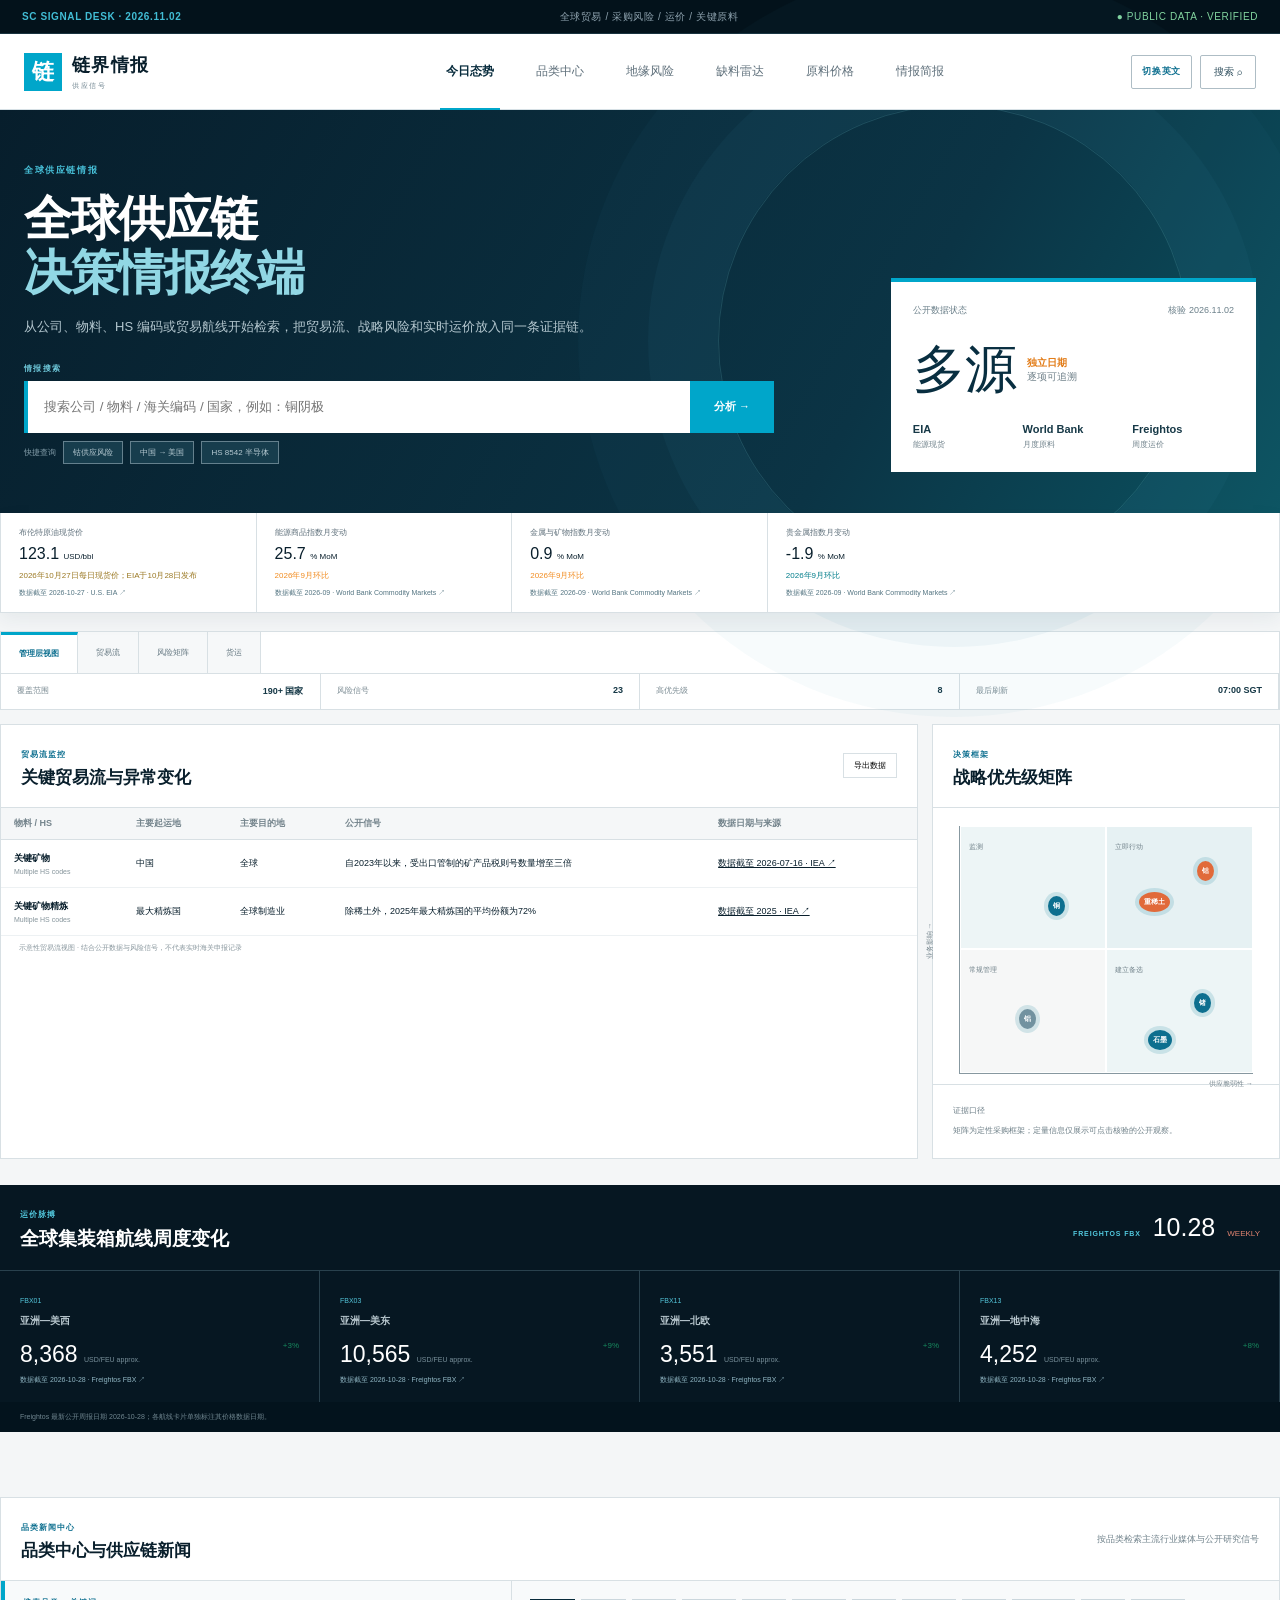
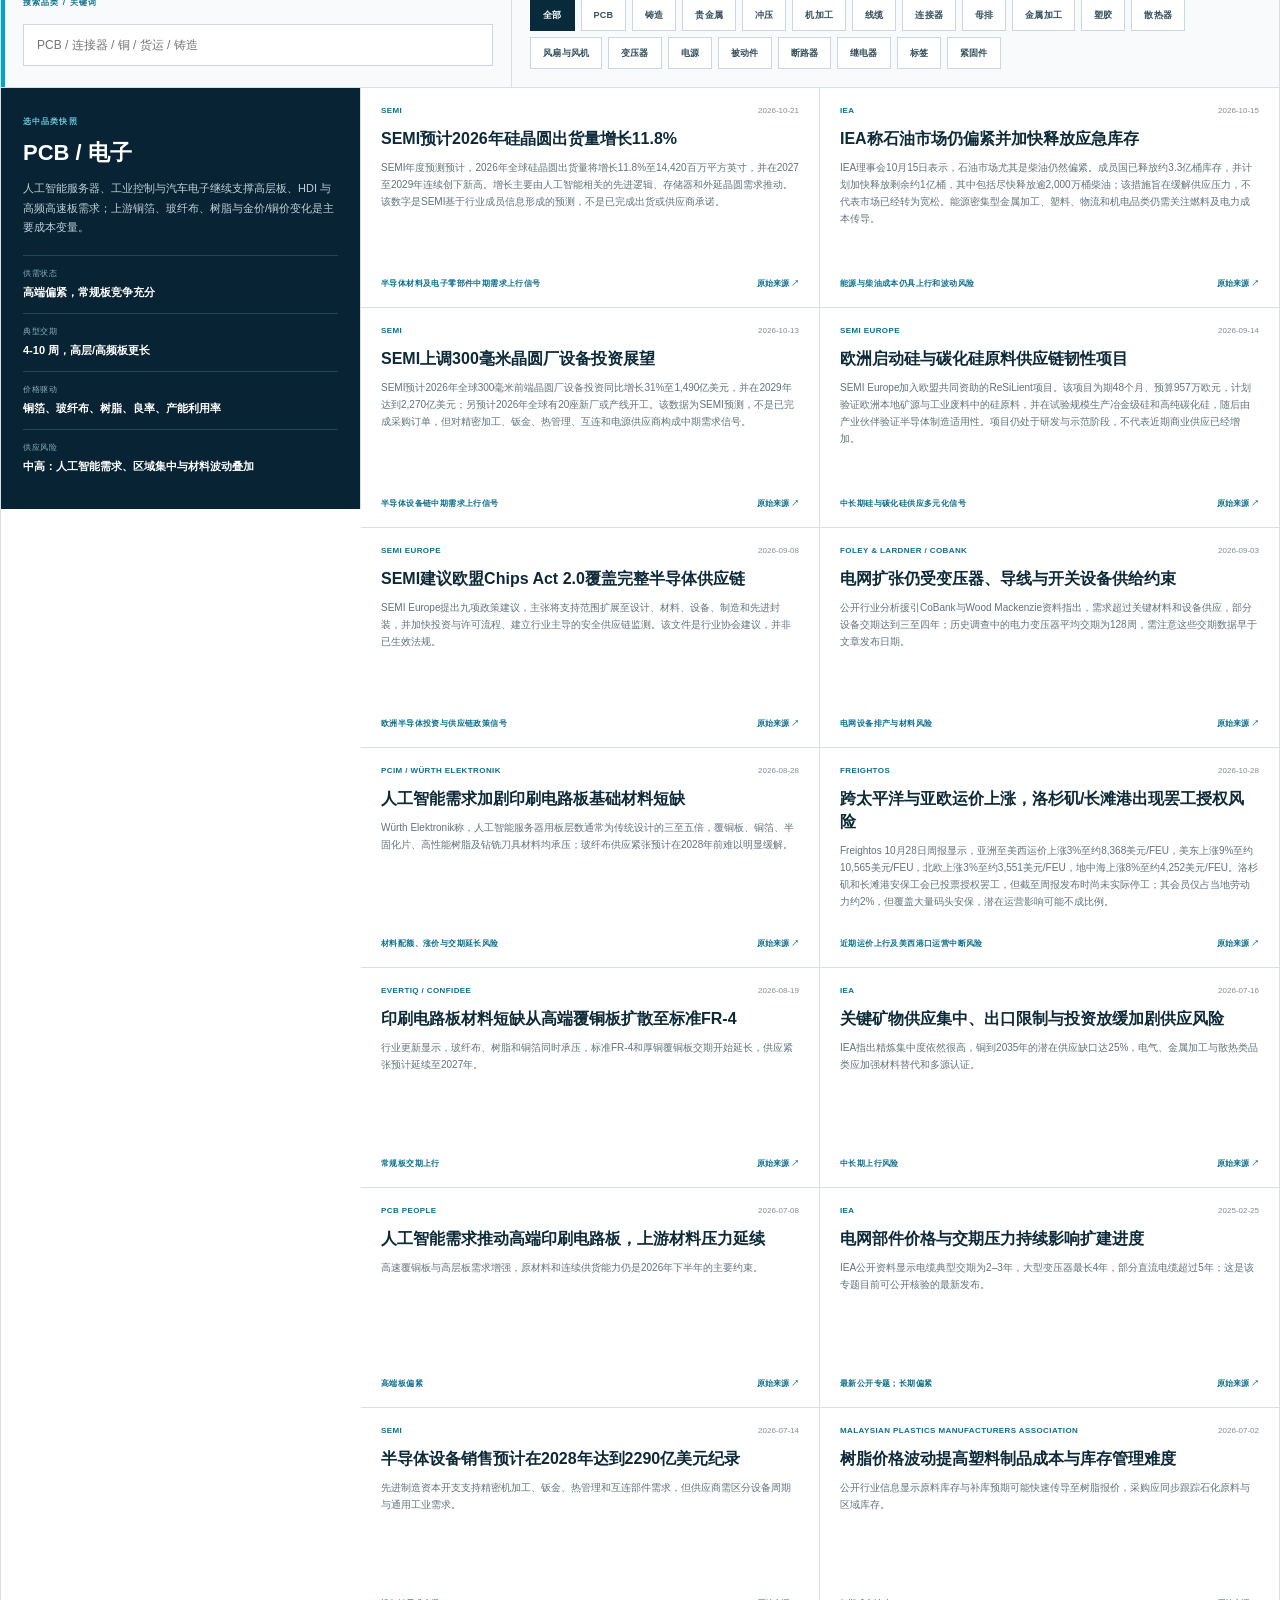
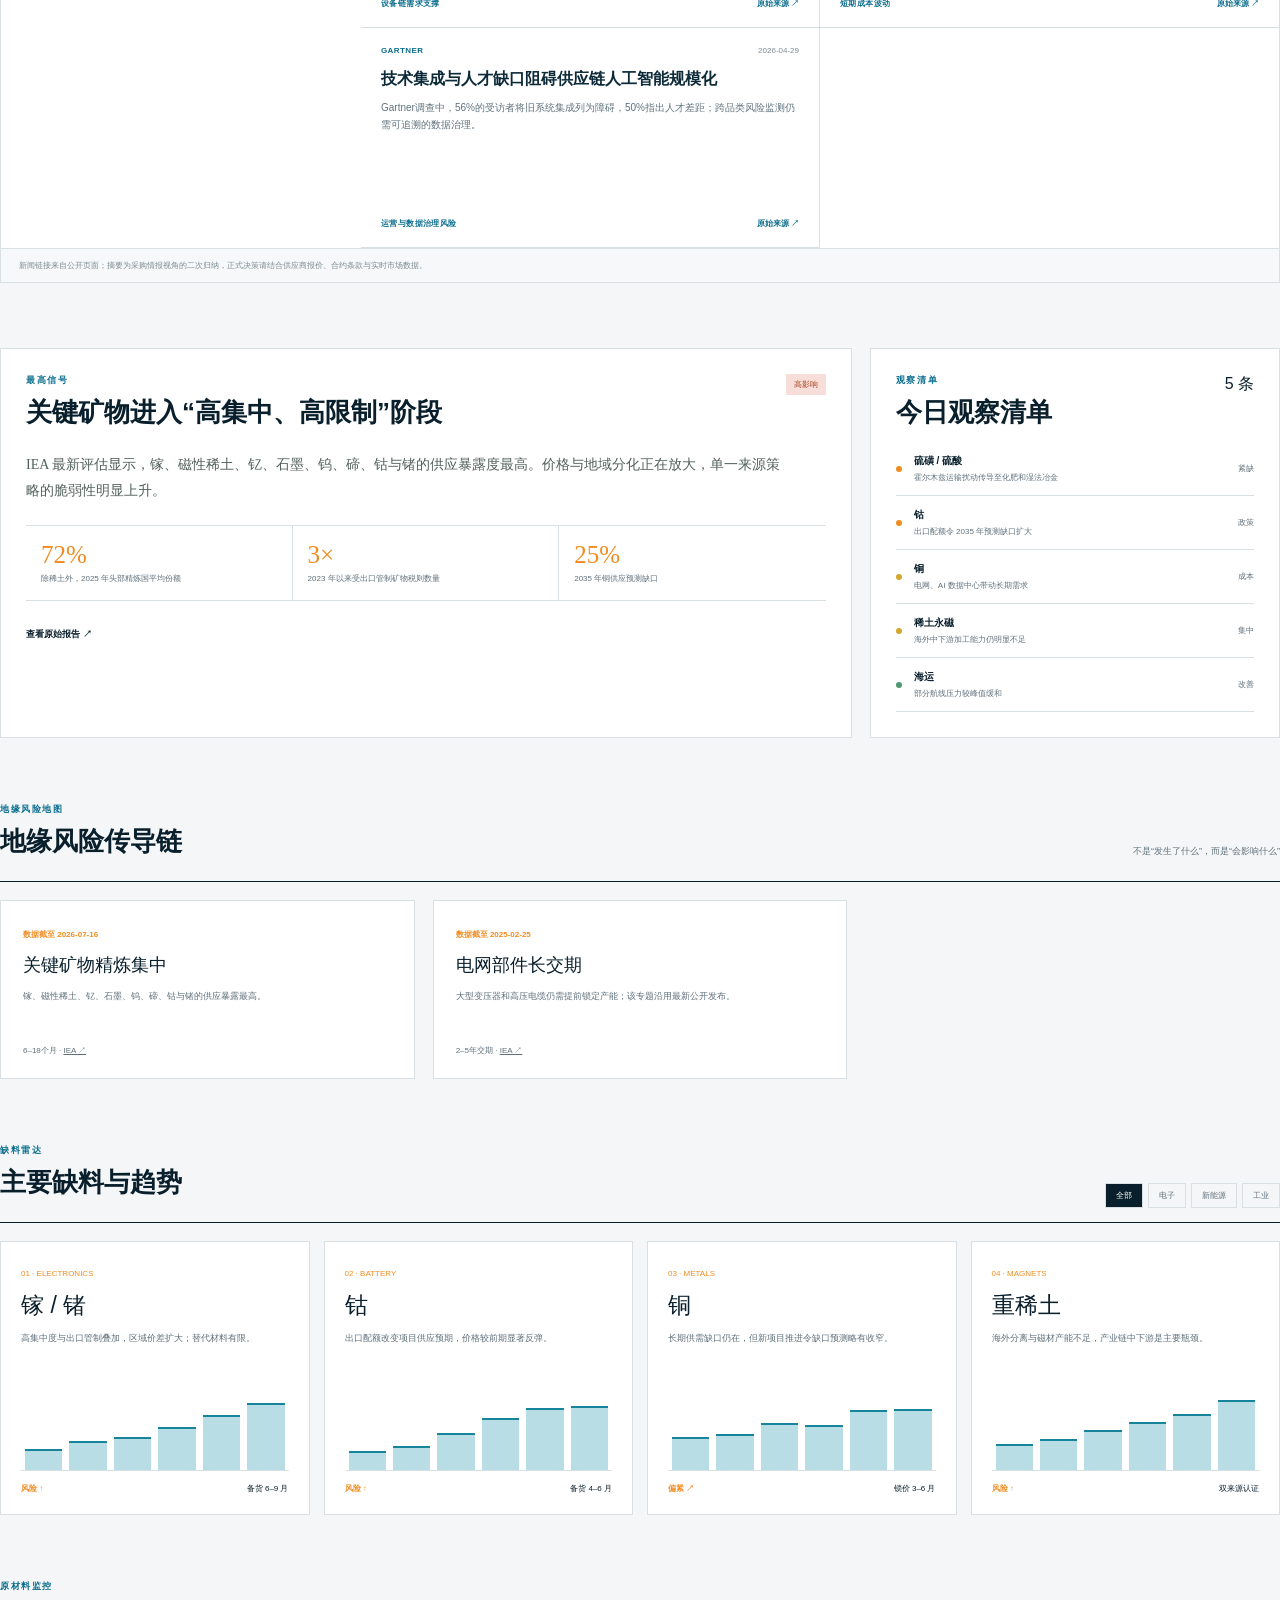
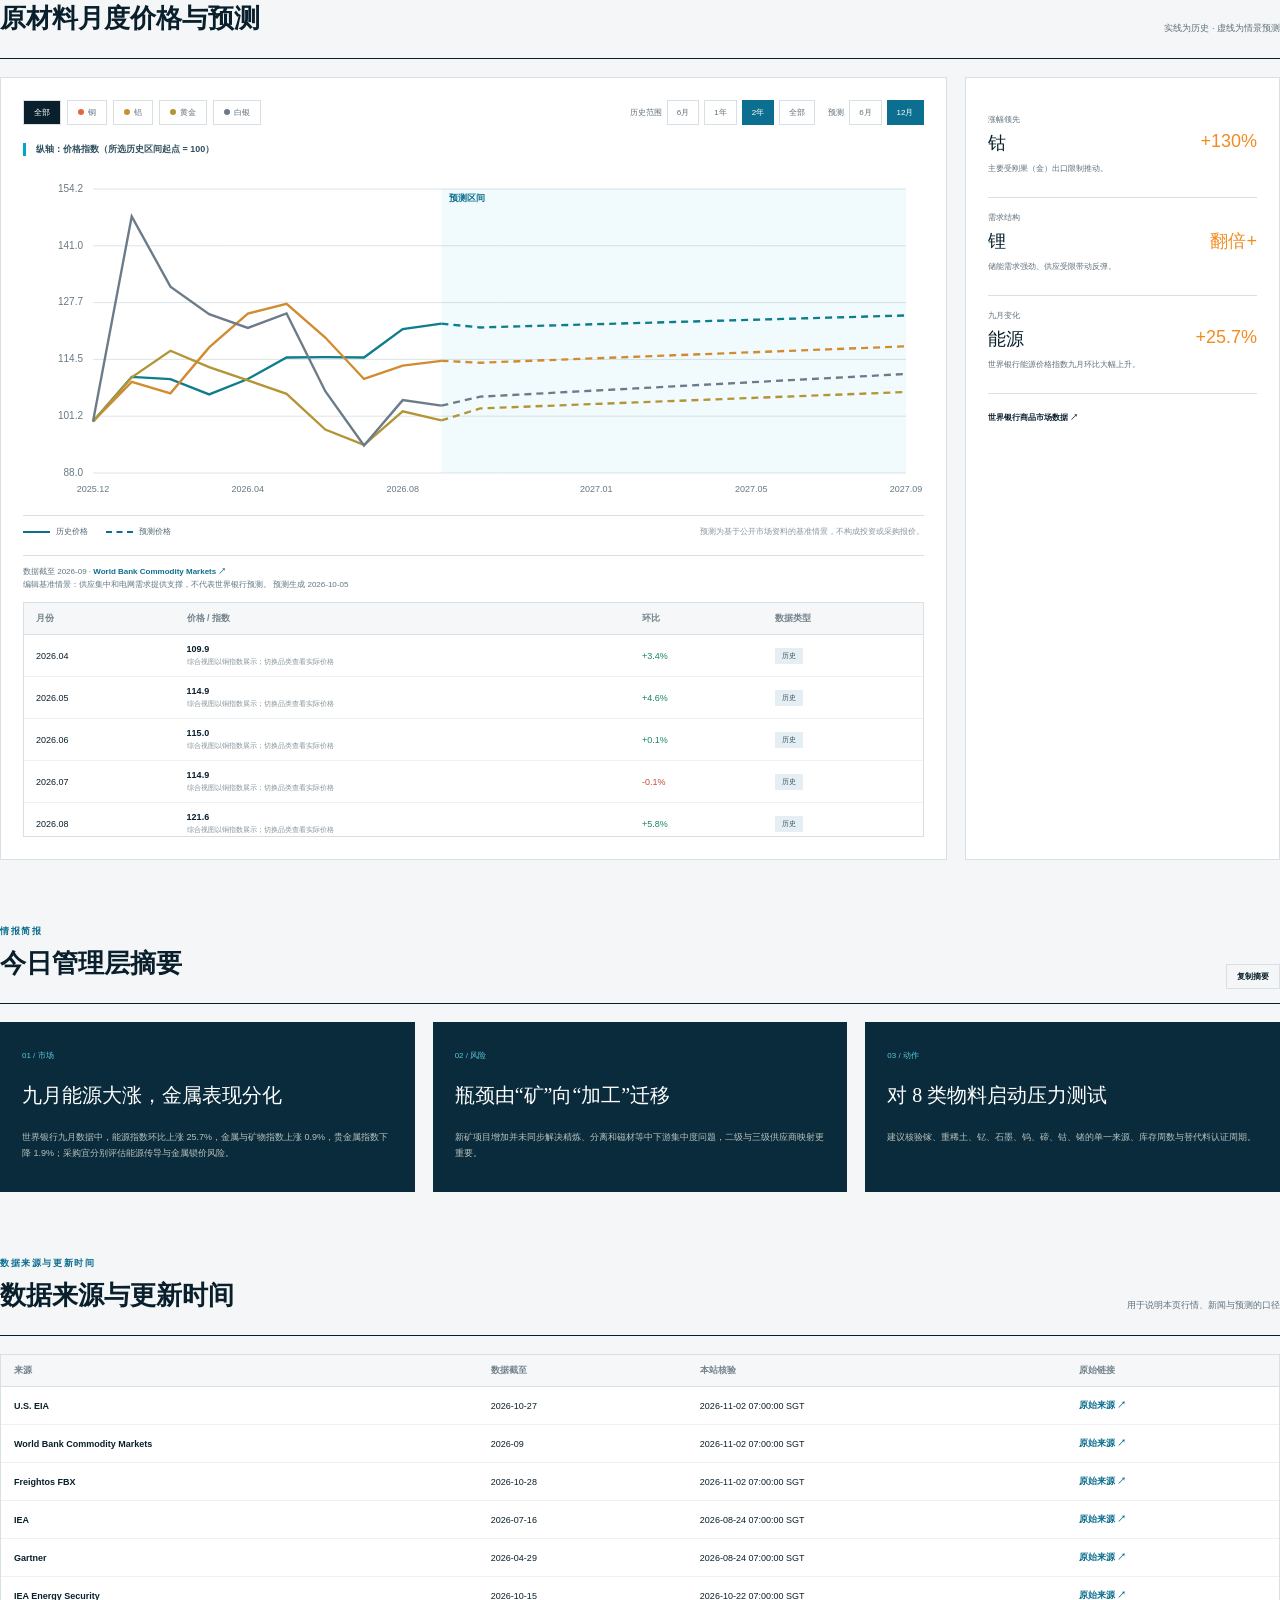
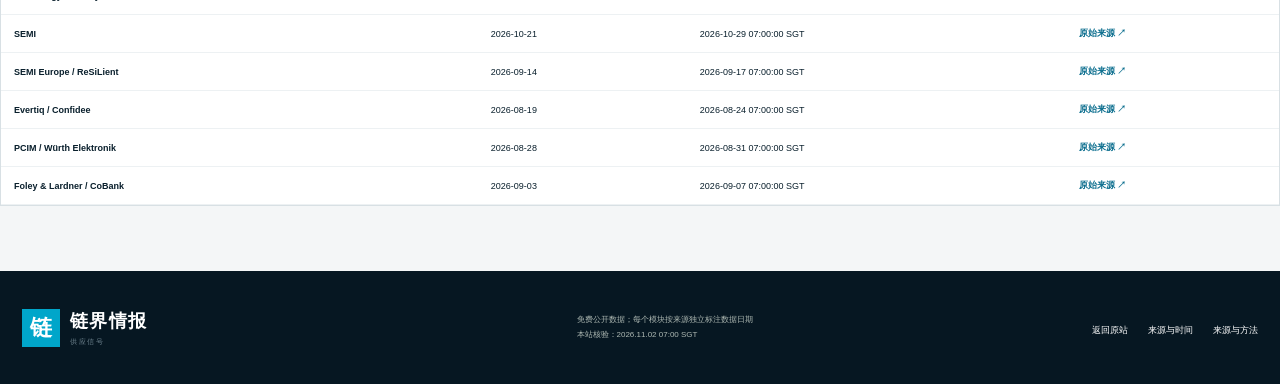
==== supply-chain/index.html @ 919b05fd "Refresh supply chain data for Nov 2" ====
<!doctype html>
<html lang="zh-CN">
<head>
  <meta charset="utf-8">
  <meta name="viewport" content="width=device-width,initial-scale=1">
  <meta name="description" content="供应链市场、地缘政治、缺料风险与原材料价格情报看板">
  <meta property="og:title" content="链界情报｜全球供应链风险雷达">
  <meta property="og:description" content="在断点发生前，看见风险的方向。">
  <meta property="og:image" content="./og-v2.png">
  <meta name="twitter:card" content="summary_large_image">
  <title>链界情报｜全球供应链风险雷达</title>
  <link rel="stylesheet" href="./styles.css?v=20261102-1">
</head>
<body>
  <div class="topline"><span>SC SIGNAL DESK · 2026.11.02</span><p>全球贸易 / 采购风险 / 运价 / 关键原料</p><div class="live">● PUBLIC DATA · VERIFIED</div></div>
  <header>
    <a class="brand" href="#"><span class="brandmark">链</span><span><b>链界情报</b><small>SUPPLY SIGNALS</small></span></a>
    <nav aria-label="主导航">
      <button class="active" data-target="overview">今日态势</button><button data-target="categories">品类中心</button><button data-target="geopolitics">地缘风险</button><button data-target="shortage">缺料雷达</button><button data-target="materials">原料价格</button><button data-target="briefing">情报简报</button>
    </nav>
    <div class="header-actions"><button class="lang-toggle" type="button" data-lang-toggle aria-label="Switch language">EN</button><button class="search-open" aria-label="搜索">搜索 ⌕</button></div>
  </header>

  <main>
    <section class="hero" id="overview">
      <div>
        <p class="eyebrow">GLOBAL SUPPLY CHAIN INTELLIGENCE</p>
        <h1>全球供应链<br><em>决策情报终端</em></h1>
        <p class="lede">从公司、物料、HS 编码或贸易航线开始检索，把贸易流、战略风险和实时运价放入同一条证据链。</p>
        <div class="command-search"><label for="global-search">INTELLIGENCE SEARCH</label><div><input id="global-search" placeholder="搜索公司 / 物料 / HS 编码 / 国家，例如：Copper Cathodes"><button>分析 →</button></div><p><span>快捷查询</span><button>钴供应风险</button><button>中国 → 美国</button><button>HS 8542 半导体</button></p></div>
      </div>
      <div class="pulse-card">
        <div class="pulse-head"><span>公开数据状态</span><time>核验 2026.11.02</time></div>
        <div class="score"><strong>多源</strong><span><b>独立日期</b><br>逐项可追溯</span></div>
        <div class="pulse-factors"><span><b>EIA</b> 能源现货</span><span><b>World Bank</b> 月度原料</span><span><b>Freightos</b> 周度运价</span></div>
      </div>
    </section>

    <section class="ticker" id="marketTicker" aria-label="关键行情"></section>

    <section class="terminal-strip">
      <div class="terminal-tabs"><button class="active">EXECUTIVE VIEW</button><button>TRADE FLOWS</button><button>RISK MATRIX</button><button>FREIGHT</button></div>
      <div class="terminal-meta"><span>覆盖范围 <b>190+ 国家</b></span><span>风险信号 <b>23</b></span><span>高优先级 <b>8</b></span><span>最后刷新 <b>07:00 SGT</b></span></div>
    </section>

    <section class="intel-workbench">
      <article class="trade-panel">
        <div class="panel-heading"><div><span>TRADE FLOW MONITOR</span><h2>关键贸易流与异常变化</h2></div><button>导出数据</button></div>
        <div class="table-wrap"><table>
          <thead><tr><th>物料 / HS</th><th>主要起运地</th><th>主要目的地</th><th colspan="3">公开信号</th><th>数据日期与来源</th></tr></thead>
          <tbody id="tradeSignalRows"></tbody>
        </table></div>
        <p class="data-note">示意性贸易流视图 · 结合公开数据与风险信号，不代表实时海关申报记录</p>
      </article>
      <aside class="decision-panel">
        <div class="panel-heading"><div><span>DECISION FRAMEWORK</span><h2>战略优先级矩阵</h2></div></div>
        <div class="matrix">
          <span class="axis y">业务影响 →</span><span class="axis x">供应脆弱性 →</span>
          <div class="quadrant q1"><small>监测</small><b class="dot d1">铜</b></div>
          <div class="quadrant q2"><small>立即行动</small><b class="dot d2">钴</b><b class="dot d3">重稀土</b></div>
          <div class="quadrant q3"><small>常规管理</small><b class="dot d4">铝</b></div>
          <div class="quadrant q4"><small>建立备选</small><b class="dot d5">锗</b><b class="dot d6">石墨</b></div>
        </div>
        <div class="framework-score"><span>证据口径</span><p>矩阵为定性采购框架；定量信息仅展示可点击核验的公开观察。</p></div>
      </aside>
    </section>

    <section class="freight-deck">
      <div class="panel-heading light"><div><span>FREIGHT RATE PULSE</span><h2>全球集装箱航线周度变化</h2></div><div class="index-big"><span>FREIGHTOS FBX</span><b>10.28</b><em>WEEKLY</em></div></div>
      <div class="route-grid" id="freightLaneGrid"></div>
      <p id="freightNote"></p>
    </section>

    <section class="category-center" id="categories">
      <div class="category-shell">
        <div class="panel-heading category-heading"><div><span>CATEGORY NEWS CENTER</span><h2>品类中心与供应链新闻</h2></div><p>按品类检索主流行业媒体与公开研究信号</p></div>
        <div class="category-tools">
          <div class="category-search"><label for="category-search">搜索品类 / 关键词</label><input id="category-search" placeholder="PCB / connector / copper / freight / casting"></div>
          <div class="category-chips" aria-label="品类筛选">
            <button class="active" data-category-filter="all">全部</button><button data-category-filter="pcb">PCB</button><button data-category-filter="casting">铸造</button><button data-category-filter="precious-metal">贵金属</button><button data-category-filter="stamping">冲压</button><button data-category-filter="machining">机加工</button><button data-category-filter="cable-wire">线缆</button><button data-category-filter="connectors">连接器</button><button data-category-filter="busbar">母排</button><button data-category-filter="metal-fab">金属加工</button><button data-category-filter="plastics">塑胶</button><button data-category-filter="heatsink">散热器</button><button data-category-filter="fans-blowers">风扇与风机</button><button data-category-filter="transformer">变压器</button><button data-category-filter="power-supply">电源</button><button data-category-filter="passive">被动件</button><button data-category-filter="circuit-breaker">断路器</button><button data-category-filter="relay">继电器</button><button data-category-filter="labels">标签</button><button data-category-filter="fasteners">紧固件</button>
          </div>
        </div>
        <div class="category-layout">
          <aside class="category-profile">
            <span>SELECTED SNAPSHOT</span>
            <h3 id="categoryName">PCB / Electronics</h3>
            <p id="categorySummary">AI 服务器、工业控制与汽车电子继续支撑高层板、HDI 与高频高速板需求；上游铜箔、玻纤布、树脂与金价/铜价变化是主要成本变量。</p>
            <dl>
              <div><dt>供需状态</dt><dd id="categoryBalance">高端偏紧，常规板竞争充分</dd></div>
              <div><dt>典型交期</dt><dd id="categoryLeadtime">4-10 周，高层/高频板更长</dd></div>
              <div><dt>价格驱动</dt><dd id="categoryDrivers">铜箔、玻纤布、树脂、良率、产能利用率</dd></div>
              <div><dt>供应风险</dt><dd id="categoryRisk">中高：AI 需求、区域集中与材料波动叠加</dd></div>
            </dl>
          </aside>
          <div class="news-board" id="newsBoard"></div>
        </div>
        <p class="category-note">新闻链接来自公开页面；摘要为采购情报视角的二次归纳，正式决策请结合供应商报价、合约条款与实时市场数据。</p>
      </div>
    </section>

    <section class="grid-main">
      <article class="card lead-story">
        <div class="section-head"><div><p class="eyebrow">TOP SIGNAL</p><h2>关键矿物进入“高集中、高限制”阶段</h2></div><span class="severity high">高影响</span></div>
        <p class="story-copy">IEA 最新评估显示，镓、磁性稀土、钇、石墨、钨、碲、钴与锗的供应暴露度最高。价格与地域分化正在放大，单一来源策略的脆弱性明显上升。</p>
        <div class="story-points"><p><b>72%</b><span>除稀土外，2025 年头部精炼国平均份额</span></p><p><b>3×</b><span>2023 年以来受出口管制矿物税则数量</span></p><p><b>25%</b><span>2035 年铜供应预测缺口</span></p></div>
        <a href="https://www.iea.org/reports/global-critical-minerals-outlook-2026/executive-summary" target="_blank" rel="noreferrer">查看原始报告 ↗</a>
      </article>
      <aside class="card watchlist">
        <div class="section-head"><div><p class="eyebrow">WATCHLIST</p><h2>今日观察清单</h2></div><span>5 条</span></div>
        <ul>
          <li><i class="red"></i><div><b>硫磺 / 硫酸</b><span>霍尔木兹运输扰动传导至化肥和湿法冶金</span></div><em>紧缺</em></li>
          <li><i class="red"></i><div><b>钴</b><span>出口配额令 2035 年预测缺口扩大</span></div><em>政策</em></li>
          <li><i class="amber"></i><div><b>铜</b><span>电网、AI 数据中心带动长期需求</span></div><em>成本</em></li>
          <li><i class="amber"></i><div><b>稀土永磁</b><span>海外中下游加工能力仍明显不足</span></div><em>集中</em></li>
          <li><i class="green"></i><div><b>海运</b><span>部分航线压力较峰值缓和</span></div><em>改善</em></li>
        </ul>
      </aside>
    </section>

    <section class="section" id="geopolitics">
      <div class="section-title"><div><p class="eyebrow">GEOPOLITICAL MAP</p><h2>地缘风险传导链</h2></div><p>不是“发生了什么”，而是“会影响什么”</p></div>
      <div class="risk-lanes" id="riskLaneGrid">
        <article><span class="region">中东 · 能源与航运</span><b>霍尔木兹航线与能源设施扰动</b><p>原油 / 铝 / 硫磺 → 能源与酸成本 → 化肥、铜、锂、镍加工</p><div><i style="width:88%"></i></div><small>冲击强度 88 · 影响周期 1–3 个月</small></article>
        <article><span class="region">非洲 · 关键矿物</span><b>刚果（金）钴出口配额</b><p>钴中间品 → 正极材料 → 动力电池与储能供应</p><div><i style="width:79%"></i></div><small>冲击强度 79 · 影响周期 3–12 个月</small></article>
        <article><span class="region">亚洲 · 精炼与磁材</span><b>战略小金属出口限制扩大</b><p>镓 / 锗 / 稀土 / 石墨 → 半导体、光通信、永磁电机与国防</p><div><i style="width:84%"></i></div><small>冲击强度 84 · 影响周期 6–18 个月</small></article>
      </div>
    </section>

    <section class="section shortage" id="shortage">
      <div class="section-title"><div><p class="eyebrow">SHORTAGE RADAR</p><h2>主要缺料与趋势</h2></div><div class="filters"><button class="active" data-filter="all">全部</button><button data-filter="electronics">电子</button><button data-filter="energy">新能源</button><button data-filter="industrial">工业</button></div></div>
      <div class="shortage-grid" id="shortageGrid">
        <article data-cat="electronics"><span>01 · ELECTRONICS</span><h3>镓 / 锗</h3><p>高集中度与出口管制叠加，区域价差扩大；替代材料有限。</p><div class="trend"><i style="height:28%"></i><i style="height:38%"></i><i style="height:43%"></i><i style="height:56%"></i><i style="height:72%"></i><i style="height:88%"></i></div><footer><b>风险 ↑</b><em>备货 6–9 月</em></footer></article>
        <article data-cat="energy"><span>02 · BATTERY</span><h3>钴</h3><p>出口配额改变项目供应预期，价格较前期显著反弹。</p><div class="trend"><i style="height:25%"></i><i style="height:32%"></i><i style="height:49%"></i><i style="height:68%"></i><i style="height:81%"></i><i style="height:84%"></i></div><footer><b>风险 ↑</b><em>备货 4–6 月</em></footer></article>
        <article data-cat="industrial"><span>03 · METALS</span><h3>铜</h3><p>长期供需缺口仍在，但新项目推进令缺口预测略有收窄。</p><div class="trend"><i style="height:44%"></i><i style="height:48%"></i><i style="height:62%"></i><i style="height:59%"></i><i style="height:78%"></i><i style="height:80%"></i></div><footer><b>偏紧 ↗</b><em>锁价 3–6 月</em></footer></article>
        <article data-cat="electronics energy"><span>04 · MAGNETS</span><h3>重稀土</h3><p>海外分离与磁材产能不足，产业链中下游是主要瓶颈。</p><div class="trend"><i style="height:35%"></i><i style="height:41%"></i><i style="height:52%"></i><i style="height:63%"></i><i style="height:74%"></i><i style="height:91%"></i></div><footer><b>风险 ↑</b><em>双来源认证</em></footer></article>
      </div>
    </section>

    <section class="section" id="materials">
      <div class="section-title"><div><p class="eyebrow">MATERIAL MONITOR</p><h2>原材料月度价格与预测</h2></div><p>实线为历史 · 虚线为情景预测</p></div>
      <div class="material-board">
        <div class="chart-card">
          <div class="chart-toolbar">
            <div class="chart-legend"><button class="active" data-series="all">全部</button><button data-series="copper"><i class="copper"></i>铜</button><button data-series="aluminum"><i class="aluminum"></i>铝</button><button data-series="gold"><i class="gold"></i>黄金</button><button data-series="silver"><i class="silver"></i>白银</button></div>
            <div class="chart-controls"><span>历史范围</span><button data-range="6">6月</button><button data-range="12">1年</button><button class="active" data-range="24">2年</button><button data-range="36">全部</button><span>预测</span><button data-forecast="6">6月</button><button class="active" data-forecast="12">12月</button></div>
          </div>
          <div class="chart-unit" id="chartUnit">价格指数（区间起点 = 100）</div>
          <canvas id="trendChart" width="920" height="350" aria-label="原材料月度价格及未来十二个月预测趋势图"></canvas>
          <div class="forecast-key"><span><i class="history-line"></i>历史价格</span><span><i class="forecast-line"></i>预测价格</span><em>预测为基于公开市场资料的基准情景，不构成投资或采购报价。</em></div>
          <p class="chart-source" id="materialMeta"></p>
          <div class="monthly-table-wrap"><table class="monthly-table"><thead><tr><th>月份</th><th>价格 / 指数</th><th>环比</th><th>数据类型</th></tr></thead><tbody id="monthlyRows"></tbody></table></div>
        </div>
        <div class="material-notes">
          <article><span>涨幅领先</span><b>钴 <em>+130%</em></b><p>主要受刚果（金）出口限制推动。</p></article>
          <article><span>需求结构</span><b>锂 <em>翻倍+</em></b><p>储能需求强劲、供应受限带动反弹。</p></article>
          <article><span>九月变化</span><b>能源 <em>+25.7%</em></b><p>世界银行能源价格指数九月环比大幅上升。</p></article>
          <a href="https://thedocs.worldbank.org/en/doc/74e8be41ceb20fa0da750cda2f6b9e4e-0050012026/related/CMO-Historical-Data-Monthly.xlsx" target="_blank" rel="noreferrer">世界银行商品市场数据 ↗</a>
        </div>
      </div>
    </section>

    <section class="section" id="briefing">
      <div class="section-title"><div><p class="eyebrow">INTELLIGENCE BRIEF</p><h2>今日管理层摘要</h2></div><button class="copy-brief">复制摘要</button></div>
      <div class="brief-grid">
        <article><span>01 / 市场</span><h3>九月能源大涨，金属表现分化</h3><p>世界银行九月数据中，能源指数环比上涨 25.7%，金属与矿物指数上涨 0.9%，贵金属指数下降 1.9%；采购宜分别评估能源传导与金属锁价风险。</p></article>
        <article><span>02 / 风险</span><h3>瓶颈由“矿”向“加工”迁移</h3><p>新矿项目增加并未同步解决精炼、分离和磁材等中下游集中度问题，二级与三级供应商映射更重要。</p></article>
        <article><span>03 / 动作</span><h3>对 8 类物料启动压力测试</h3><p>建议核验镓、重稀土、钇、石墨、钨、碲、钴、锗的单一来源、库存周数与替代料认证周期。</p></article>
      </div>
    </section>

    <section class="source-panel section" id="sources">
      <div class="section-title"><div><p class="eyebrow">SOURCE & TIMESTAMP</p><h2>数据来源与更新时间</h2></div><p>用于说明本页行情、新闻与预测的口径</p></div>
      <div class="table-wrap source-table"><table><thead><tr><th>来源</th><th>数据截至</th><th>本站核验</th><th>原始链接</th></tr></thead><tbody id="sourceRegistry"></tbody></table></div>
    </section>
  </main>

  <footer class="site-footer"><div class="brand"><span class="brandmark">链</span><span><b>链界情报</b><small>SUPPLY SIGNALS</small></span></div><p>免费公开数据；每个模块按来源独立标注数据日期<br>本站核验：2026.11.02 07:00 SGT</p><div><a href="../">返回原站</a><a href="#sources">来源与时间</a><a href="https://www.iea.org/reports/global-critical-minerals-outlook-2026" target="_blank" rel="noreferrer">来源与方法</a></div></footer>
  <div class="toast" role="status">摘要已复制</div>
  <script src="./data.js?v=20261102-1"></script>
  <script src="./app.js?v=20261102-1"></script>
</body>
</html>
---- supply-chain/styles.css ----
:root{--ink:#13251f;--paper:#f3f0e7;--card:#fffdf7;--lime:#bedb52;--orange:#e5653f;--teal:#1b6c5c;--muted:#6c756f;--line:#d8d4c8}*{box-sizing:border-box}html{scroll-behavior:smooth}body{margin:0;background:var(--paper);color:var(--ink);font-family:Arial,"PingFang SC","Microsoft YaHei",sans-serif}button{font:inherit;cursor:pointer}a{color:inherit}.topline{height:34px;padding:0 max(22px,calc((100vw - 1260px)/2));background:var(--ink);color:#cbd3cf;display:flex;align-items:center;font-size:10px;letter-spacing:.06em}.topline>span{color:var(--lime);font-weight:700}.topline p{margin:auto}.live{color:#82c69b}header{height:76px;max-width:1320px;margin:auto;padding:0 30px;display:flex;align-items:center;border-bottom:1px solid var(--line);position:sticky;top:0;background:rgba(243,240,231,.96);backdrop-filter:blur(12px);z-index:20}.brand{display:flex;align-items:center;gap:10px;text-decoration:none;min-width:235px}.brandmark{width:38px;height:38px;border:1px solid var(--ink);display:grid;place-items:center;font:700 22px Georgia,serif}.brand b{font:700 20px Georgia,serif;letter-spacing:.08em}.brand small{display:block;font-size:7px;letter-spacing:.22em;color:var(--muted);margin-top:4px}nav{display:flex;gap:30px;margin:auto}nav button{height:76px;border:0;border-bottom:2px solid transparent;background:none;color:var(--muted);font-size:12px}nav button.active{color:var(--ink);border-color:var(--orange);font-weight:700}.search-open{width:34px;height:34px;border:1px solid var(--line);border-radius:50%;background:transparent;font-size:19px}main{overflow:hidden}.hero{max-width:1260px;margin:60px auto 36px;display:grid;grid-template-columns:1.25fr .75fr;gap:70px;align-items:end}.eyebrow{margin:0;color:var(--orange);font-size:9px;font-weight:800;letter-spacing:.18em}h1{font:52px/1.15 Georgia,"Songti SC",serif;margin:15px 0}h1 em{font-style:normal;color:var(--orange)}.lede{max-width:600px;color:#53615b;font:14px/1.8 Georgia,serif}.pulse-card{background:var(--ink);color:white;padding:24px;box-shadow:7px 7px 0 #d7d0c1}.pulse-head{display:flex;justify-content:space-between;font-size:9px;color:#aeb9b3}.score{display:flex;align-items:center;gap:10px;margin:18px 0 10px}.score strong{font:52px Georgia,serif}.score span{font-size:10px;color:#aeb9b3}.score b{color:var(--lime)}.meter{height:6px;background:#34463e}.meter i{display:block;height:100%;background:linear-gradient(90deg,var(--lime),var(--orange))}.pulse-factors{display:grid;grid-template-columns:repeat(3,1fr);gap:8px;margin-top:18px}.pulse-factors span{font-size:8px;color:#aeb9b3}.pulse-factors b{display:block;color:white;font-size:11px;margin-bottom:4px}.ticker{max-width:1260px;margin:auto;display:grid;grid-template-columns:repeat(5,1fr);border:1px solid var(--line);background:var(--card)}.ticker article{padding:16px 18px;border-right:1px solid var(--line)}.ticker article:last-child{border:0}.ticker span,.ticker b,.ticker i{display:block}.ticker span{font-size:8px;color:var(--muted)}.ticker b{font:18px Georgia,serif;margin:7px 0}.ticker i{font-size:8px;font-style:normal}.up{color:var(--orange)}.down{color:var(--teal)}.warn{color:#9b7924}.grid-main{max-width:1260px;margin:18px auto 58px;display:grid;grid-template-columns:1.35fr .65fr;gap:18px}.card{background:var(--card);border:1px solid var(--line);padding:25px}.section-head,.section-title{display:flex;justify-content:space-between;align-items:flex-start}.section-head h2,.section-title h2{font:26px Georgia,serif;margin:8px 0}.severity{font-size:8px;padding:5px 8px;background:#f4ddd5;color:#a94428}.story-copy{font:14px/1.8 Georgia,serif;color:#53615b;max-width:760px}.story-points{display:grid;grid-template-columns:repeat(3,1fr);border-top:1px solid var(--line);border-bottom:1px solid var(--line);margin:22px 0}.story-points p{padding:15px;border-right:1px solid var(--line);margin:0}.story-points p:last-child{border:0}.story-points b,.story-points span{display:block}.story-points b{font:25px Georgia,serif;color:var(--orange)}.story-points span{font-size:8px;color:var(--muted);line-height:1.5;margin-top:4px}.lead-story>a{font-size:9px;font-weight:700;text-decoration:none}.watchlist ul{list-style:none;padding:0;margin:4px 0 0}.watchlist li{display:grid;grid-template-columns:8px 1fr auto;gap:10px;align-items:center;border-bottom:1px solid var(--line);padding:12px 0}.watchlist li>i{width:6px;height:6px;border-radius:50%}.red{background:var(--orange)}.amber{background:#d1a730}.green{background:#4e9875}.watchlist li b,.watchlist li span{display:block;font-size:10px}.watchlist li span{color:var(--muted);font-size:8px;margin-top:4px}.watchlist em{font-size:8px;font-style:normal;color:var(--muted)}.section{max-width:1260px;margin:65px auto}.section-title{border-bottom:1px solid var(--ink);padding-bottom:14px;align-items:end}.section-title>p{font-size:9px;color:var(--muted)}.risk-lanes{display:grid;grid-template-columns:repeat(3,1fr);gap:18px;margin-top:18px}.risk-lanes article{background:var(--card);border:1px solid var(--line);padding:22px}.region{font-size:8px;color:var(--orange);font-weight:700}.risk-lanes b{display:block;font:18px Georgia,serif;margin:12px 0}.risk-lanes p{min-height:47px;font-size:9px;color:var(--muted);line-height:1.7}.risk-lanes article>div{height:5px;background:#e4e0d6}.risk-lanes i{display:block;height:100%;background:var(--orange)}.risk-lanes small{display:block;font-size:8px;color:var(--muted);margin-top:9px}.filters{display:flex;gap:5px}.filters button,.chart-legend button,.copy-brief{border:1px solid var(--line);background:transparent;padding:6px 10px;font-size:8px;color:var(--muted)}.filters button.active,.chart-legend button.active{background:var(--ink);color:white}.shortage-grid{display:grid;grid-template-columns:repeat(4,1fr);gap:14px;margin-top:18px}.shortage-grid article{background:var(--card);border:1px solid var(--line);padding:20px;transition:.2s}.shortage-grid article.hidden{display:none}.shortage-grid span{font-size:8px;color:var(--orange)}.shortage-grid h3{font:23px Georgia,serif;margin:10px 0}.shortage-grid p{height:53px;font-size:9px;line-height:1.65;color:var(--muted)}.trend{height:78px;display:flex;align-items:end;gap:7px;border-bottom:1px solid var(--line);padding:0 4px}.trend i{flex:1;background:#d7e5a6;border-top:2px solid #718c21}.shortage-grid footer{display:flex;justify-content:space-between;margin-top:12px}.shortage-grid footer b,.shortage-grid footer em{font-size:8px;font-style:normal}.shortage-grid footer b{color:var(--orange)}.material-board{display:grid;grid-template-columns:1.5fr .5fr;gap:18px;margin-top:18px}.chart-card,.material-notes{background:var(--card);border:1px solid var(--line);padding:22px}.chart-legend{display:flex;gap:6px}.chart-legend i{display:inline-block;width:6px;height:6px;border-radius:50%;margin-right:4px}.chart-legend .copper{background:#e5653f}.chart-legend .lithium{background:#7da241}.chart-legend .cobalt{background:#596f9d}.chart-legend .energy{background:#b19443}canvas{width:100%;height:310px;margin-top:14px}.axis-labels{display:flex;justify-content:space-between;font-size:8px;color:var(--muted)}.material-notes article{padding:14px 0;border-bottom:1px solid var(--line)}.material-notes span,.material-notes b{display:block}.material-notes span{font-size:8px;color:var(--muted)}.material-notes b{font:18px Georgia,serif;margin:6px 0}.material-notes em{font-style:normal;color:var(--orange);float:right}.material-notes p{font-size:8px;color:var(--muted);line-height:1.5}.material-notes a{display:block;font-size:8px;font-weight:700;margin-top:18px;text-decoration:none}.copy-brief{color:var(--ink);font-weight:700}.brief-grid{display:grid;grid-template-columns:repeat(3,1fr);gap:18px;margin-top:18px}.brief-grid article{padding:22px;background:var(--ink);color:white}.brief-grid span{font-size:8px;color:var(--lime)}.brief-grid h3{font:20px Georgia,serif}.brief-grid p{font-size:9px;line-height:1.8;color:#b8c2bd}.site-footer{background:var(--ink);color:white;padding:34px max(22px,calc((100vw - 1260px)/2));display:flex;align-items:center;justify-content:space-between}.site-footer .brandmark{border-color:white}.site-footer p{font-size:8px;color:#aeb9b3;line-height:1.8}.site-footer a{font-size:9px;text-decoration:none;margin-left:20px}.toast{position:fixed;bottom:25px;left:50%;transform:translate(-50%,20px);background:var(--ink);color:white;padding:10px 18px;font-size:10px;opacity:0;pointer-events:none;transition:.25s}.toast.show{opacity:1;transform:translate(-50%,0)}
@media(max-width:900px){.topline p{display:none}header{height:auto;min-height:72px;padding:10px 18px;flex-wrap:wrap}.brand{min-width:auto}nav{order:3;width:100%;overflow:auto;justify-content:flex-start;gap:20px}nav button{height:42px;white-space:nowrap}.search-open{margin-left:auto}.hero,.grid-main,.section{margin-left:18px;margin-right:18px}.hero,.grid-main,.material-board{grid-template-columns:1fr}.hero{gap:24px;margin-top:38px}h1{font-size:40px}.ticker{margin:0 18px;grid-template-columns:1fr 1fr}.ticker article:nth-child(2n){border-right:0}.risk-lanes,.brief-grid{grid-template-columns:1fr}.shortage-grid{grid-template-columns:1fr 1fr}.material-notes{display:grid;grid-template-columns:repeat(3,1fr);gap:15px}.site-footer{padding:30px 18px}.pulse-factors{grid-template-columns:1fr 1fr 1fr}}
@media(max-width:560px){.topline{justify-content:space-between}.hero{margin-top:28px}h1{font-size:35px}.ticker,.shortage-grid{grid-template-columns:1fr}.ticker article{border-right:0;border-bottom:1px solid var(--line)}.story-points{grid-template-columns:1fr}.story-points p{border-right:0;border-bottom:1px solid var(--line)}.section-title{align-items:flex-start;gap:12px;flex-direction:column}.material-notes{grid-template-columns:1fr}.chart-legend{overflow:auto}.site-footer{display:block}.site-footer p{margin:22px 0}.site-footer a{margin:0 16px 0 0}}
.datum-source{display:block;margin-top:7px;font-size:7px;color:#537481;text-decoration:none;line-height:1.4}.datum-source.dark{color:#91b7c4}.ticker small{font-size:8px;font-weight:400}.source-table{margin-top:18px;background:#fff;border:1px solid var(--line)}.source-table a{color:var(--blue2);font-weight:700;text-decoration:none}
.chart-legend .aluminum{background:#d18b31}.chart-legend .gold{background:#b39536}.chart-legend .silver{background:#6b7b89}.news-impact{font-size:8px;color:var(--blue2);font-weight:700}
.chart-source{font-size:8px;line-height:1.6;color:#607680;border-top:1px solid var(--line);padding-top:10px}.chart-source a{color:var(--blue2);font-weight:700;text-decoration:none}

/* Supply Signals Intelligence System */
:root{--ink:#091f2c;--navy:#061722;--blue:#00a6ca;--blue2:#0d6f8f;--paper:#f4f6f7;--card:#fff;--lime:#91c83e;--orange:#f18c21;--teal:#007d8a;--muted:#5f707b;--line:#d8e0e4}
body{background:var(--paper);font-family:Inter,Arial,"PingFang SC","Microsoft YaHei",sans-serif}.topline{background:#03121b;color:#8fa3af;border-bottom:1px solid #19333f}.topline>span{color:#42bdd5}.topline .live{color:#82d49f}header{max-width:none;padding:0 max(24px,calc((100% - 1380px)/2));background:rgba(255,255,255,.98);border-color:#d6e0e5}.brandmark{background:var(--blue);border:0;color:#fff}.brand b{font-family:Arial,"PingFang SC",sans-serif;font-size:18px}.brand small{color:#708590}.search-open{width:auto;border-radius:2px;padding:0 13px;font-size:10px;border-color:#aebdc5;color:#31505f}nav button.active{border-color:var(--blue);color:#072b3c}.hero{max-width:none;margin:0;padding:54px max(24px,calc((100% - 1380px)/2)) 42px;background:linear-gradient(120deg,#071e2c 0%,#0b3445 68%,#0b5260 100%);color:white;grid-template-columns:1.2fr .55fr}.hero:after{content:"";position:absolute;width:470px;height:470px;border:1px solid #5aa2af40;border-radius:50%;right:7%;top:105px;box-shadow:0 0 0 70px #4595a710,0 0 0 140px #4595a70a;pointer-events:none}.hero>div{position:relative;z-index:1}.hero .eyebrow{color:#47bfd7}.hero h1{font:600 48px/1.12 Arial,"PingFang SC",sans-serif;letter-spacing:-.03em}.hero h1 em{color:#91d7e4}.hero .lede{color:#b4c7cf;font-family:Arial,"PingFang SC",sans-serif;font-size:13px;max-width:680px}.pulse-card{background:#fff;color:var(--ink);box-shadow:none;border-top:4px solid var(--blue);padding:22px}.pulse-head{color:#6a7f89}.score strong{font-family:Arial,sans-serif;font-weight:300;color:#082e40}.score span{color:#70818a}.score b{color:#e27b16}.meter{background:#dfe7ea}.meter i{background:linear-gradient(90deg,#58b8c9,#f18c21)}.pulse-factors span{color:#71838c}.pulse-factors b{color:#173947}.command-search{margin-top:25px;max-width:750px}.command-search label{display:block;color:#6fc9db;font-size:8px;letter-spacing:.16em;font-weight:700;margin-bottom:7px}.command-search>div{display:flex;height:52px;background:#fff;border-left:4px solid var(--blue)}.command-search input{flex:1;min-width:0;border:0;outline:0;padding:0 16px;color:#1c3b48}.command-search>div button{border:0;background:var(--blue);color:white;padding:0 24px;font-size:11px;font-weight:700}.command-search p{display:flex;align-items:center;gap:7px;font-size:8px;color:#87a1ad}.command-search p button{border:1px solid #64808d;background:#173d4d;color:#b8cbd3;padding:5px 9px}.ticker{max-width:1380px;margin-top:-1px;border-top:0;position:relative;z-index:2;box-shadow:0 7px 18px #0b2b3a10}.ticker article{padding:14px 18px}.ticker b{font-family:Arial,sans-serif;font-size:16px}.terminal-strip{max-width:1380px;margin:18px auto 0;background:white;border:1px solid var(--line)}.terminal-tabs{height:42px;display:flex;border-bottom:1px solid var(--line)}.terminal-tabs button{border:0;border-right:1px solid var(--line);background:#f6f8f9;padding:0 18px;font-size:8px;color:#647781}.terminal-tabs button.active{background:white;color:var(--blue2);font-weight:700;border-top:3px solid var(--blue)}.terminal-meta{display:grid;grid-template-columns:repeat(4,1fr)}.terminal-meta span{padding:11px 16px;border-right:1px solid var(--line);font-size:8px;color:#7b8b93}.terminal-meta b{float:right;color:#173947;font-size:9px}.intel-workbench{max-width:1380px;margin:14px auto 26px;display:grid;grid-template-columns:1.45fr .55fr;gap:14px}.trade-panel,.decision-panel{background:white;border:1px solid var(--line)}.panel-heading{display:flex;justify-content:space-between;align-items:center;padding:18px 20px;border-bottom:1px solid var(--line)}.panel-heading span{font-size:8px;color:var(--blue2);letter-spacing:.12em;font-weight:700}.panel-heading h2{font-size:17px;margin:5px 0 0}.panel-heading button{border:1px solid var(--line);background:white;padding:6px 10px;font-size:8px}.table-wrap{overflow:auto}table{width:100%;border-collapse:collapse;font-size:9px}th{text-align:left;color:#74848c;background:#f5f7f8;font-weight:600;padding:9px 13px;border-bottom:1px solid var(--line)}td{padding:12px 13px;border-bottom:1px solid #edf1f3;white-space:nowrap}td b,td small{display:block}td small{font-size:7px;color:#84939a;margin-top:3px}.pos{color:#17885e}.neg{color:#bf4e38}.bar{display:inline-block;width:50px;height:4px;background:#e5eaed;margin-right:5px;vertical-align:middle}.bar em{display:block;height:100%;background:var(--blue)}.tag{padding:3px 6px;font-size:7px}.tag.danger{background:#f8dfdb;color:#9b3728}.tag.alert{background:#fff0d8;color:#9c6319}.tag.stable{background:#dcefe7;color:#247151}.data-note{font-size:7px;color:#87959c;padding:0 18px}.matrix{height:248px;margin:18px 26px 10px;display:grid;grid-template-columns:1fr 1fr;position:relative;border-left:1px solid #8798a0;border-bottom:1px solid #8798a0}.quadrant{position:relative;padding:8px;border:1px solid white}.q1,.q4{background:#edf5f6}.q2{background:#e6f1f3}.q3{background:#f6f7f7}.quadrant small{font-size:7px;color:#72838b}.axis{position:absolute;font-size:7px;color:#75858d}.axis.y{transform:rotate(-90deg);left:-48px;top:110px}.axis.x{bottom:-16px;right:0}.dot{position:absolute;font-size:7px;color:white;background:var(--blue2);padding:5px;border-radius:50%;box-shadow:0 0 0 4px #0c789128}.d1{left:60%;top:57%}.d2{left:62%;top:28%;background:#e16a3a}.d3{left:22%;top:54%;background:#e16a3a}.d4{left:40%;top:48%;background:#7292a0}.d5{left:60%;top:35%}.d6{left:28%;top:66%}.framework-score{border-top:1px solid var(--line);padding:14px 20px}.framework-score span{font-size:8px;color:#6d7e87}.framework-score strong{float:right;font-size:25px;font-weight:300;color:var(--blue2)}.framework-score strong small{font-size:8px}.framework-score p{font-size:8px;color:#6b7d85}.freight-deck{max-width:1380px;margin:0 auto 65px;background:var(--navy);color:white}.panel-heading.light{border-color:#29414d}.panel-heading.light span{color:#52c8de}.panel-heading.light h2{font-size:19px}.index-big{text-align:right}.index-big span,.index-big b,.index-big em{display:inline-block;margin-left:12px}.index-big span{font-size:7px;color:#8ca0a9}.index-big b{font-size:25px;font-weight:300}.index-big em{font-size:8px;color:#e08370;font-style:normal}.route-grid{display:grid;grid-template-columns:repeat(4,1fr)}.route-grid article{padding:18px 20px;border-right:1px solid #29414d}.route-grid article>span{font-size:7px;color:#53c4d9}.route-grid h3{font-size:10px;color:#b7c6cd;margin:7px 0 13px}.route-grid b{font-size:23px;font-weight:300}.route-grid b small{font-size:7px;color:#79909b}.route-grid em{float:right;font-size:8px;font-style:normal}.mini-line{height:34px;margin-top:13px;background:linear-gradient(165deg,transparent 0 12%,#1d6e83 13% 15%,transparent 16% 28%,#1d6e83 29% 31%,transparent 32% 45%,#1d6e83 46% 48%,transparent 49%)}.l2{transform:scaleY(.7)}.l3{transform:scaleY(.85)}.l4{transform:scaleY(.55)}.freight-deck>p{margin:0;padding:10px 20px;background:#03131d;color:#718791;font-size:7px}.grid-main,.section{max-width:1380px}.grid-main{margin-top:0}.card,.risk-lanes article,.shortage-grid article,.chart-card,.material-notes{box-shadow:none}.section-head h2,.section-title h2{font-family:Arial,"PingFang SC",sans-serif;font-weight:600}.eyebrow{color:var(--blue2)}.severity{background:#f7ded8}.risk-lanes i{background:var(--blue)}.shortage-grid h3,.material-notes b{font-family:Arial,"PingFang SC",sans-serif}.trend i{background:#b9dde4;border-top-color:#16849a}.brief-grid article{background:#0a2b3b}.brief-grid span{color:#56c7db}.site-footer{background:#061722}
@media(max-width:1100px){.terminal-strip,.intel-workbench,.freight-deck{margin-left:18px;margin-right:18px}.intel-workbench{grid-template-columns:1fr}.route-grid{grid-template-columns:1fr 1fr}.hero{grid-template-columns:1fr;gap:28px}.hero:after{display:none}.pulse-card{max-width:620px}.terminal-meta{grid-template-columns:1fr 1fr}}
@media(max-width:650px){.hero{padding-left:18px;padding-right:18px}.hero h1{font-size:36px}.command-search>div{height:auto;flex-wrap:wrap}.command-search input{height:52px}.command-search>div button{width:100%;height:42px}.command-search p{flex-wrap:wrap}.terminal-meta,.route-grid{grid-template-columns:1fr}.terminal-meta span{border-bottom:1px solid var(--line)}.terminal-tabs{overflow:auto}.terminal-tabs button{white-space:nowrap}.index-big{display:none}.route-grid article{border-bottom:1px solid #29414d}.trade-panel{overflow:hidden}}
nav .nav-link{height:76px;display:grid;place-items:center;color:var(--muted);text-decoration:none;font-size:12px;white-space:nowrap}.header-actions{display:flex;align-items:center;gap:8px}.lang-toggle{height:34px;border:1px solid #aebdc5;background:#fff;color:#0d6f8f;border-radius:2px;padding:0 10px;font-size:9px;font-weight:800;letter-spacing:.08em}

/* Monthly material price monitor */
.chart-toolbar{display:flex;justify-content:space-between;align-items:flex-start;gap:16px;flex-wrap:wrap}.chart-controls{display:flex;align-items:center;gap:5px;flex-wrap:wrap}.chart-controls span{font-size:8px;color:var(--muted);margin-left:8px}.chart-controls button{border:1px solid var(--line);background:white;padding:6px 9px;font-size:8px;color:var(--muted)}.chart-controls button.active{background:var(--blue2);border-color:var(--blue2);color:white}.chart-unit{margin-top:18px;padding-left:10px;border-left:3px solid var(--blue);font-size:9px;font-weight:700;color:#31505f}#trendChart{height:350px;margin-top:5px}.forecast-key{display:flex;align-items:center;gap:18px;border-top:1px solid var(--line);padding:10px 0;font-size:8px;color:#536873}.forecast-key span{display:flex;align-items:center;gap:6px}.forecast-key i{display:block;width:27px;border-top:2px solid var(--blue2)}.forecast-key .forecast-line{border-top-style:dashed}.forecast-key em{margin-left:auto;font-style:normal;color:#87959c}.monthly-table-wrap{margin-top:10px;max-height:235px;overflow:auto;border:1px solid var(--line)}.monthly-table thead{position:sticky;top:0;z-index:1}.monthly-table th,.monthly-table td{padding:9px 12px}.data-kind{display:inline-block;background:#e5eef2;color:#31505f;padding:3px 7px;font-size:7px}.data-kind.forecast{background:#dff2f6;color:#08728b;border:1px dashed #43aabd}
@media(max-width:650px){.chart-controls span{width:100%;margin:5px 0 0}.forecast-key{align-items:flex-start;flex-wrap:wrap}.forecast-key em{width:100%;margin:0}.chart-card{padding:14px}#trendChart{height:310px}}

/* Category news center */
.category-center{margin-top:58px}.category-tools{display:grid;grid-template-columns:.82fr 1.18fr;gap:14px;margin-top:18px}.category-search,.category-profile,.news-board article{background:#fff;border:1px solid var(--line)}.category-search{padding:14px 16px;border-left:4px solid var(--blue)}.category-search label{display:block;font-size:8px;font-weight:700;letter-spacing:.12em;color:var(--blue2);margin-bottom:8px}.category-search input{width:100%;height:38px;border:1px solid var(--line);padding:0 12px;outline:0;color:#163746}.category-chips{display:flex;align-items:stretch;gap:6px;flex-wrap:wrap;background:#fff;border:1px solid var(--line);padding:10px}.category-chips button{border:1px solid var(--line);background:#f6f8f9;padding:8px 10px;font-size:8px;color:#526977}.category-chips button.active{background:var(--blue2);border-color:var(--blue2);color:#fff}.category-layout{display:grid;grid-template-columns:.42fr .58fr;gap:14px;margin-top:14px}.category-profile{padding:22px;position:sticky;top:92px;align-self:start}.category-profile>span{font-size:8px;color:var(--blue2);letter-spacing:.14em;font-weight:700}.category-profile h3{font-size:24px;margin:10px 0 8px}.category-profile p{font-size:10px;line-height:1.8;color:#5e717b}.category-profile dl{margin:18px 0 0}.category-profile div{padding:12px 0;border-top:1px solid var(--line)}.category-profile dt{font-size:8px;color:#7a8b93;margin-bottom:5px}.category-profile dd{margin:0;font-size:10px;font-weight:700;color:#153644;line-height:1.6}.news-board{display:grid;grid-template-columns:1fr 1fr;gap:14px}.news-board article{padding:18px;min-height:218px;display:flex;flex-direction:column}.news-board article.hidden{display:none}.news-board article>div{display:flex;justify-content:space-between;gap:10px;font-size:8px;color:#71838c}.news-board article span{color:var(--blue2);font-weight:700}.news-board h3{font-size:17px;line-height:1.35;margin:13px 0 8px}.news-board p{font-size:9px;color:#61737c;line-height:1.7;margin:0}.news-board footer{display:flex;align-items:center;justify-content:space-between;gap:10px;margin-top:auto;padding-top:16px}.news-board footer button{border:1px solid var(--line);background:#f7f9fa;padding:7px 9px;font-size:8px;color:#31505f}.news-board footer a{font-size:8px;font-weight:700;text-decoration:none;color:#0d6f8f}.category-note{font-size:8px;color:#7b8b93;margin-top:12px}
@media(max-width:900px){.category-tools,.category-layout,.news-board{grid-template-columns:1fr}.category-profile{position:static}}
@media(max-width:650px){.category-chips{overflow:auto;flex-wrap:nowrap}.news-board footer{align-items:flex-start;flex-direction:column}}

/* Category center polish */
.category-center{max-width:1380px;margin:0 auto 65px;background:#fff;border:1px solid var(--line)}.category-shell{display:block}.category-heading{background:#fff}.category-heading p{margin:0;color:#71838c;font-size:9px}.category-tools{display:grid;grid-template-columns:minmax(300px,.8fr) 1.2fr;gap:0;margin:0;border-bottom:1px solid var(--line)}.category-search{border:0;border-left:4px solid var(--blue);border-right:1px solid var(--line);padding:16px 18px;background:#f8fafb}.category-search label{font-size:8px;letter-spacing:.14em;color:var(--blue2);font-weight:700}.category-search input{margin-top:8px;width:100%;height:42px;border:1px solid #cbd7dd;background:#fff;padding:0 13px;font-size:12px;color:#12313f}.category-search input:focus{border-color:var(--blue);box-shadow:0 0 0 3px rgba(0,166,202,.12)}.category-chips{border:0;background:#f8fafb;padding:18px;align-content:center}.category-chips button{height:32px;border:1px solid #cbd7dd;background:#fff;color:#36515e;font-size:9px;font-weight:700;letter-spacing:.02em;padding:0 12px}.category-chips button.active{background:#082b3b;border-color:#082b3b;color:#fff}.category-layout{display:grid;grid-template-columns:360px 1fr;gap:0;margin:0}.category-profile{position:sticky;top:92px;border:0;border-right:1px solid var(--line);background:#082334;color:#fff;padding:22px}.category-profile>span{color:#65cde0}.category-profile h3{font-size:22px;color:#fff}.category-profile p{font-size:11px;color:#bed1d8;line-height:1.75}.category-profile div{border-top:1px solid #254654}.category-profile dt{color:#8ab1bd;font-size:8px;letter-spacing:.08em}.category-profile dd{color:#fff;font-size:11px;line-height:1.55}.news-board{grid-template-columns:repeat(2,minmax(0,1fr));gap:0;background:#fff}.news-board article{border:0;border-right:1px solid var(--line);border-bottom:1px solid var(--line);min-height:220px;padding:18px 20px;background:#fff}.news-board article:nth-child(2n){border-right:0}.news-board article>div{align-items:center}.news-board article span{font-size:8px;letter-spacing:.05em;text-transform:uppercase}.news-board article time{font-size:8px;color:#7e8e96}.news-board h3{font-size:16px;line-height:1.42;color:#0d2a39}.news-board p{font-size:10px;color:#60737d}.news-board footer button{height:30px;border:1px solid #cbd7dd;background:#f6f8f9;color:#244554;font-size:8px;font-weight:700}.news-board footer a{font-size:8px;color:var(--blue2)}.category-note{margin:0;padding:11px 18px;background:#f6f8f9;border-top:1px solid var(--line)}
@media(max-width:1100px){.category-center{margin-left:18px;margin-right:18px}.category-layout{grid-template-columns:1fr}.category-profile{position:static;border-right:0}.news-board{grid-template-columns:1fr 1fr}}
@media(max-width:760px){.category-tools,.news-board{grid-template-columns:1fr}.category-search{border-right:0;border-bottom:1px solid var(--line)}.news-board article{border-right:0}.category-chips{overflow:auto;flex-wrap:nowrap}.category-chips button{white-space:nowrap}}

/* Source and timestamp panel */
.source-panel{margin-top:35px}.source-grid{display:grid;grid-template-columns:repeat(3,1fr);gap:14px;margin-top:18px}.source-grid article{background:#fff;border:1px solid var(--line);padding:18px 20px}.source-grid span{display:block;font-size:8px;color:var(--blue2);font-weight:800;letter-spacing:.12em}.source-grid p{font-size:10px;line-height:1.7;color:#526874;min-height:52px}.source-grid time{display:block;padding-top:11px;border-top:1px solid var(--line);font-size:8px;color:#7b8b93}
@media(max-width:900px){.source-grid{grid-template-columns:1fr}.header-actions{margin-left:auto}}
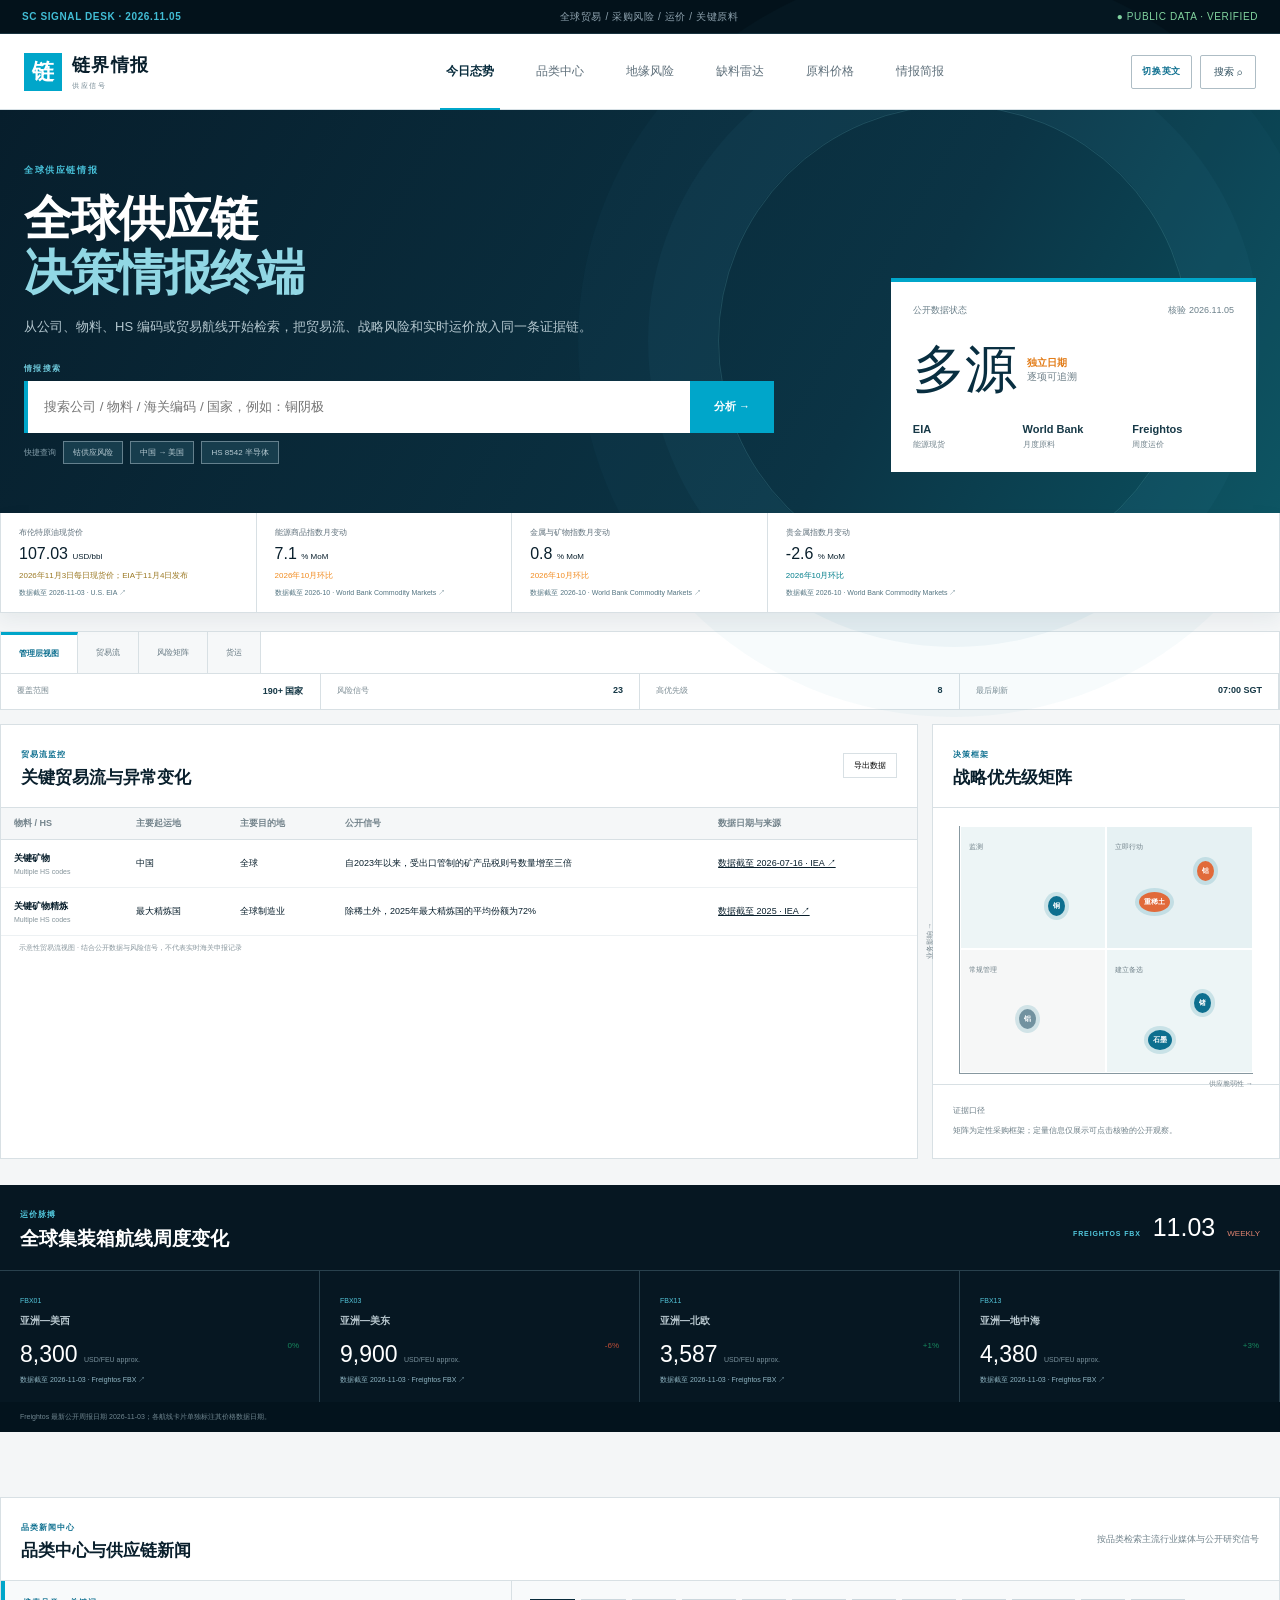
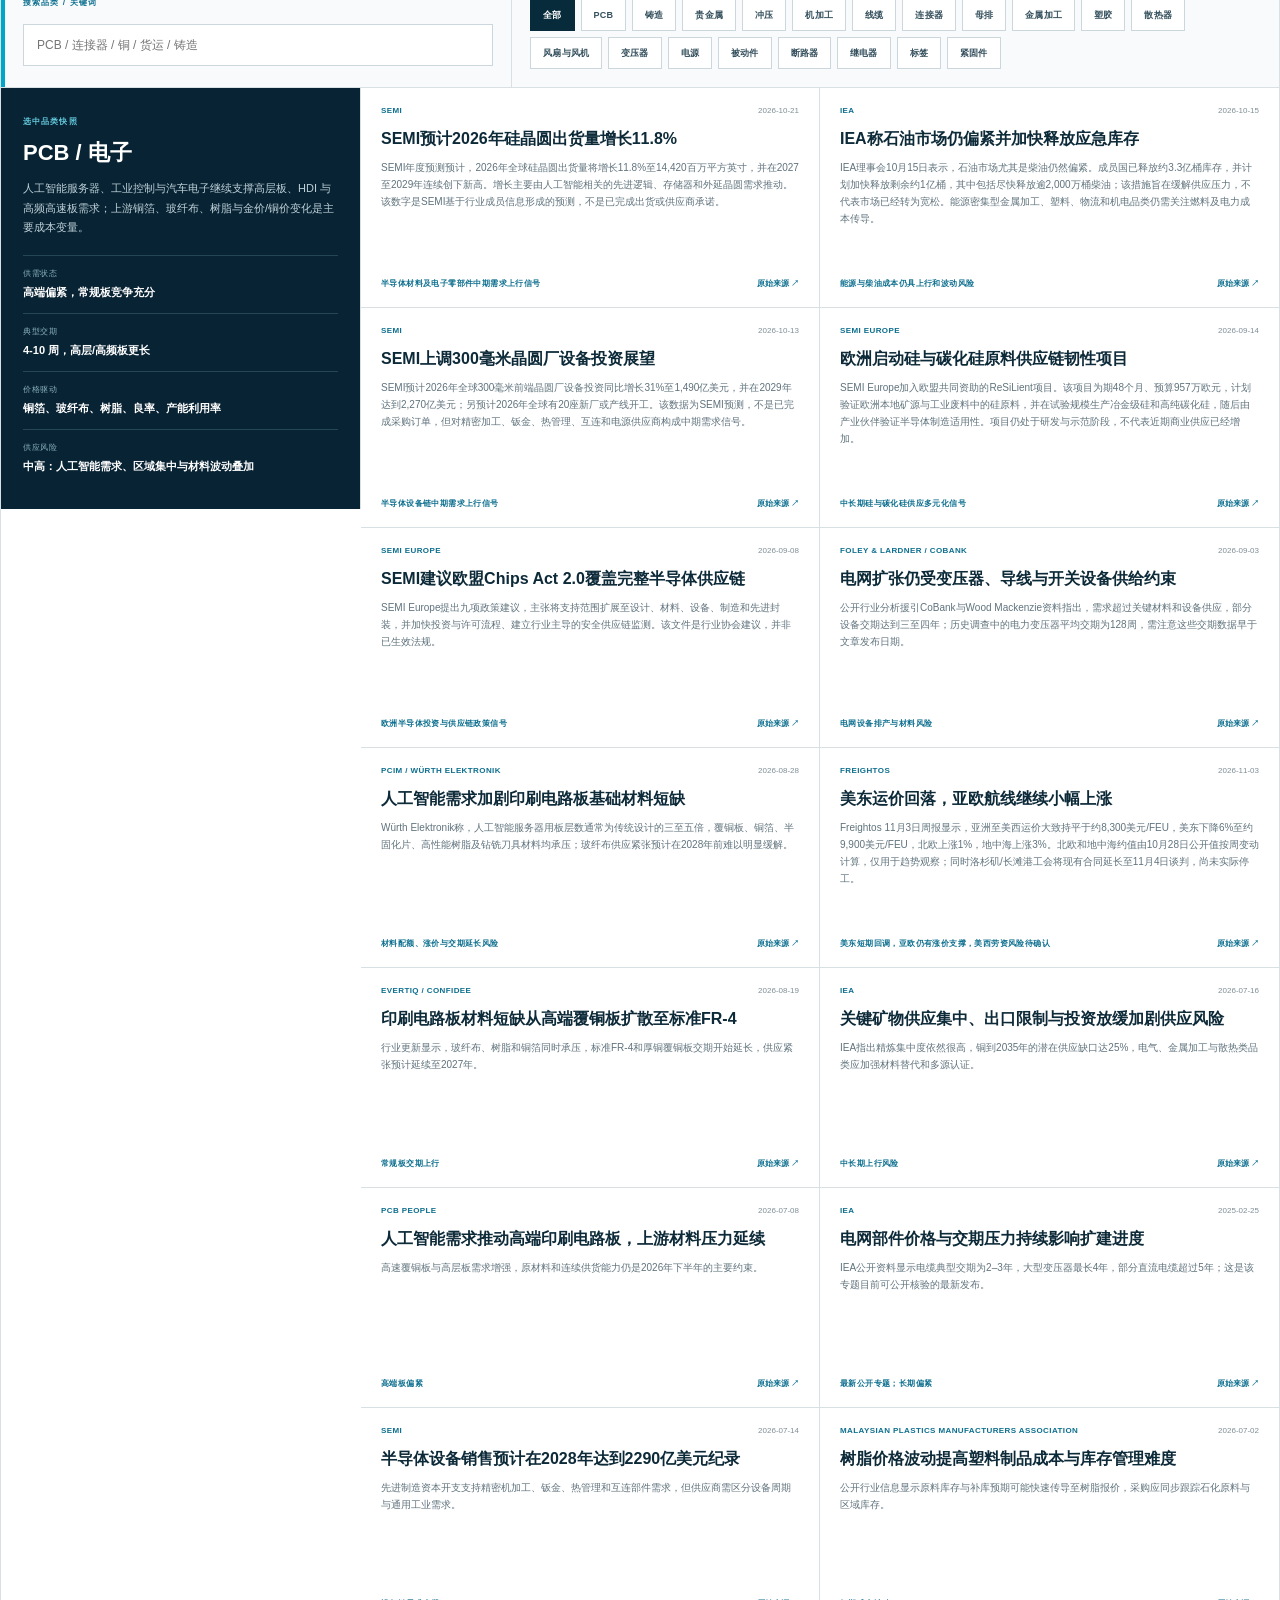
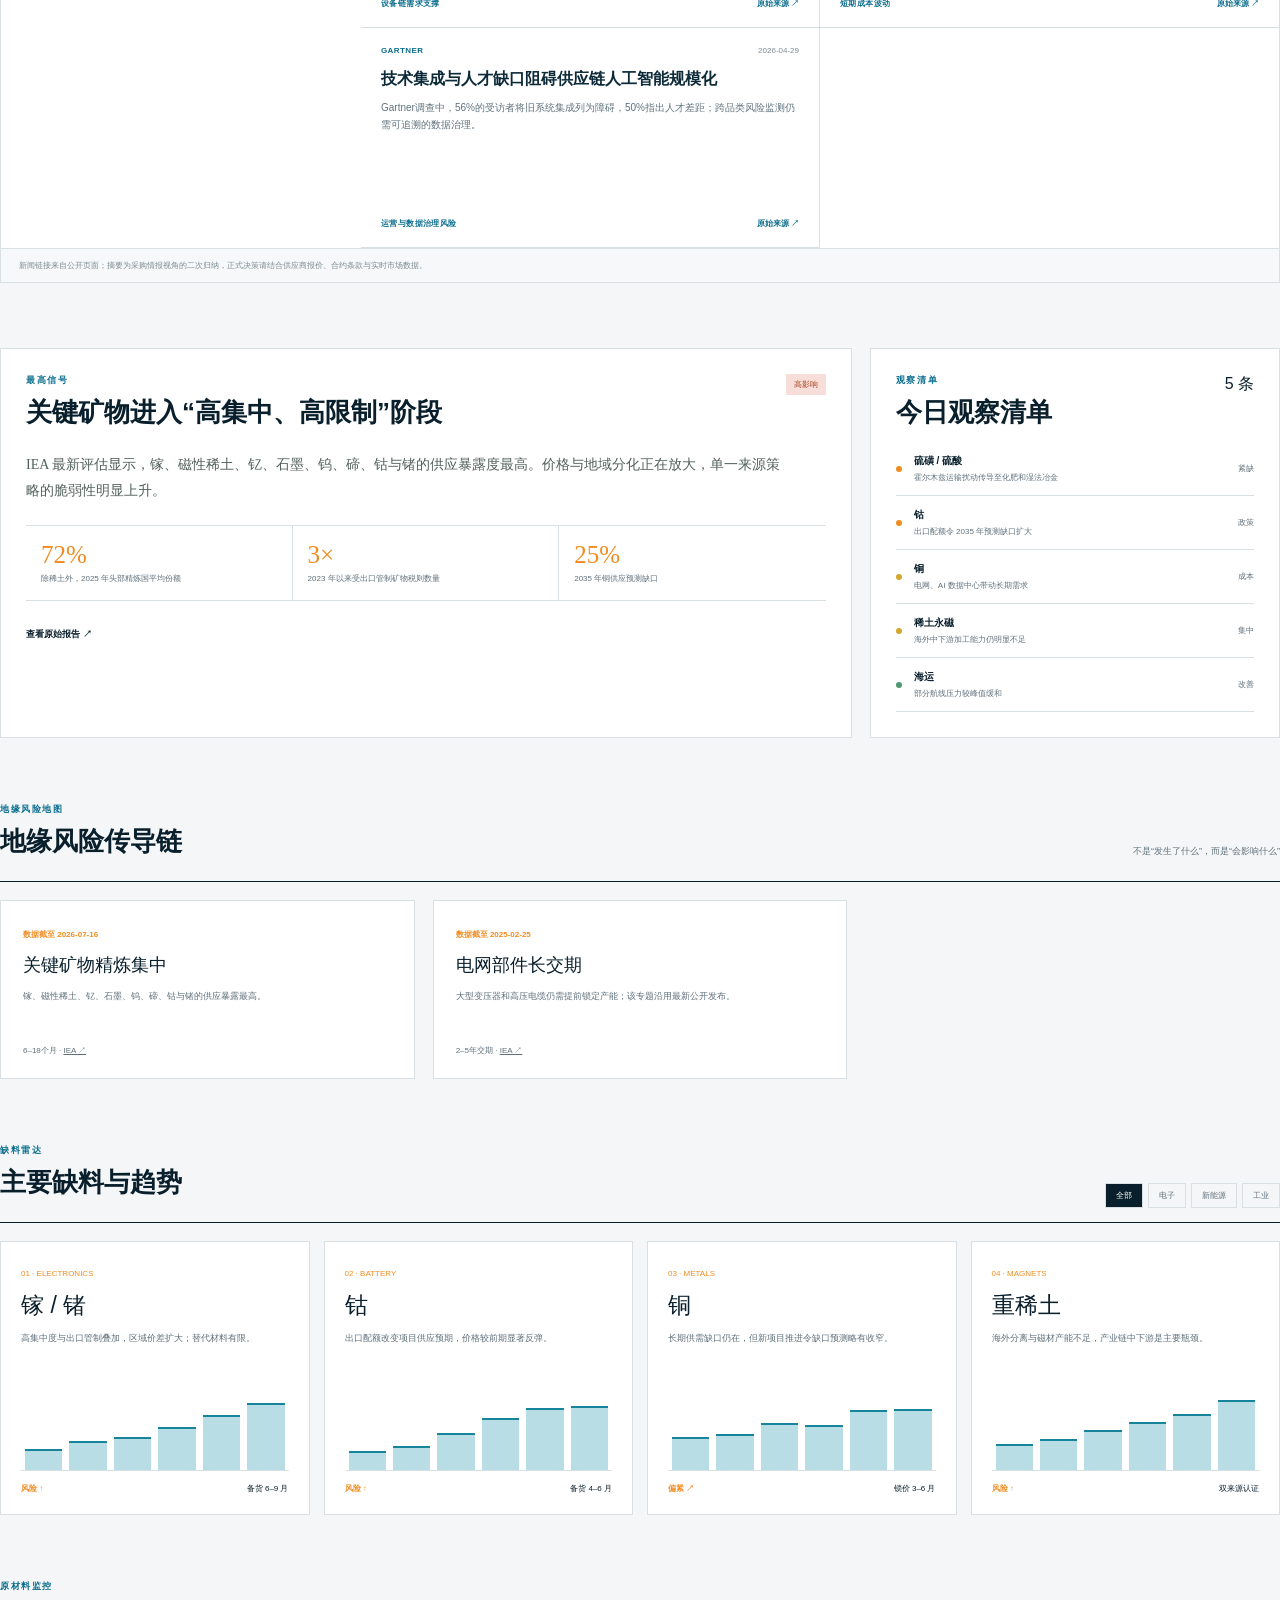
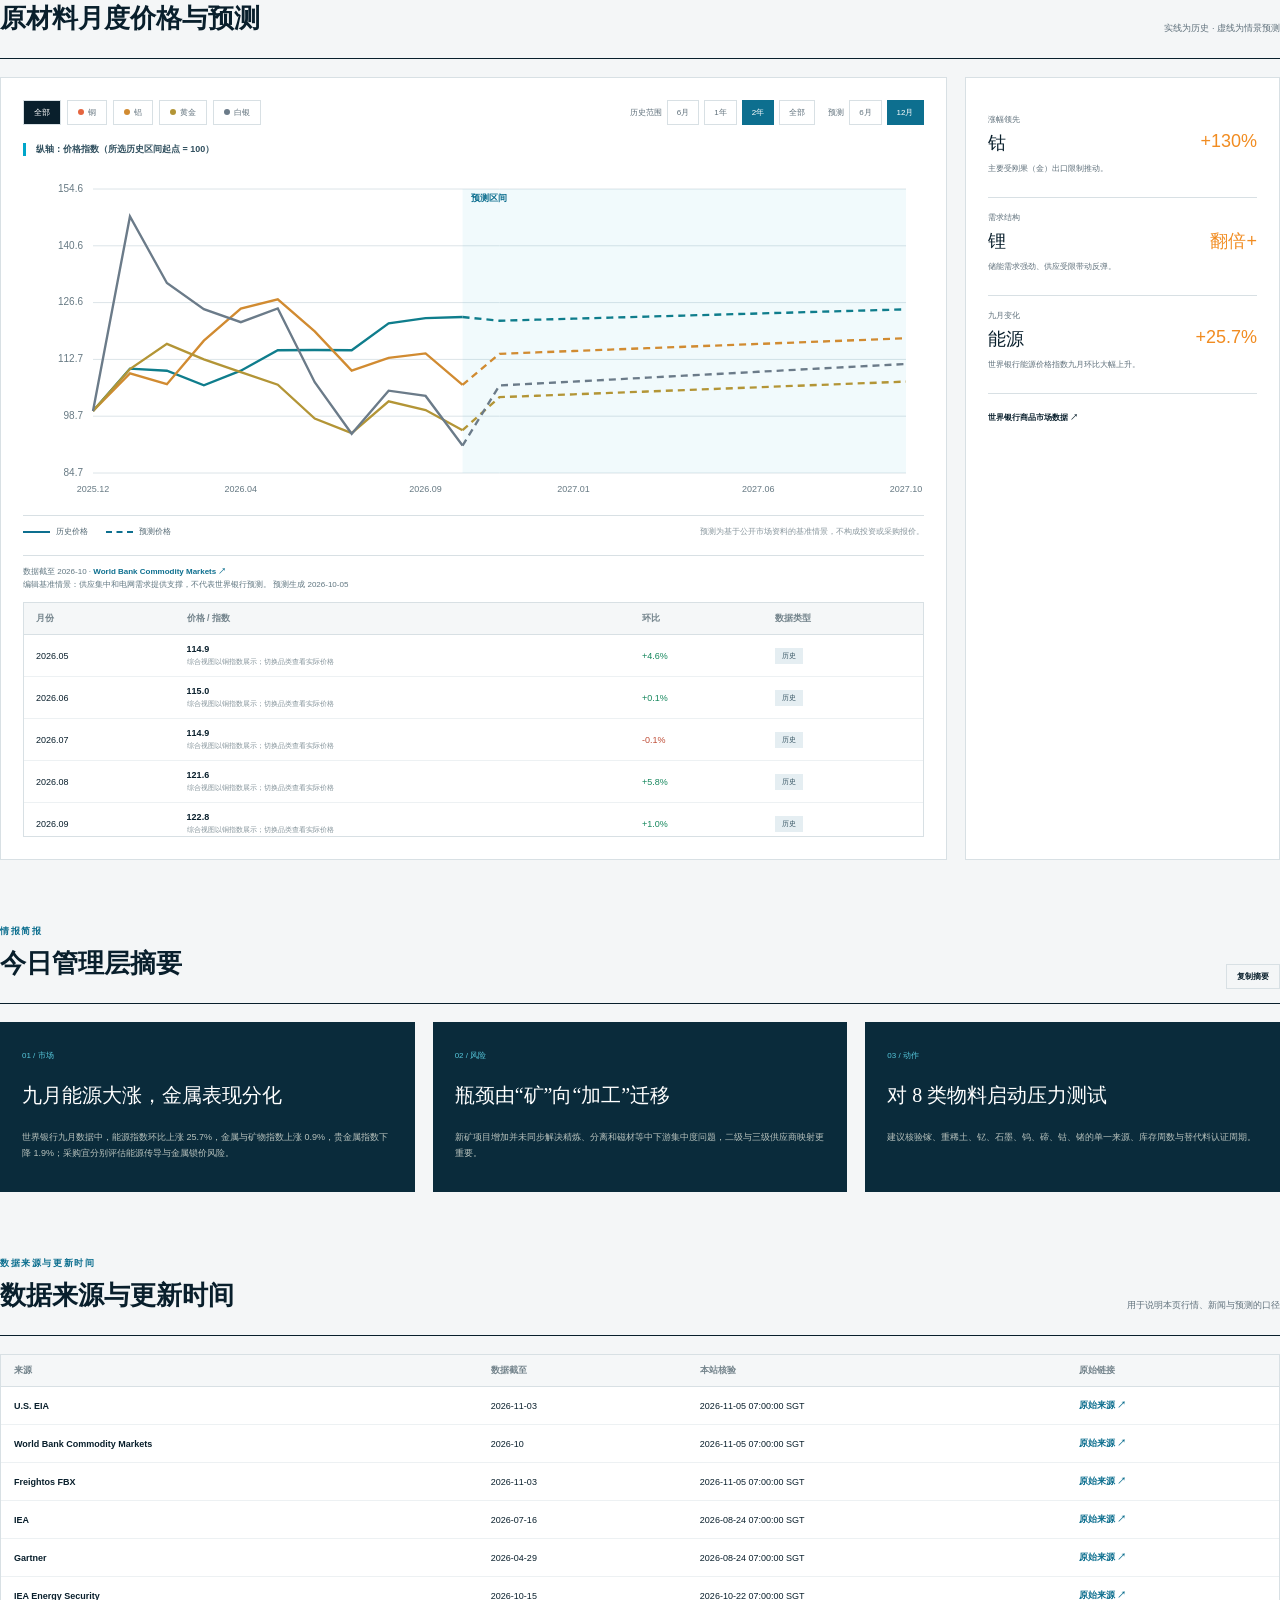
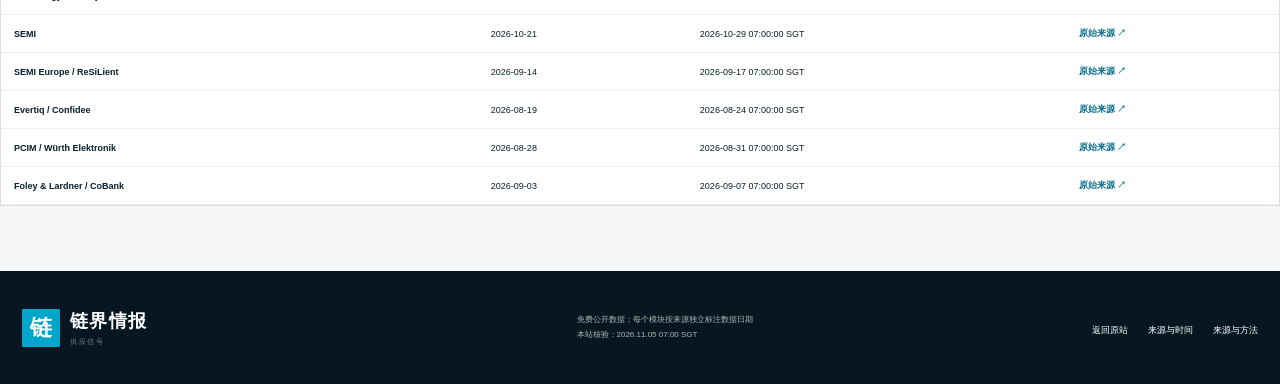
==== commit 80a45ebf: "Refresh supply chain data for Nov 5" ====
--- a/supply-chain/index.html
+++ b/supply-chain/index.html
@@ -9,10 +9,10 @@
   <meta property="og:image" content="./og-v2.png">
   <meta name="twitter:card" content="summary_large_image">
   <title>链界情报｜全球供应链风险雷达</title>
-  <link rel="stylesheet" href="./styles.css?v=20261102-1">
+  <link rel="stylesheet" href="./styles.css?v=20261105-1">
 </head>
 <body>
-  <div class="topline"><span>SC SIGNAL DESK · 2026.11.02</span><p>全球贸易 / 采购风险 / 运价 / 关键原料</p><div class="live">● PUBLIC DATA · VERIFIED</div></div>
+  <div class="topline"><span>SC SIGNAL DESK · 2026.11.05</span><p>全球贸易 / 采购风险 / 运价 / 关键原料</p><div class="live">● PUBLIC DATA · VERIFIED</div></div>
   <header>
     <a class="brand" href="#"><span class="brandmark">链</span><span><b>链界情报</b><small>SUPPLY SIGNALS</small></span></a>
     <nav aria-label="主导航">
@@ -30,7 +30,7 @@
         <div class="command-search"><label for="global-search">INTELLIGENCE SEARCH</label><div><input id="global-search" placeholder="搜索公司 / 物料 / HS 编码 / 国家，例如：Copper Cathodes"><button>分析 →</button></div><p><span>快捷查询</span><button>钴供应风险</button><button>中国 → 美国</button><button>HS 8542 半导体</button></p></div>
       </div>
       <div class="pulse-card">
-        <div class="pulse-head"><span>公开数据状态</span><time>核验 2026.11.02</time></div>
+        <div class="pulse-head"><span>公开数据状态</span><time>核验 2026.11.05</time></div>
         <div class="score"><strong>多源</strong><span><b>独立日期</b><br>逐项可追溯</span></div>
         <div class="pulse-factors"><span><b>EIA</b> 能源现货</span><span><b>World Bank</b> 月度原料</span><span><b>Freightos</b> 周度运价</span></div>
       </div>
@@ -66,7 +66,7 @@
     </section>
 
     <section class="freight-deck">
-      <div class="panel-heading light"><div><span>FREIGHT RATE PULSE</span><h2>全球集装箱航线周度变化</h2></div><div class="index-big"><span>FREIGHTOS FBX</span><b>10.28</b><em>WEEKLY</em></div></div>
+      <div class="panel-heading light"><div><span>FREIGHT RATE PULSE</span><h2>全球集装箱航线周度变化</h2></div><div class="index-big"><span>FREIGHTOS FBX</span><b>11.03</b><em>WEEKLY</em></div></div>
       <div class="route-grid" id="freightLaneGrid"></div>
       <p id="freightNote"></p>
     </section>
@@ -174,9 +174,9 @@
     </section>
   </main>
 
-  <footer class="site-footer"><div class="brand"><span class="brandmark">链</span><span><b>链界情报</b><small>SUPPLY SIGNALS</small></span></div><p>免费公开数据；每个模块按来源独立标注数据日期<br>本站核验：2026.11.02 07:00 SGT</p><div><a href="../">返回原站</a><a href="#sources">来源与时间</a><a href="https://www.iea.org/reports/global-critical-minerals-outlook-2026" target="_blank" rel="noreferrer">来源与方法</a></div></footer>
+  <footer class="site-footer"><div class="brand"><span class="brandmark">链</span><span><b>链界情报</b><small>SUPPLY SIGNALS</small></span></div><p>免费公开数据；每个模块按来源独立标注数据日期<br>本站核验：2026.11.05 07:00 SGT</p><div><a href="../">返回原站</a><a href="#sources">来源与时间</a><a href="https://www.iea.org/reports/global-critical-minerals-outlook-2026" target="_blank" rel="noreferrer">来源与方法</a></div></footer>
   <div class="toast" role="status">摘要已复制</div>
-  <script src="./data.js?v=20261102-1"></script>
-  <script src="./app.js?v=20261102-1"></script>
+  <script src="./data.js?v=20261105-1"></script>
+  <script src="./app.js?v=20261105-1"></script>
 </body>
 </html>
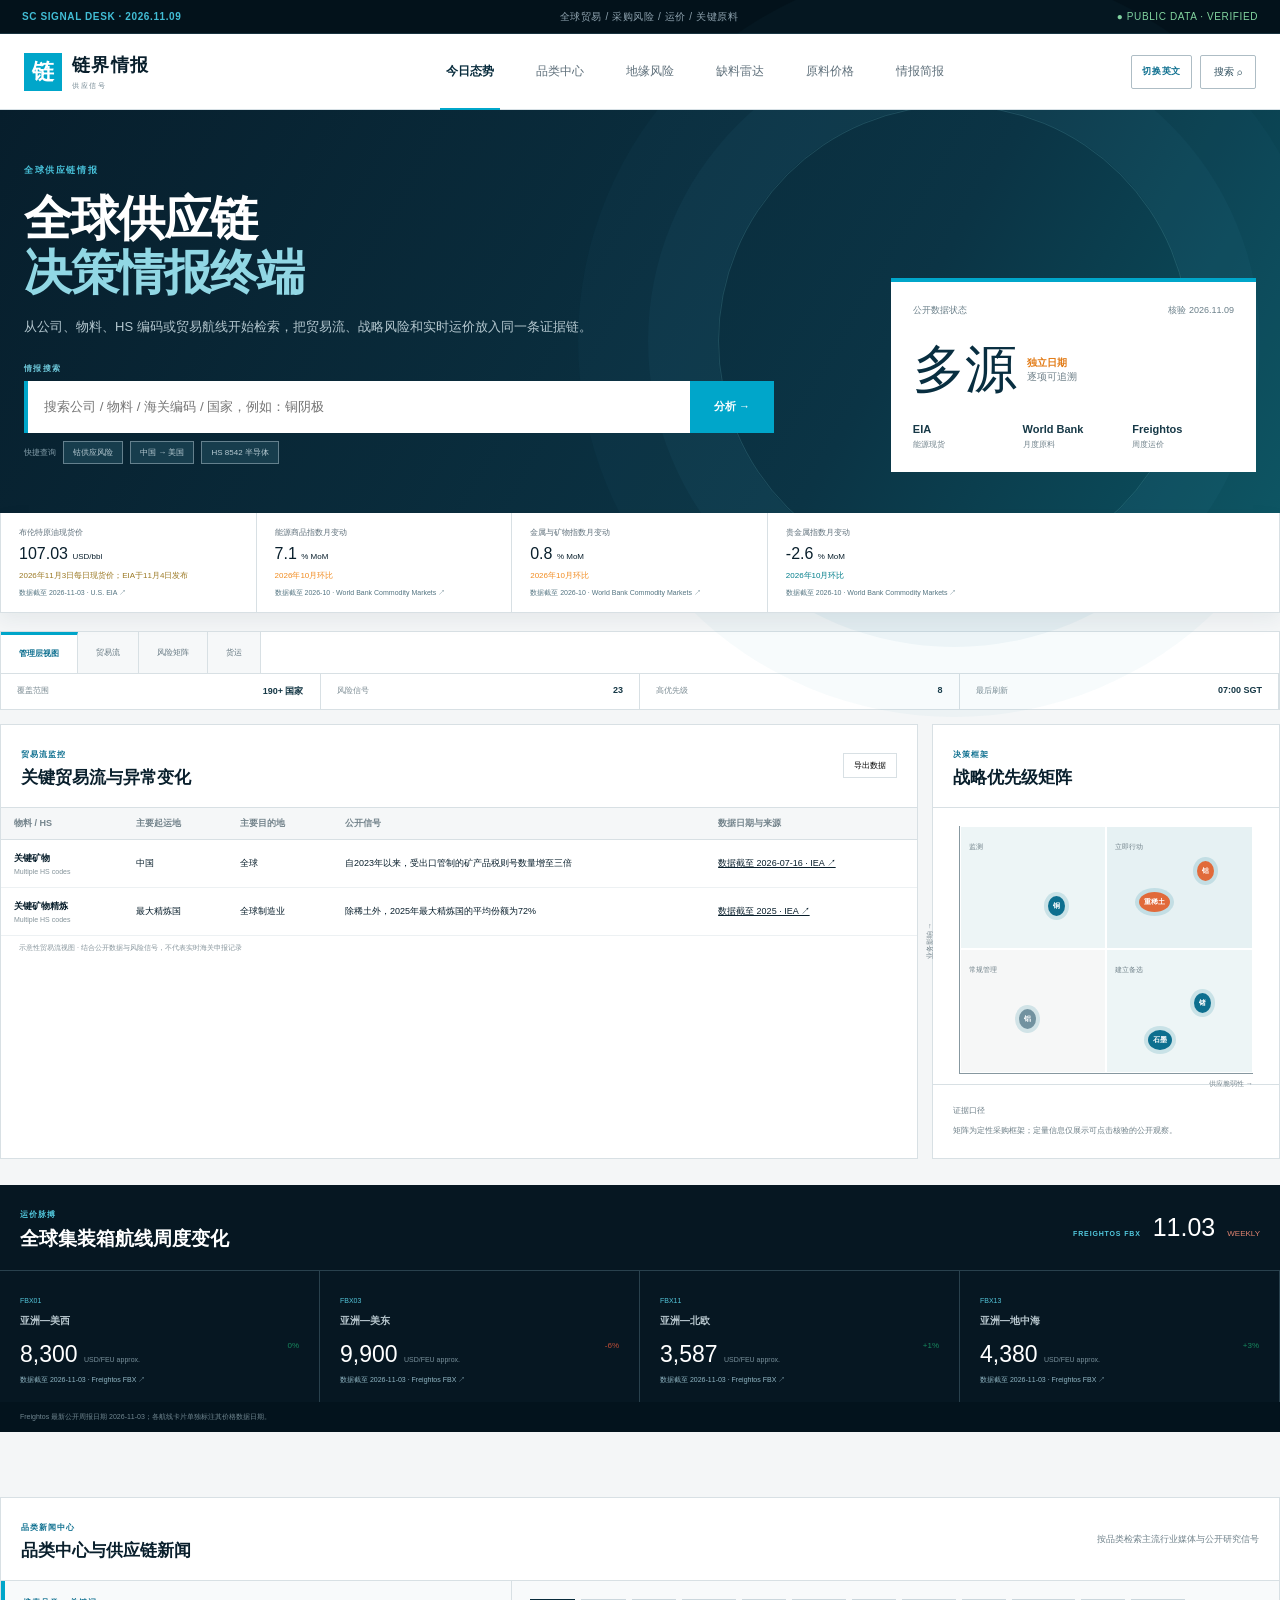
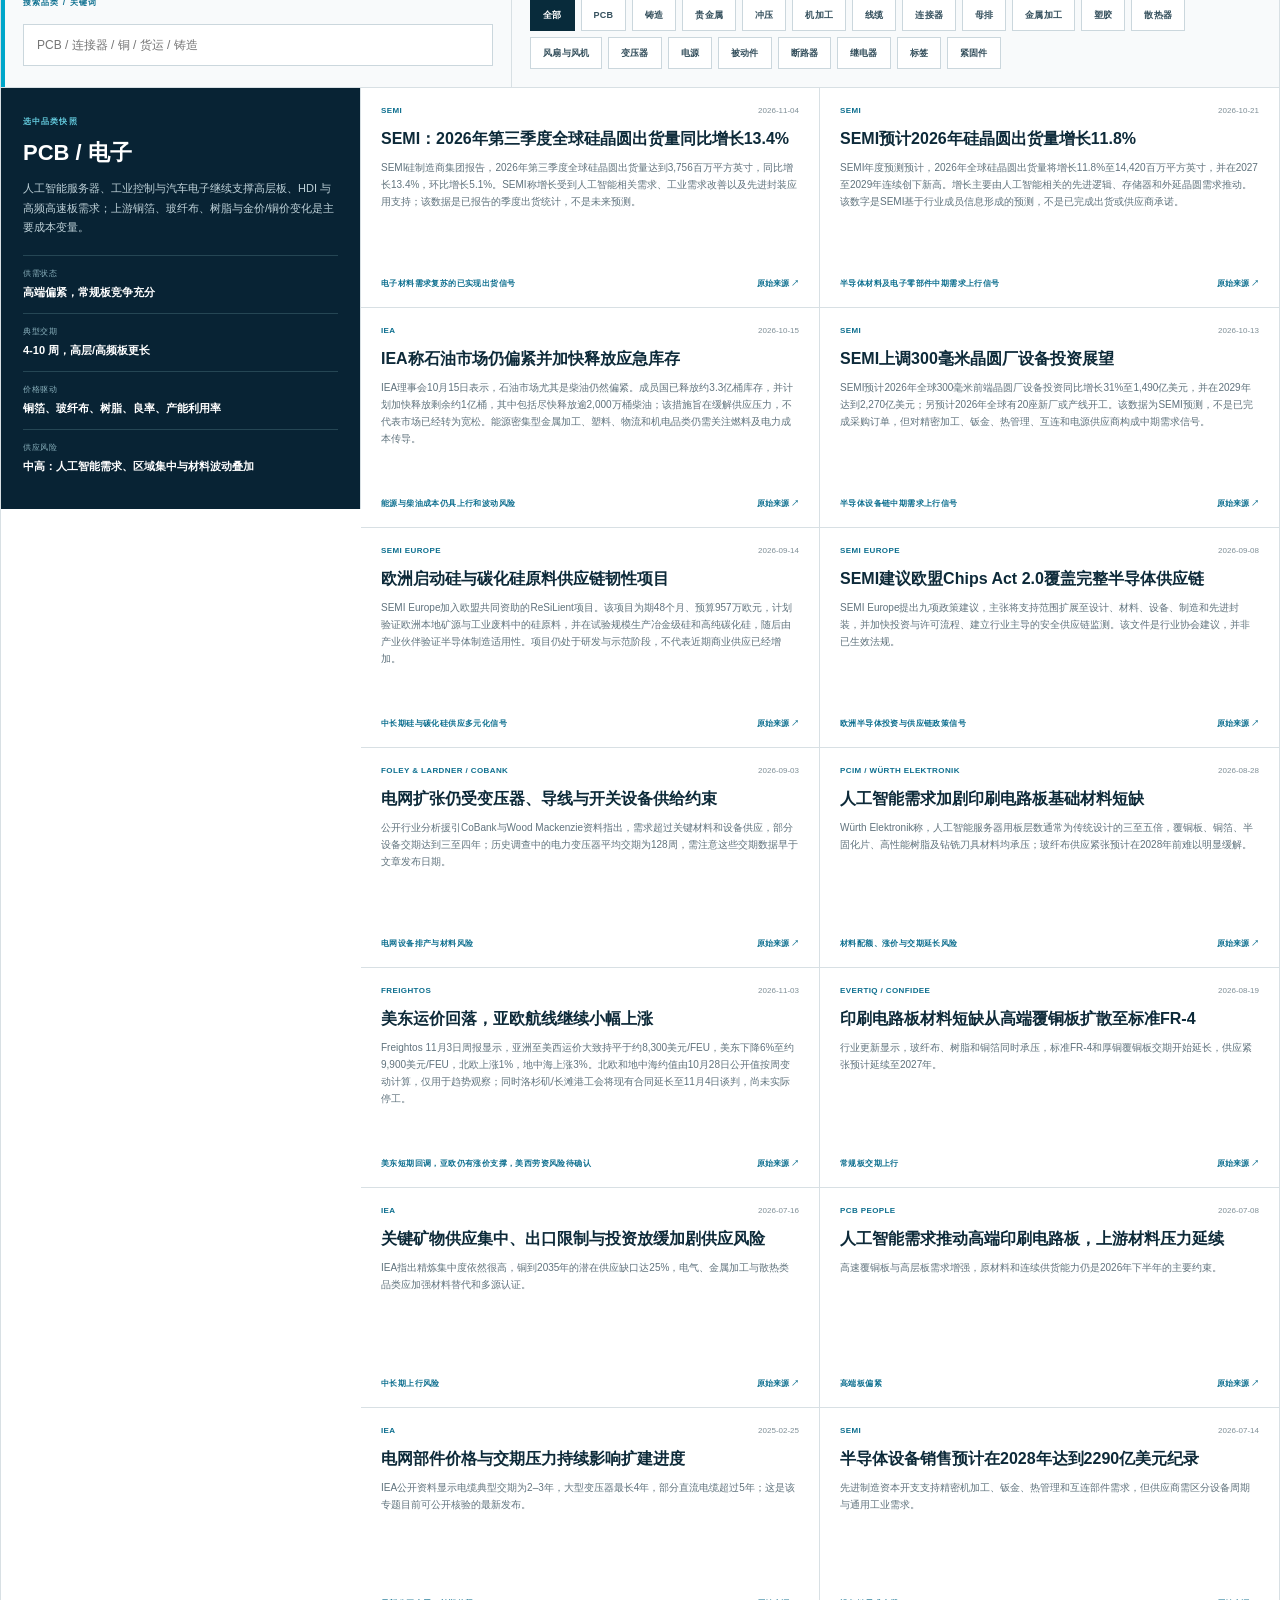
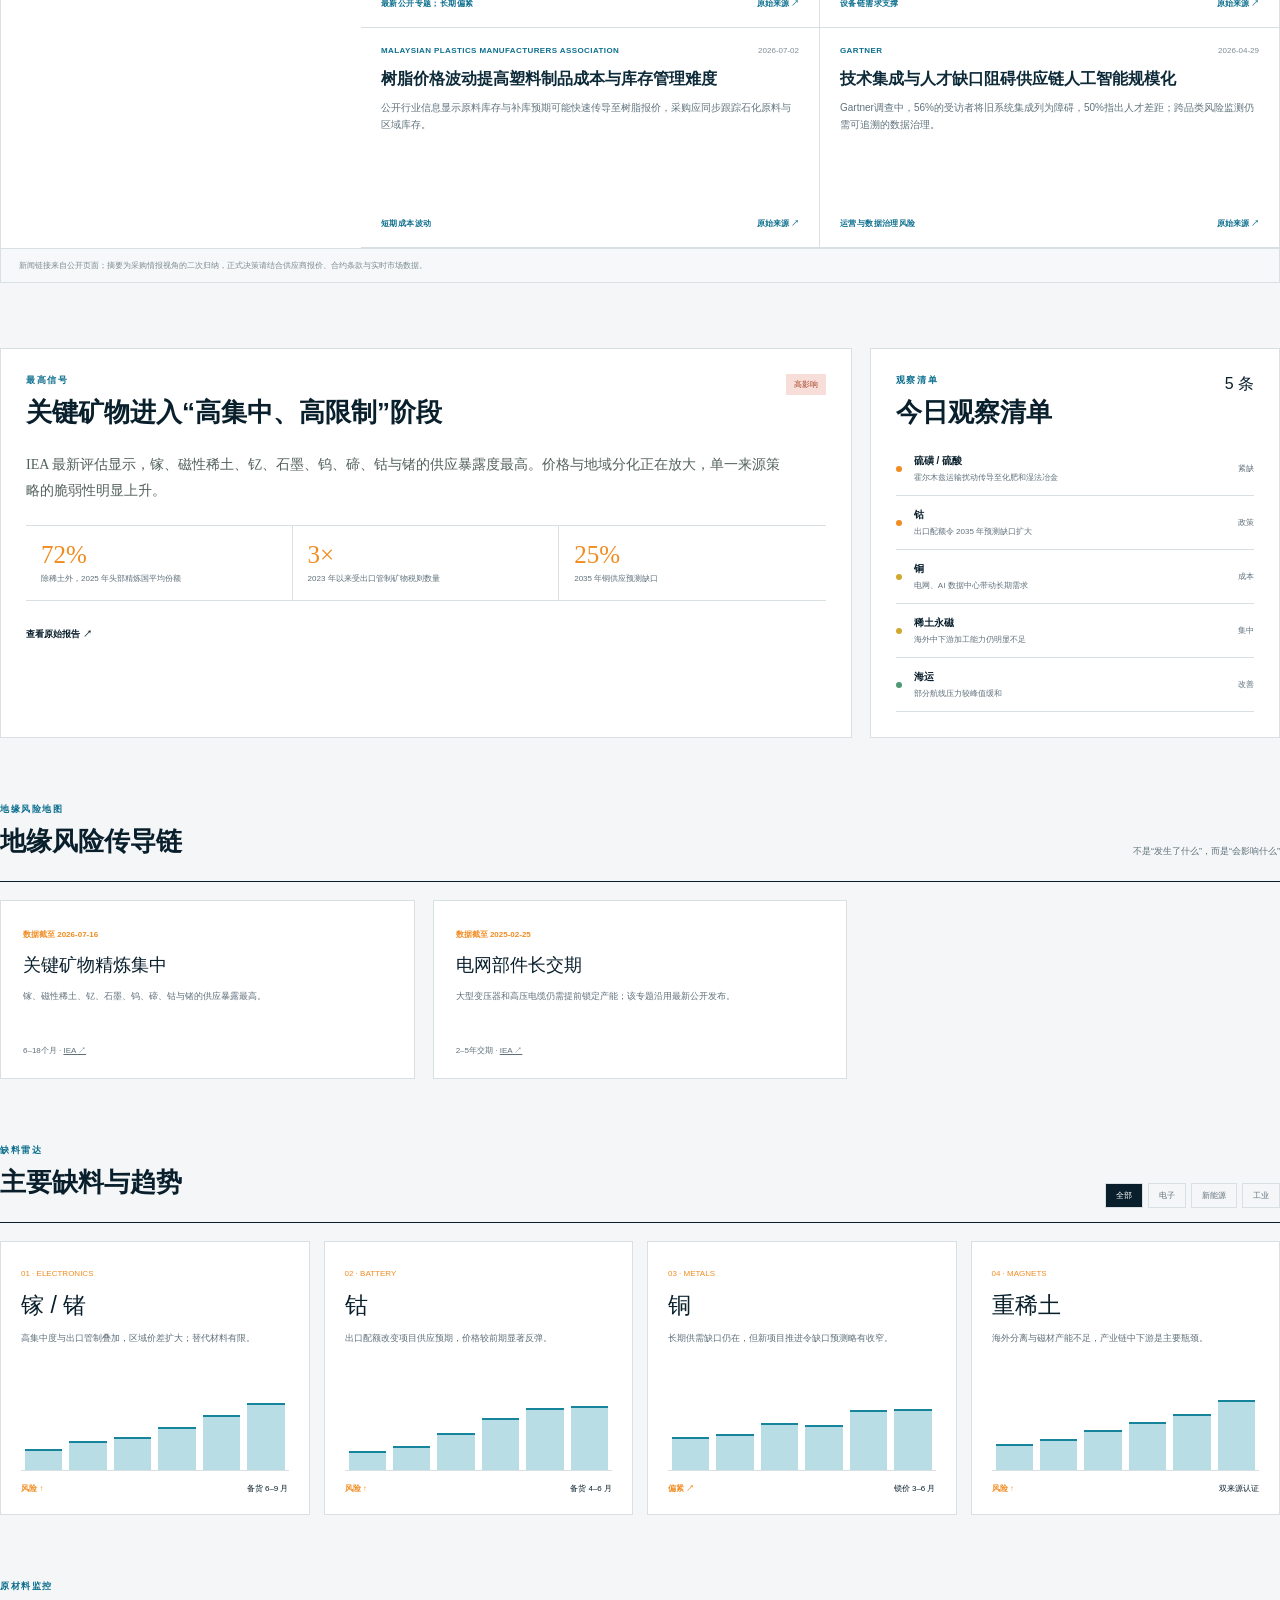
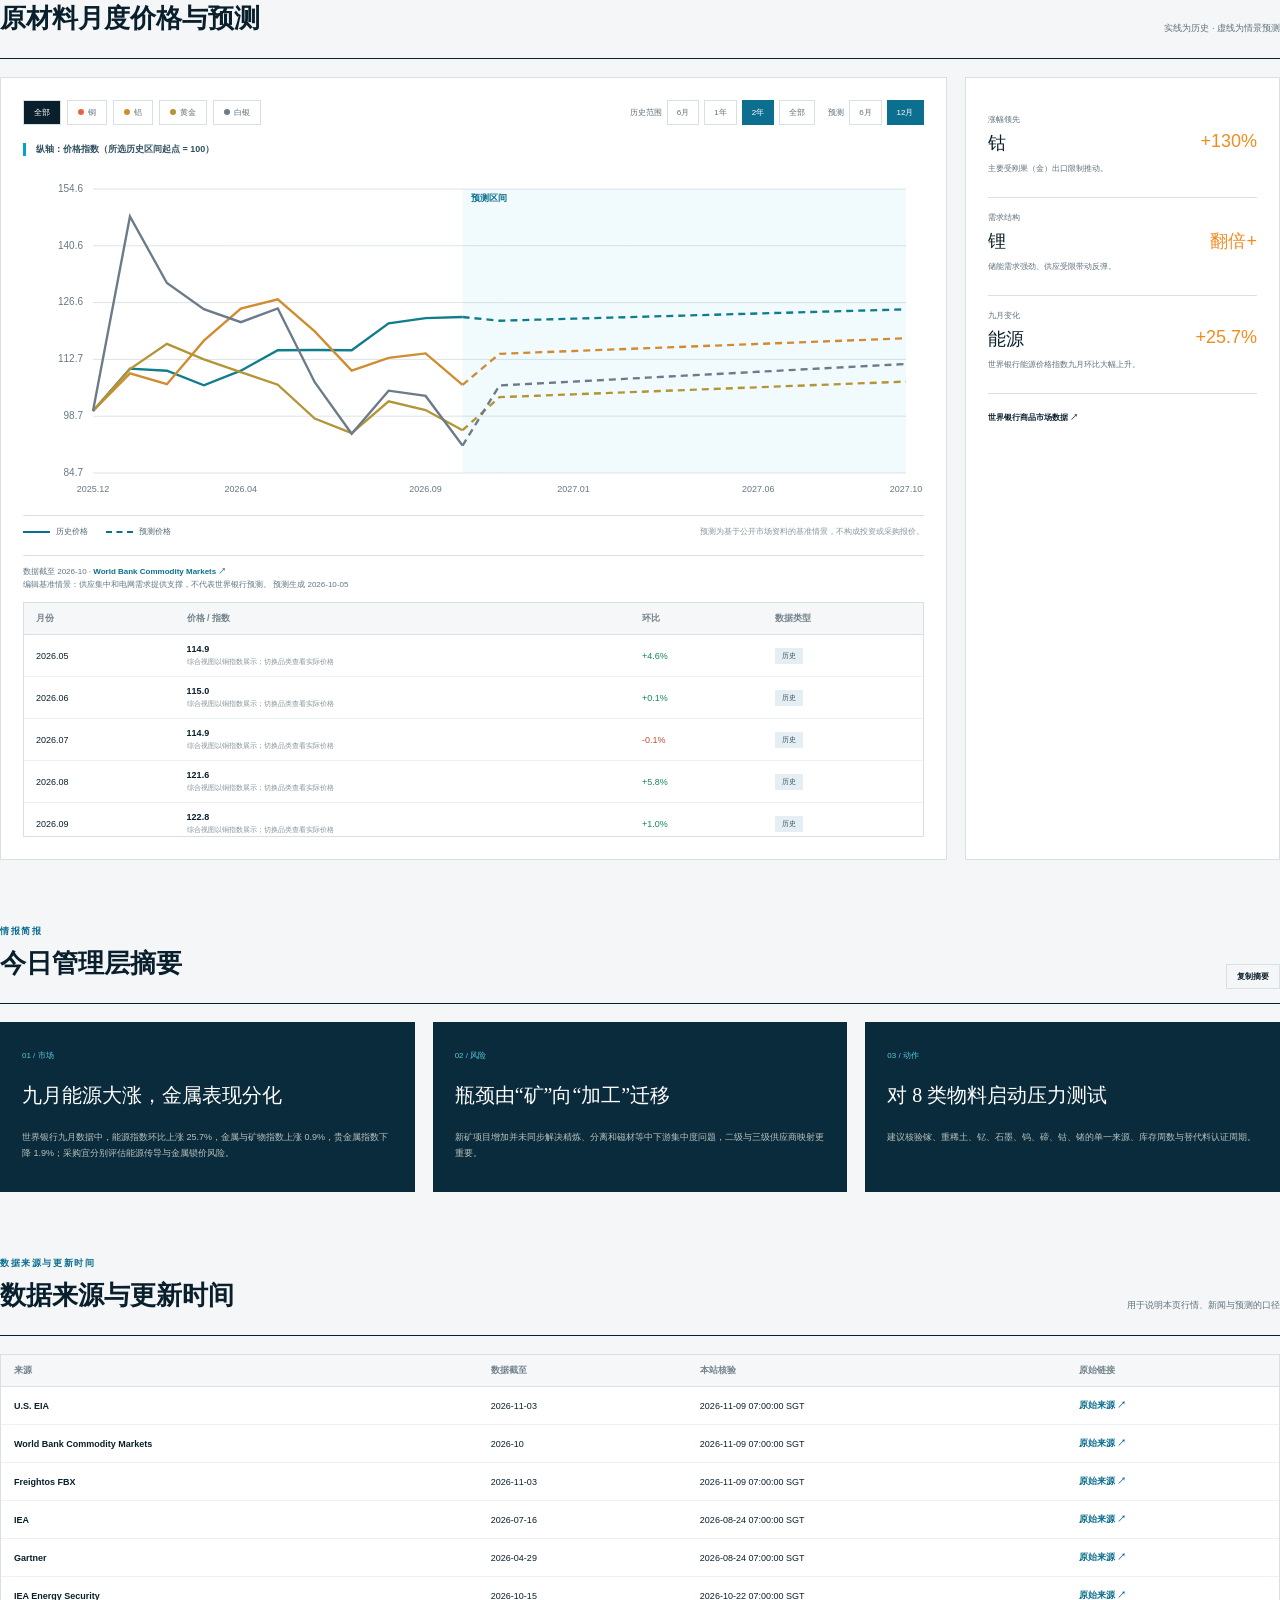
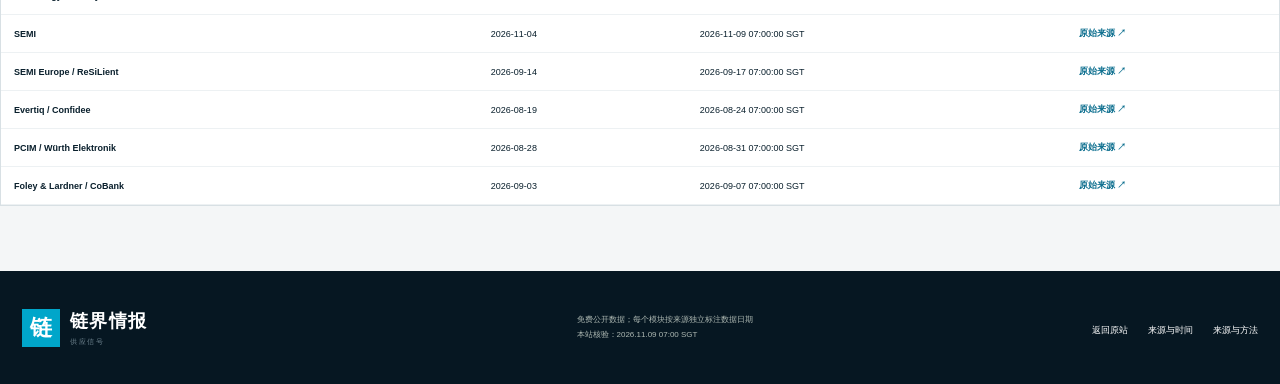
==== commit 6af21107: "Refresh supply chain data for Nov 9" ====
--- a/supply-chain/index.html
+++ b/supply-chain/index.html
@@ -9,10 +9,10 @@
   <meta property="og:image" content="./og-v2.png">
   <meta name="twitter:card" content="summary_large_image">
   <title>链界情报｜全球供应链风险雷达</title>
-  <link rel="stylesheet" href="./styles.css?v=20261105-1">
+  <link rel="stylesheet" href="./styles.css?v=20261109-1">
 </head>
 <body>
-  <div class="topline"><span>SC SIGNAL DESK · 2026.11.05</span><p>全球贸易 / 采购风险 / 运价 / 关键原料</p><div class="live">● PUBLIC DATA · VERIFIED</div></div>
+  <div class="topline"><span>SC SIGNAL DESK · 2026.11.09</span><p>全球贸易 / 采购风险 / 运价 / 关键原料</p><div class="live">● PUBLIC DATA · VERIFIED</div></div>
   <header>
     <a class="brand" href="#"><span class="brandmark">链</span><span><b>链界情报</b><small>SUPPLY SIGNALS</small></span></a>
     <nav aria-label="主导航">
@@ -30,7 +30,7 @@
         <div class="command-search"><label for="global-search">INTELLIGENCE SEARCH</label><div><input id="global-search" placeholder="搜索公司 / 物料 / HS 编码 / 国家，例如：Copper Cathodes"><button>分析 →</button></div><p><span>快捷查询</span><button>钴供应风险</button><button>中国 → 美国</button><button>HS 8542 半导体</button></p></div>
       </div>
       <div class="pulse-card">
-        <div class="pulse-head"><span>公开数据状态</span><time>核验 2026.11.05</time></div>
+        <div class="pulse-head"><span>公开数据状态</span><time>核验 2026.11.09</time></div>
         <div class="score"><strong>多源</strong><span><b>独立日期</b><br>逐项可追溯</span></div>
         <div class="pulse-factors"><span><b>EIA</b> 能源现货</span><span><b>World Bank</b> 月度原料</span><span><b>Freightos</b> 周度运价</span></div>
       </div>
@@ -174,9 +174,9 @@
     </section>
   </main>
 
-  <footer class="site-footer"><div class="brand"><span class="brandmark">链</span><span><b>链界情报</b><small>SUPPLY SIGNALS</small></span></div><p>免费公开数据；每个模块按来源独立标注数据日期<br>本站核验：2026.11.05 07:00 SGT</p><div><a href="../">返回原站</a><a href="#sources">来源与时间</a><a href="https://www.iea.org/reports/global-critical-minerals-outlook-2026" target="_blank" rel="noreferrer">来源与方法</a></div></footer>
+  <footer class="site-footer"><div class="brand"><span class="brandmark">链</span><span><b>链界情报</b><small>SUPPLY SIGNALS</small></span></div><p>免费公开数据；每个模块按来源独立标注数据日期<br>本站核验：2026.11.09 07:00 SGT</p><div><a href="../">返回原站</a><a href="#sources">来源与时间</a><a href="https://www.iea.org/reports/global-critical-minerals-outlook-2026" target="_blank" rel="noreferrer">来源与方法</a></div></footer>
   <div class="toast" role="status">摘要已复制</div>
-  <script src="./data.js?v=20261105-1"></script>
-  <script src="./app.js?v=20261105-1"></script>
+  <script src="./data.js?v=20261109-1"></script>
+  <script src="./app.js?v=20261109-1"></script>
 </body>
 </html>
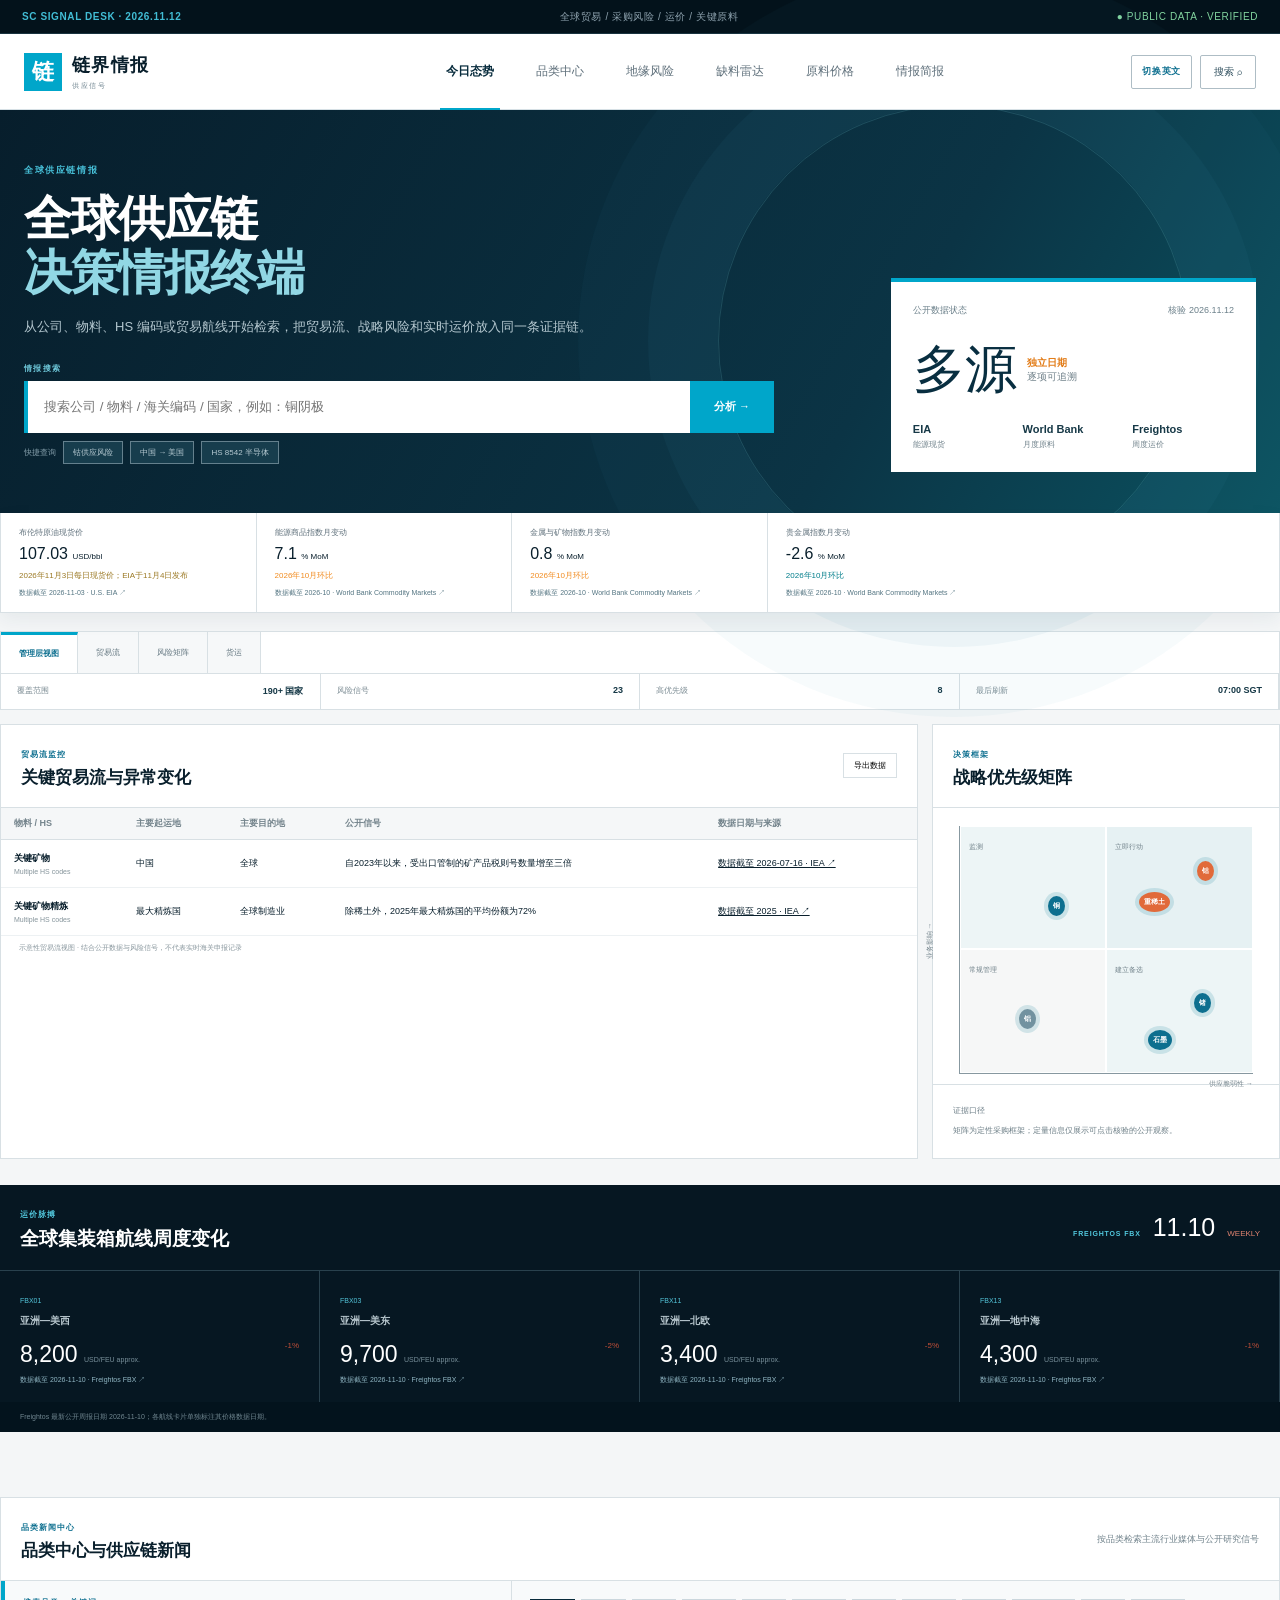
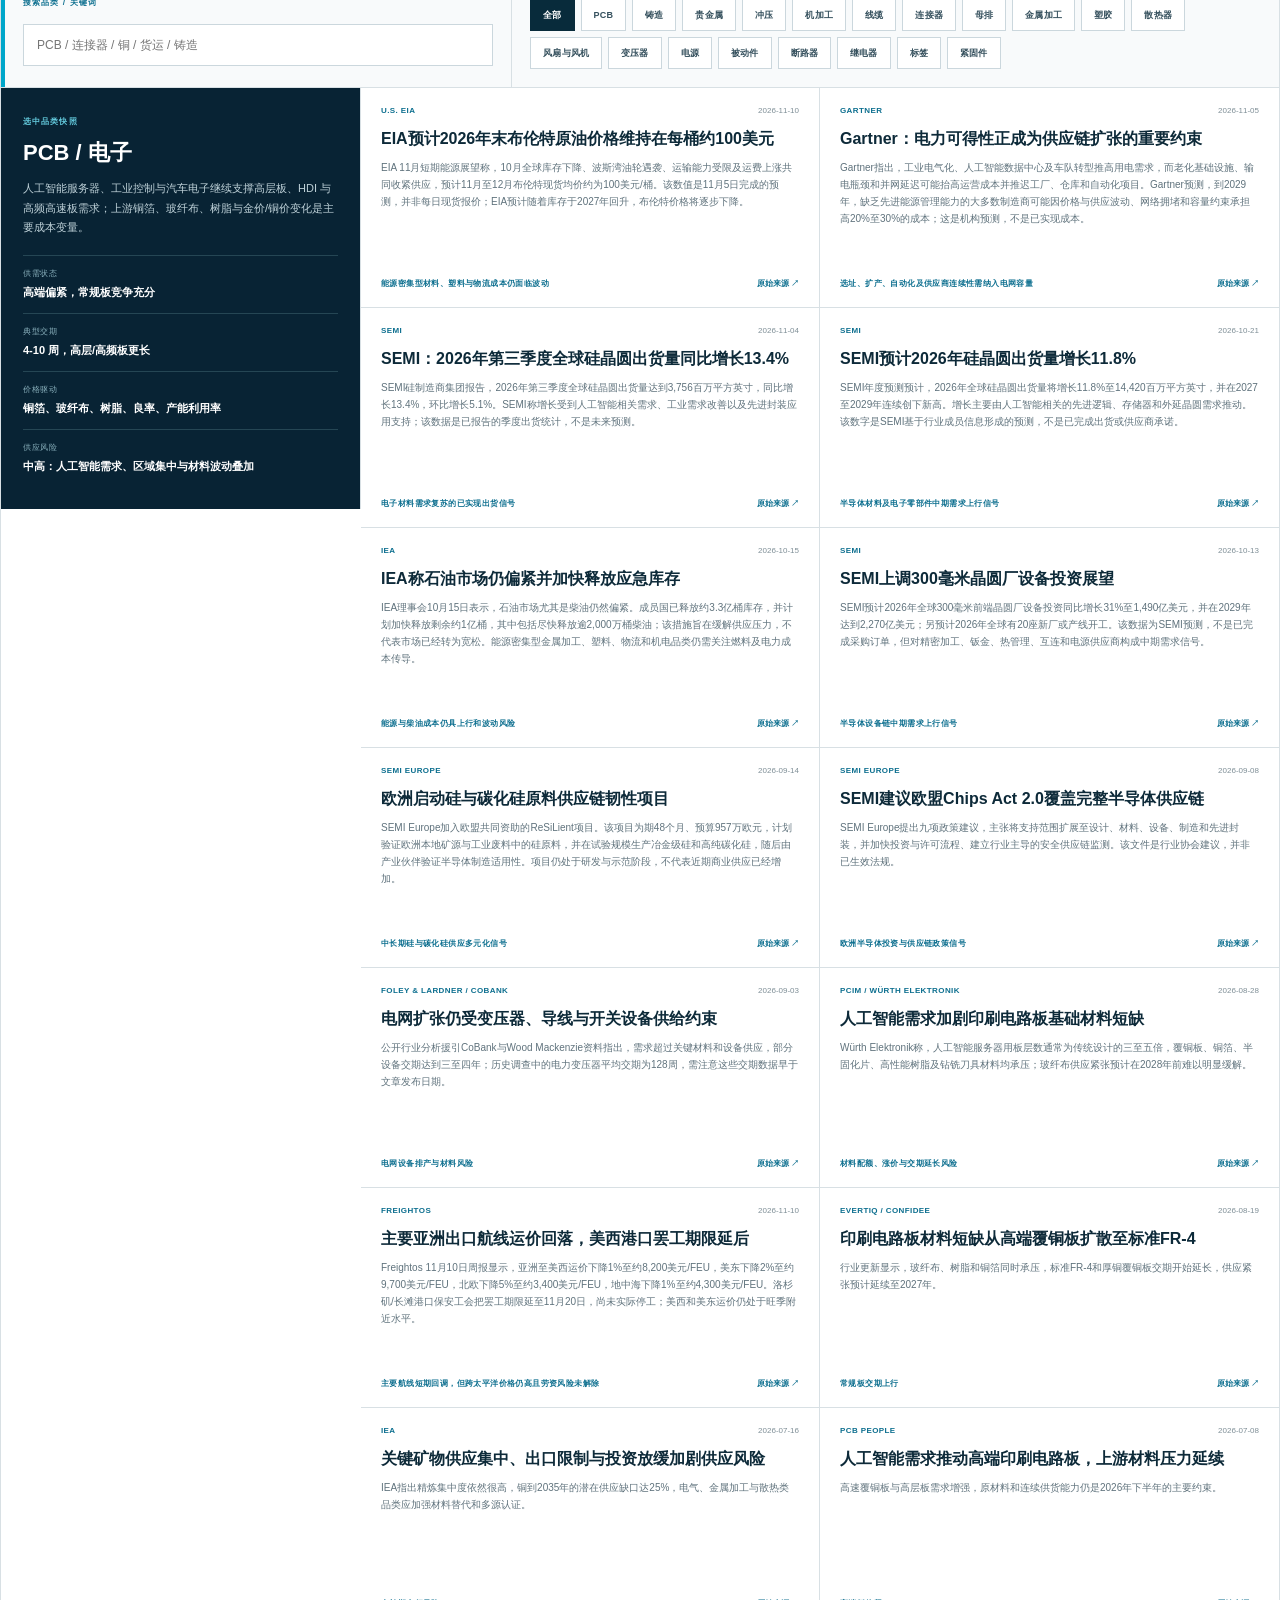
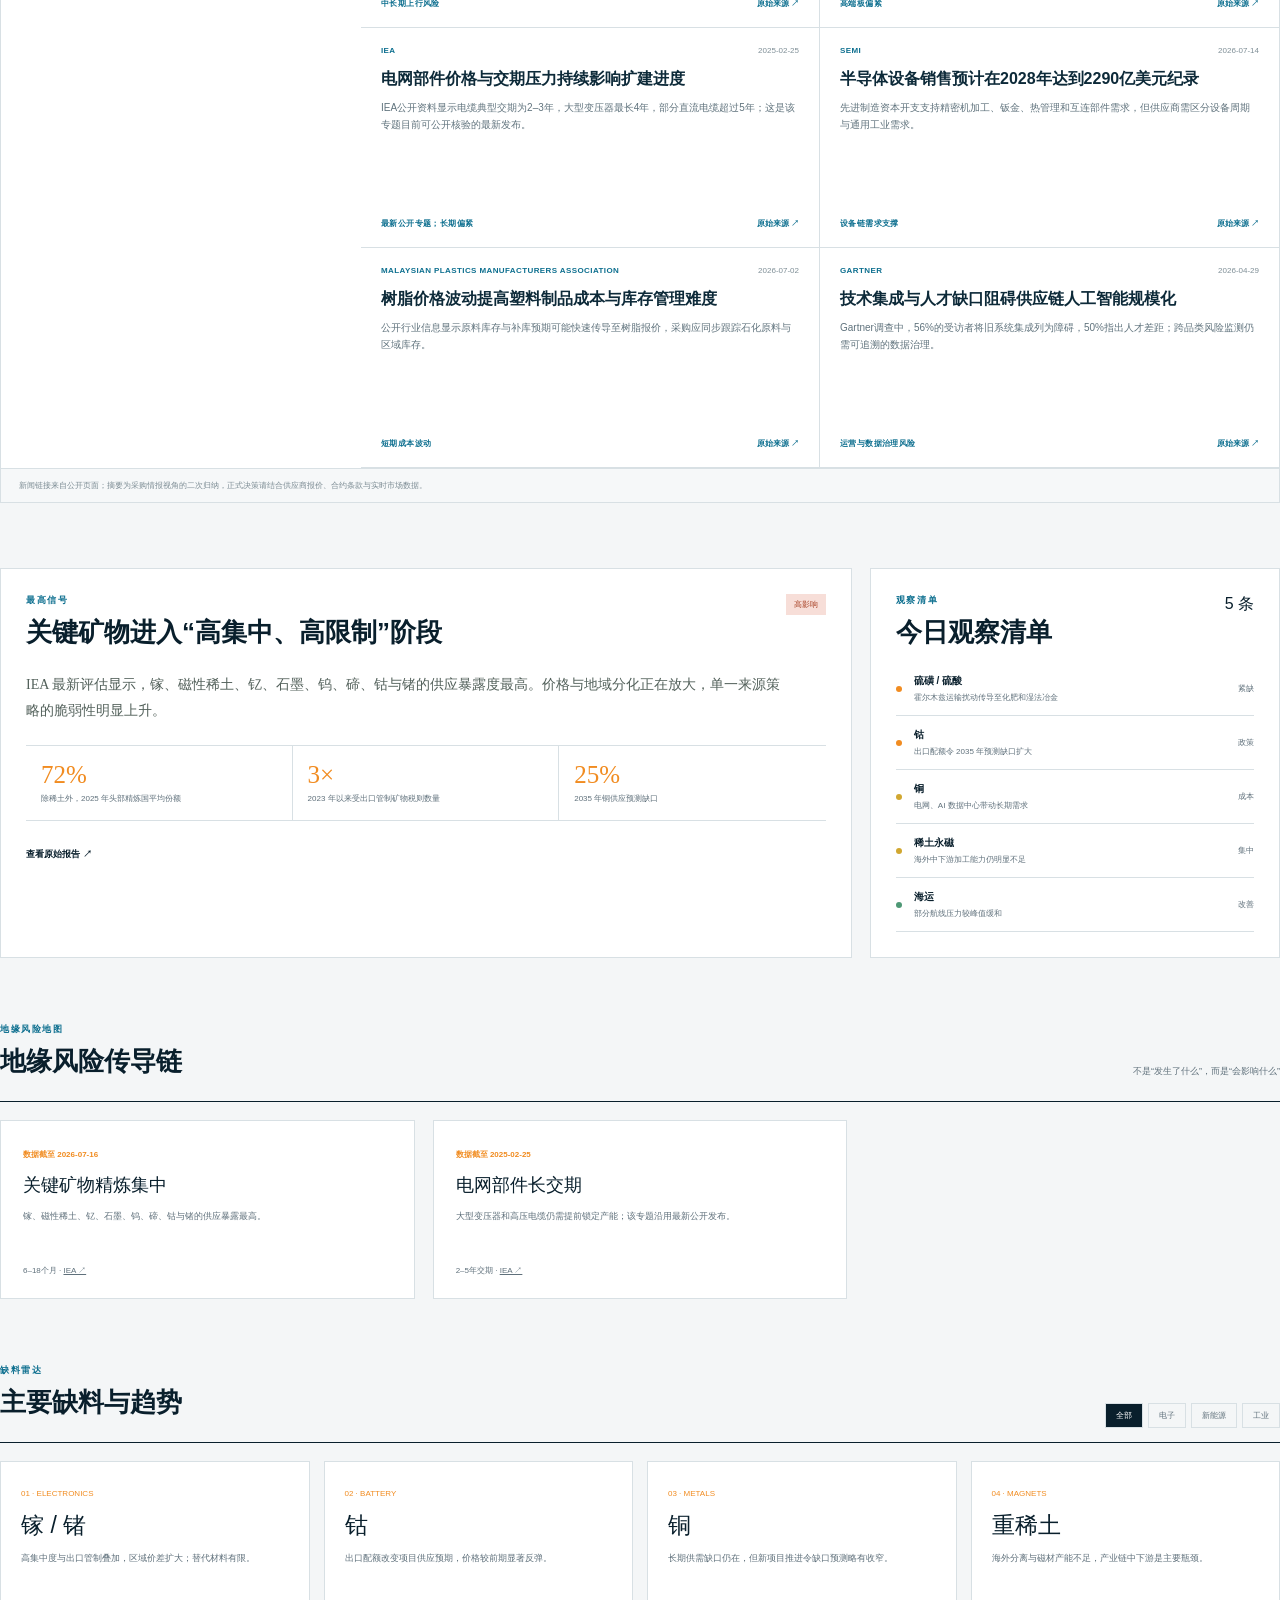
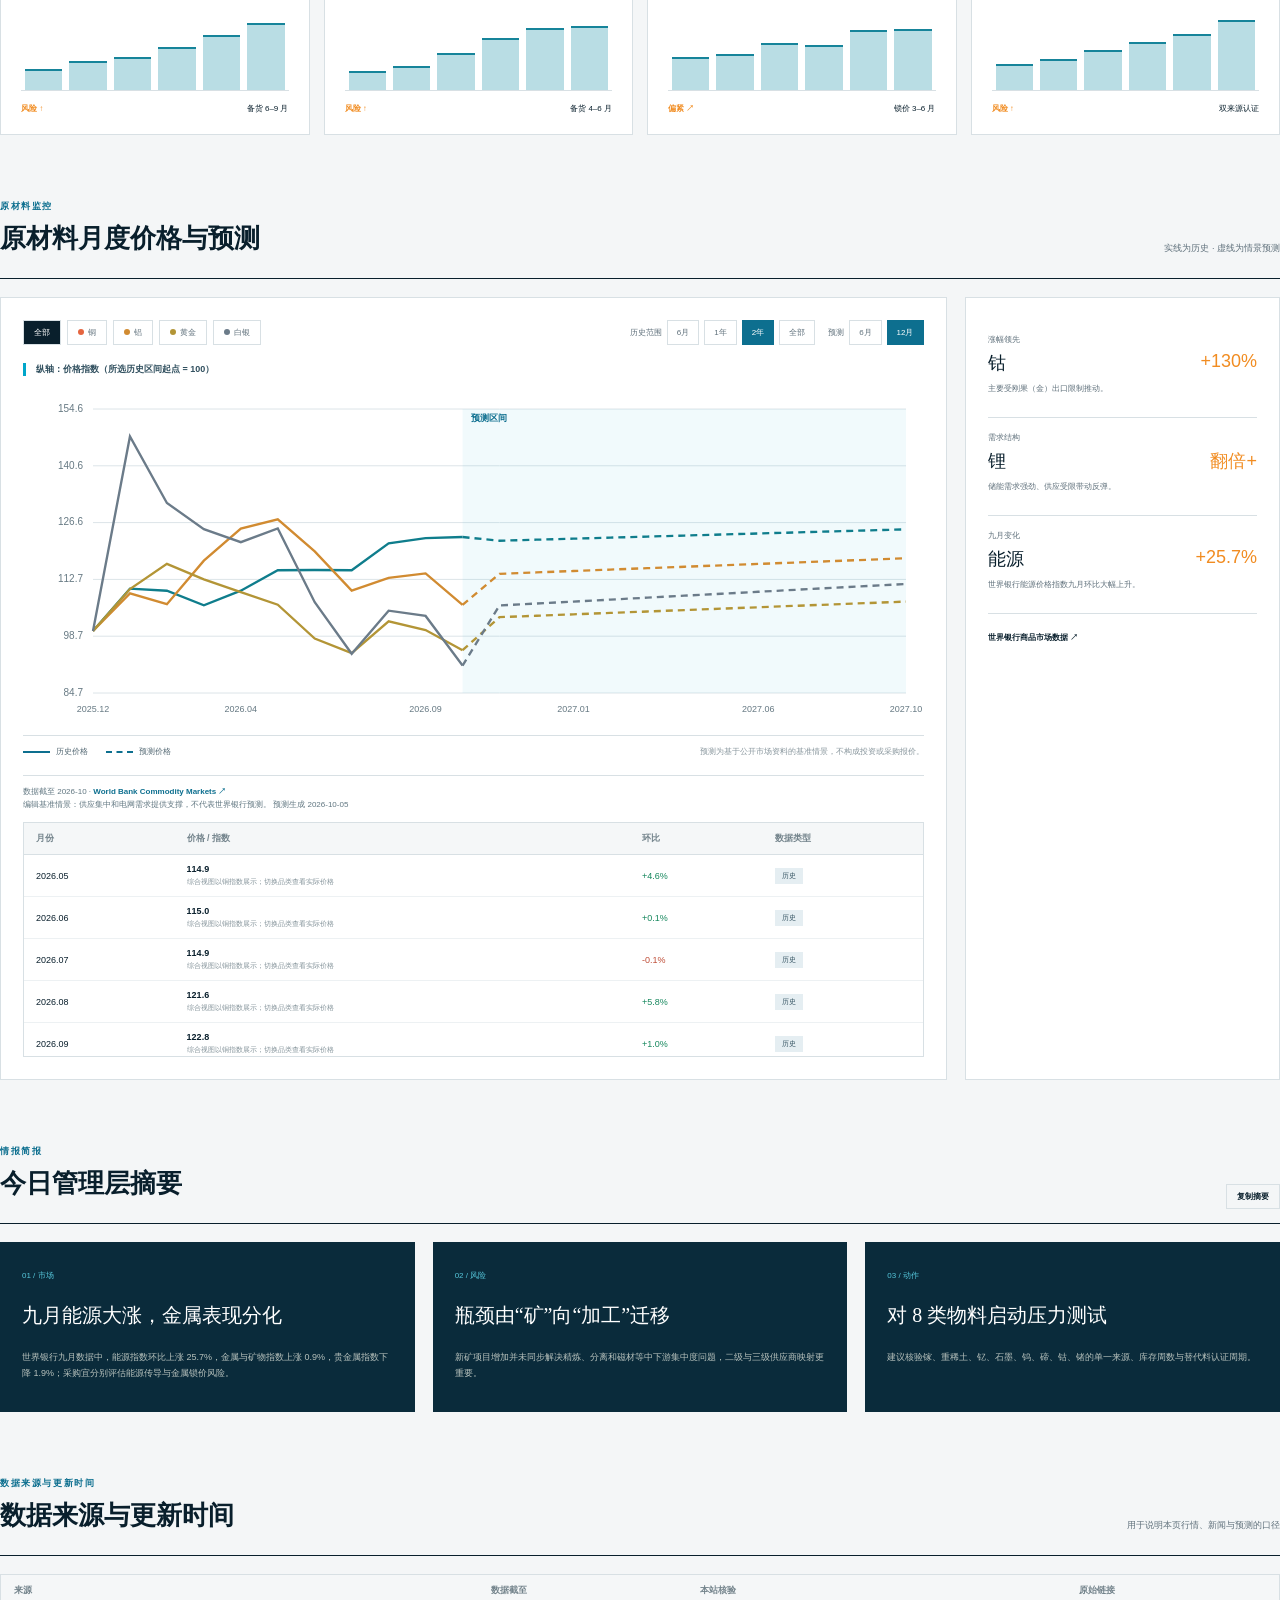
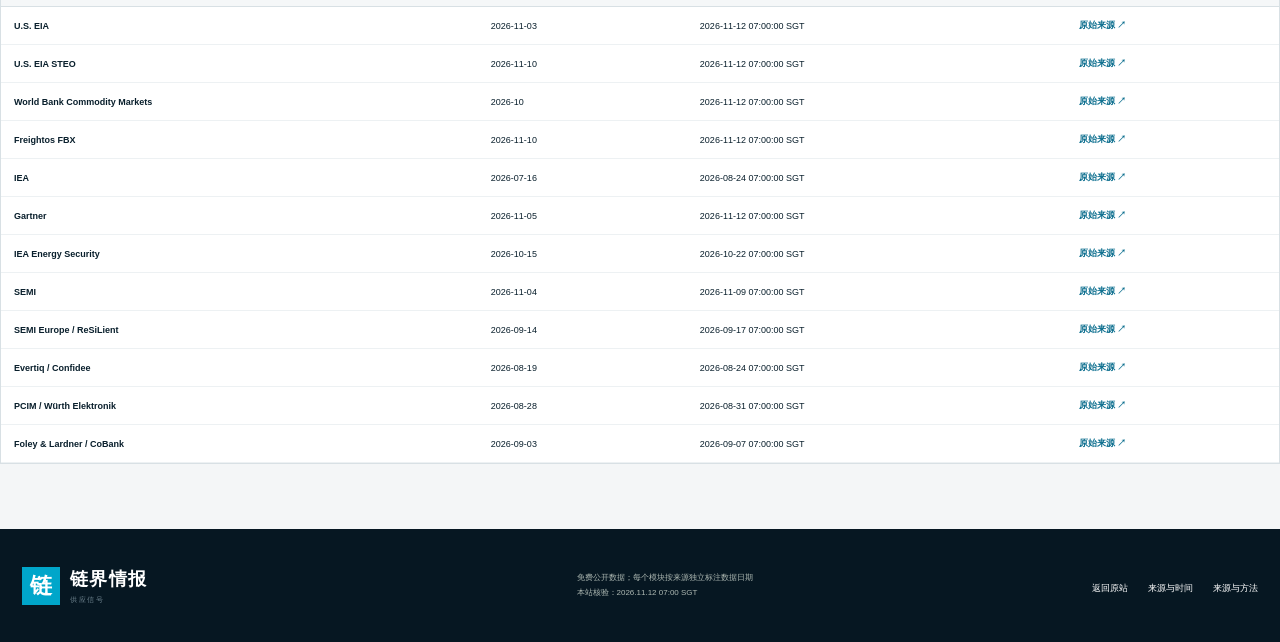
==== commit 99138d23: "Refresh supply chain data for Nov 12" ====
--- a/supply-chain/index.html
+++ b/supply-chain/index.html
@@ -9,10 +9,10 @@
   <meta property="og:image" content="./og-v2.png">
   <meta name="twitter:card" content="summary_large_image">
   <title>链界情报｜全球供应链风险雷达</title>
-  <link rel="stylesheet" href="./styles.css?v=20261109-1">
+  <link rel="stylesheet" href="./styles.css?v=20261112-1">
 </head>
 <body>
-  <div class="topline"><span>SC SIGNAL DESK · 2026.11.09</span><p>全球贸易 / 采购风险 / 运价 / 关键原料</p><div class="live">● PUBLIC DATA · VERIFIED</div></div>
+  <div class="topline"><span>SC SIGNAL DESK · 2026.11.12</span><p>全球贸易 / 采购风险 / 运价 / 关键原料</p><div class="live">● PUBLIC DATA · VERIFIED</div></div>
   <header>
     <a class="brand" href="#"><span class="brandmark">链</span><span><b>链界情报</b><small>SUPPLY SIGNALS</small></span></a>
     <nav aria-label="主导航">
@@ -30,7 +30,7 @@
         <div class="command-search"><label for="global-search">INTELLIGENCE SEARCH</label><div><input id="global-search" placeholder="搜索公司 / 物料 / HS 编码 / 国家，例如：Copper Cathodes"><button>分析 →</button></div><p><span>快捷查询</span><button>钴供应风险</button><button>中国 → 美国</button><button>HS 8542 半导体</button></p></div>
       </div>
       <div class="pulse-card">
-        <div class="pulse-head"><span>公开数据状态</span><time>核验 2026.11.09</time></div>
+        <div class="pulse-head"><span>公开数据状态</span><time>核验 2026.11.12</time></div>
         <div class="score"><strong>多源</strong><span><b>独立日期</b><br>逐项可追溯</span></div>
         <div class="pulse-factors"><span><b>EIA</b> 能源现货</span><span><b>World Bank</b> 月度原料</span><span><b>Freightos</b> 周度运价</span></div>
       </div>
@@ -66,7 +66,7 @@
     </section>
 
     <section class="freight-deck">
-      <div class="panel-heading light"><div><span>FREIGHT RATE PULSE</span><h2>全球集装箱航线周度变化</h2></div><div class="index-big"><span>FREIGHTOS FBX</span><b>11.03</b><em>WEEKLY</em></div></div>
+      <div class="panel-heading light"><div><span>FREIGHT RATE PULSE</span><h2>全球集装箱航线周度变化</h2></div><div class="index-big"><span>FREIGHTOS FBX</span><b>11.10</b><em>WEEKLY</em></div></div>
       <div class="route-grid" id="freightLaneGrid"></div>
       <p id="freightNote"></p>
     </section>
@@ -174,9 +174,9 @@
     </section>
   </main>
 
-  <footer class="site-footer"><div class="brand"><span class="brandmark">链</span><span><b>链界情报</b><small>SUPPLY SIGNALS</small></span></div><p>免费公开数据；每个模块按来源独立标注数据日期<br>本站核验：2026.11.09 07:00 SGT</p><div><a href="../">返回原站</a><a href="#sources">来源与时间</a><a href="https://www.iea.org/reports/global-critical-minerals-outlook-2026" target="_blank" rel="noreferrer">来源与方法</a></div></footer>
+  <footer class="site-footer"><div class="brand"><span class="brandmark">链</span><span><b>链界情报</b><small>SUPPLY SIGNALS</small></span></div><p>免费公开数据；每个模块按来源独立标注数据日期<br>本站核验：2026.11.12 07:00 SGT</p><div><a href="../">返回原站</a><a href="#sources">来源与时间</a><a href="https://www.iea.org/reports/global-critical-minerals-outlook-2026" target="_blank" rel="noreferrer">来源与方法</a></div></footer>
   <div class="toast" role="status">摘要已复制</div>
-  <script src="./data.js?v=20261109-1"></script>
-  <script src="./app.js?v=20261109-1"></script>
+  <script src="./data.js?v=20261112-1"></script>
+  <script src="./app.js?v=20261112-1"></script>
 </body>
 </html>
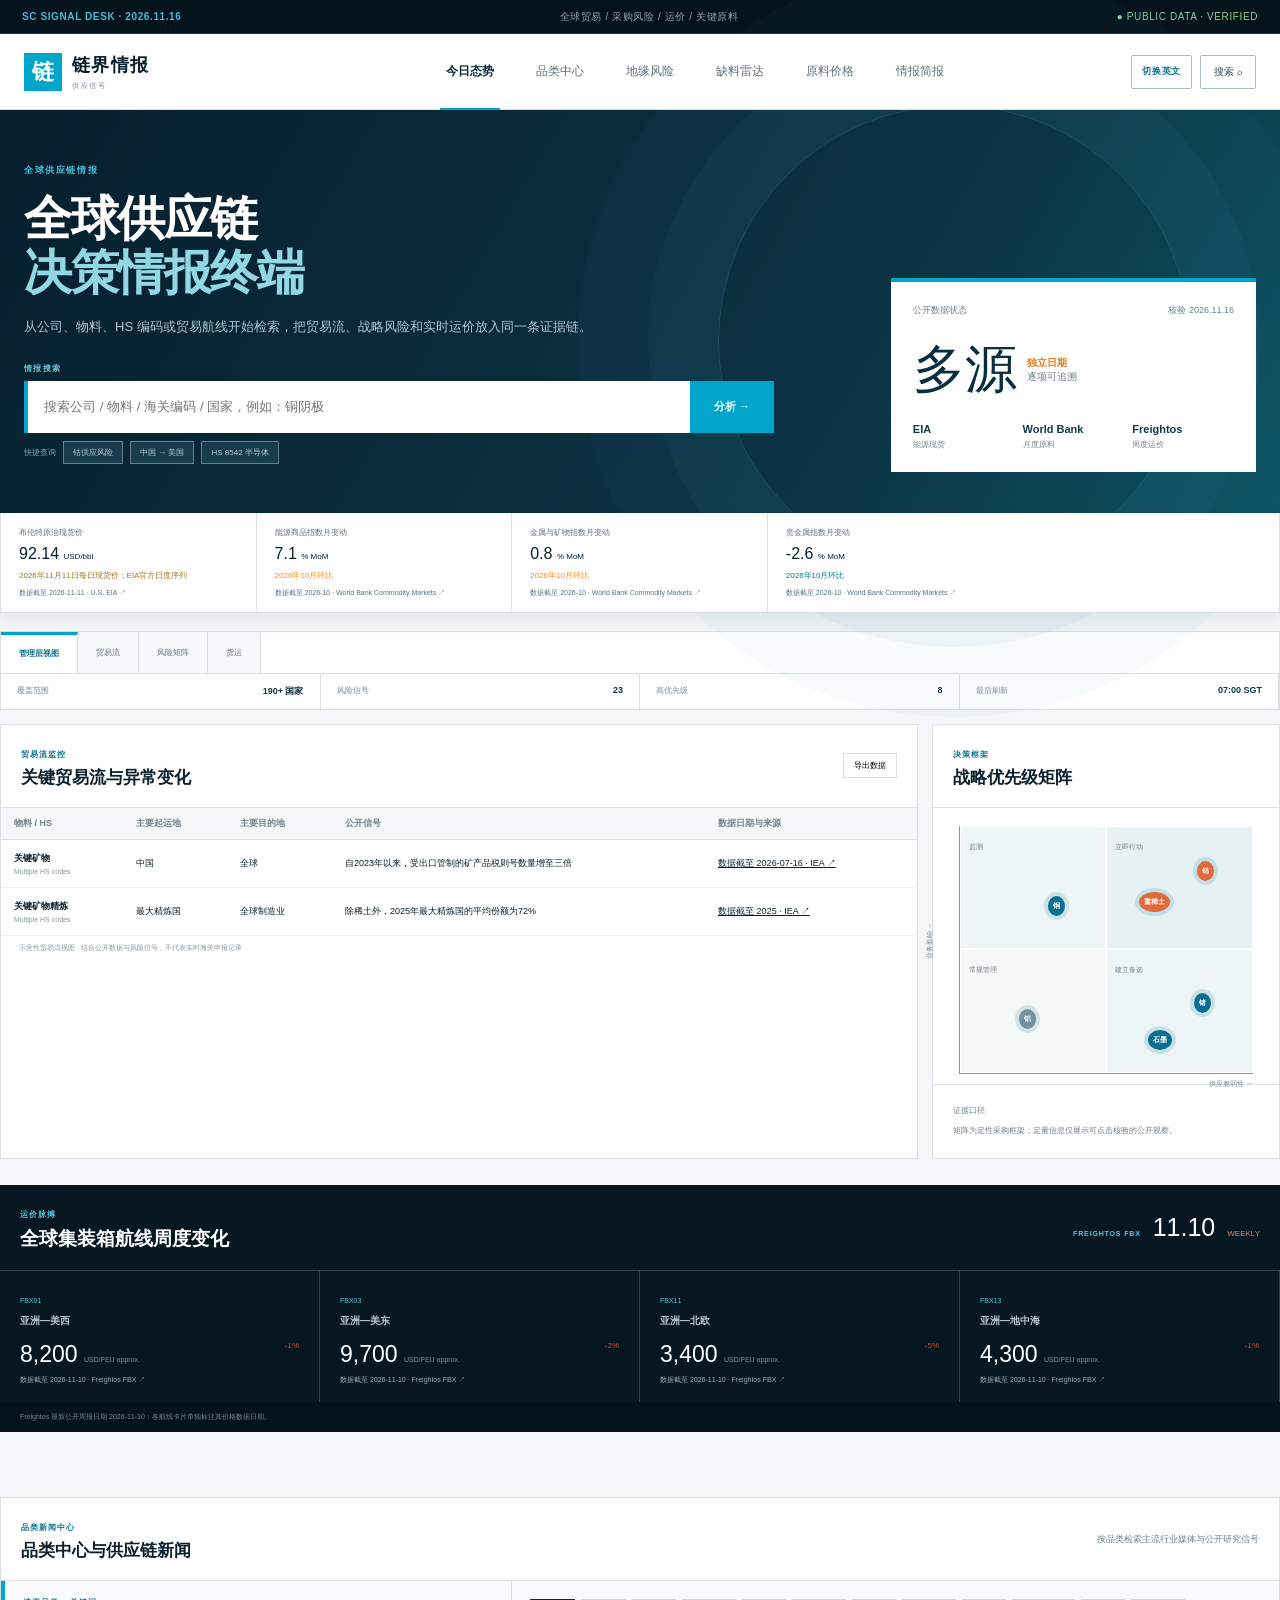
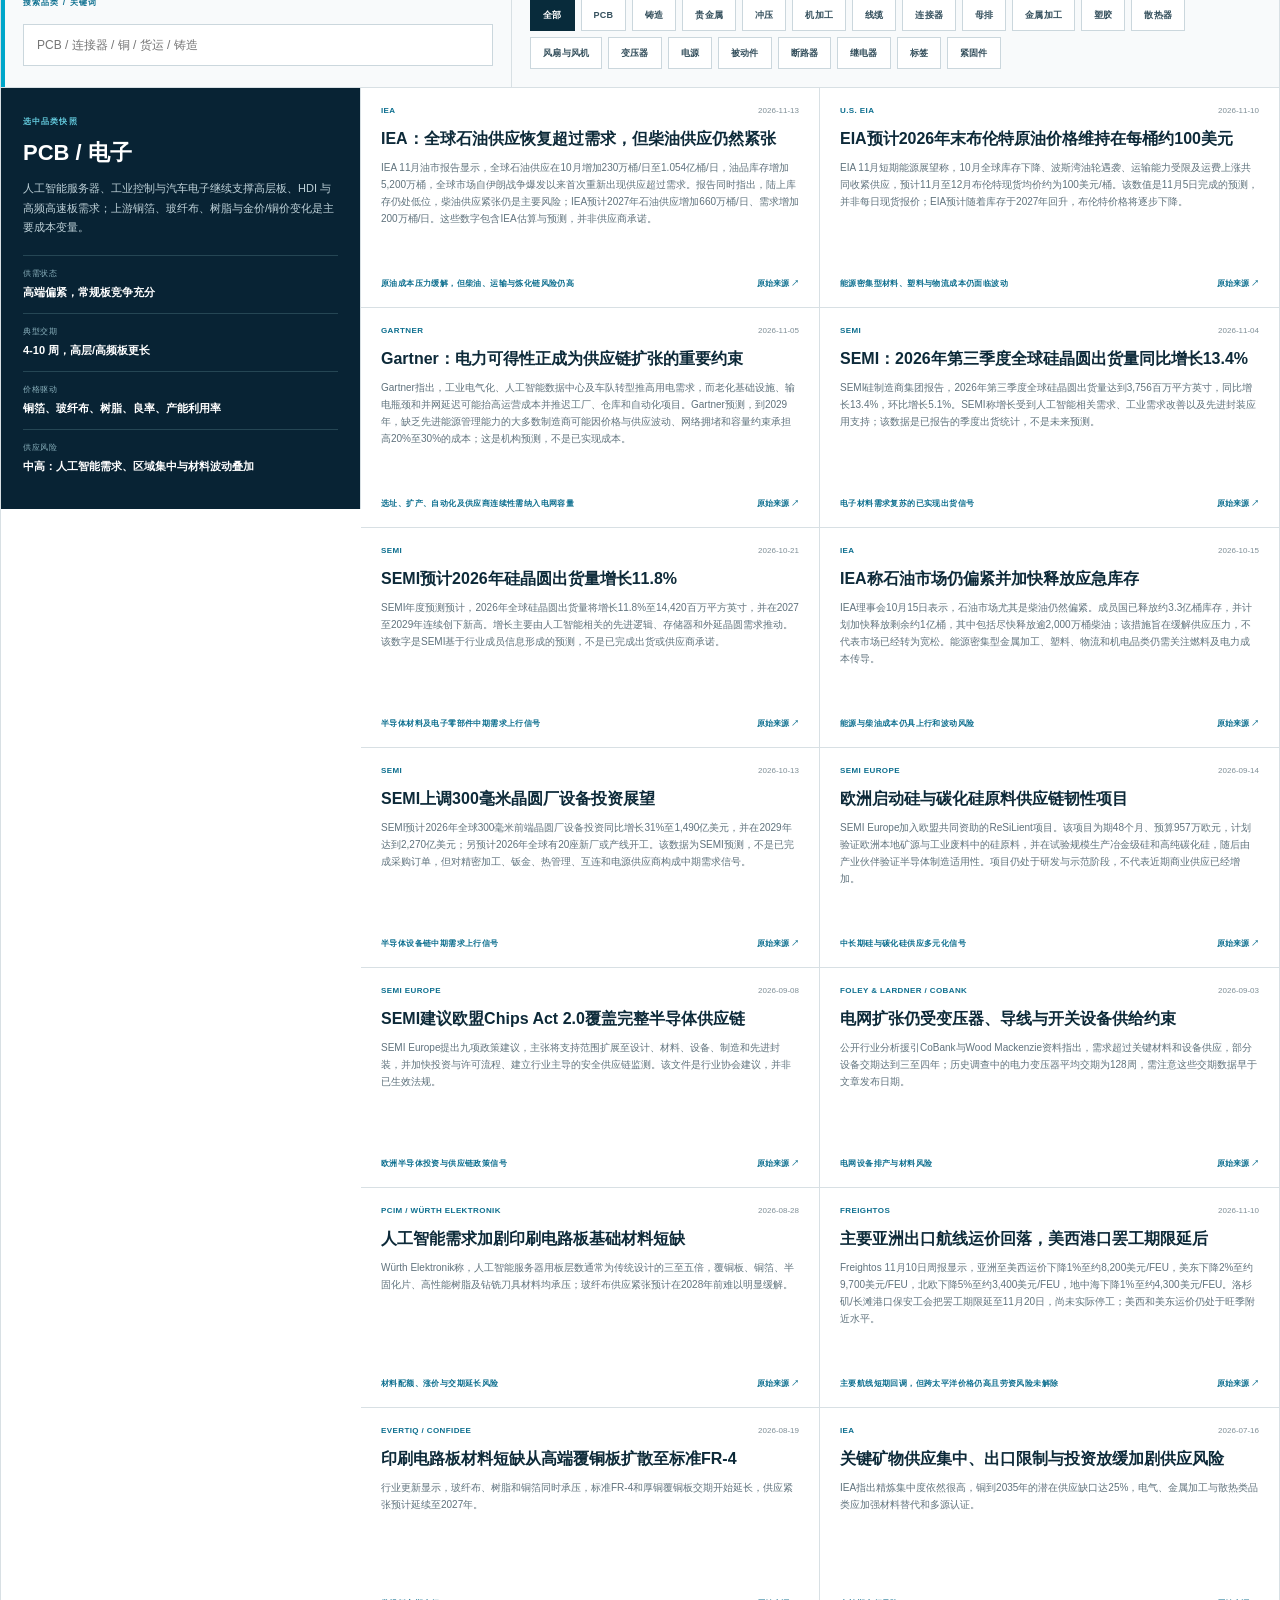
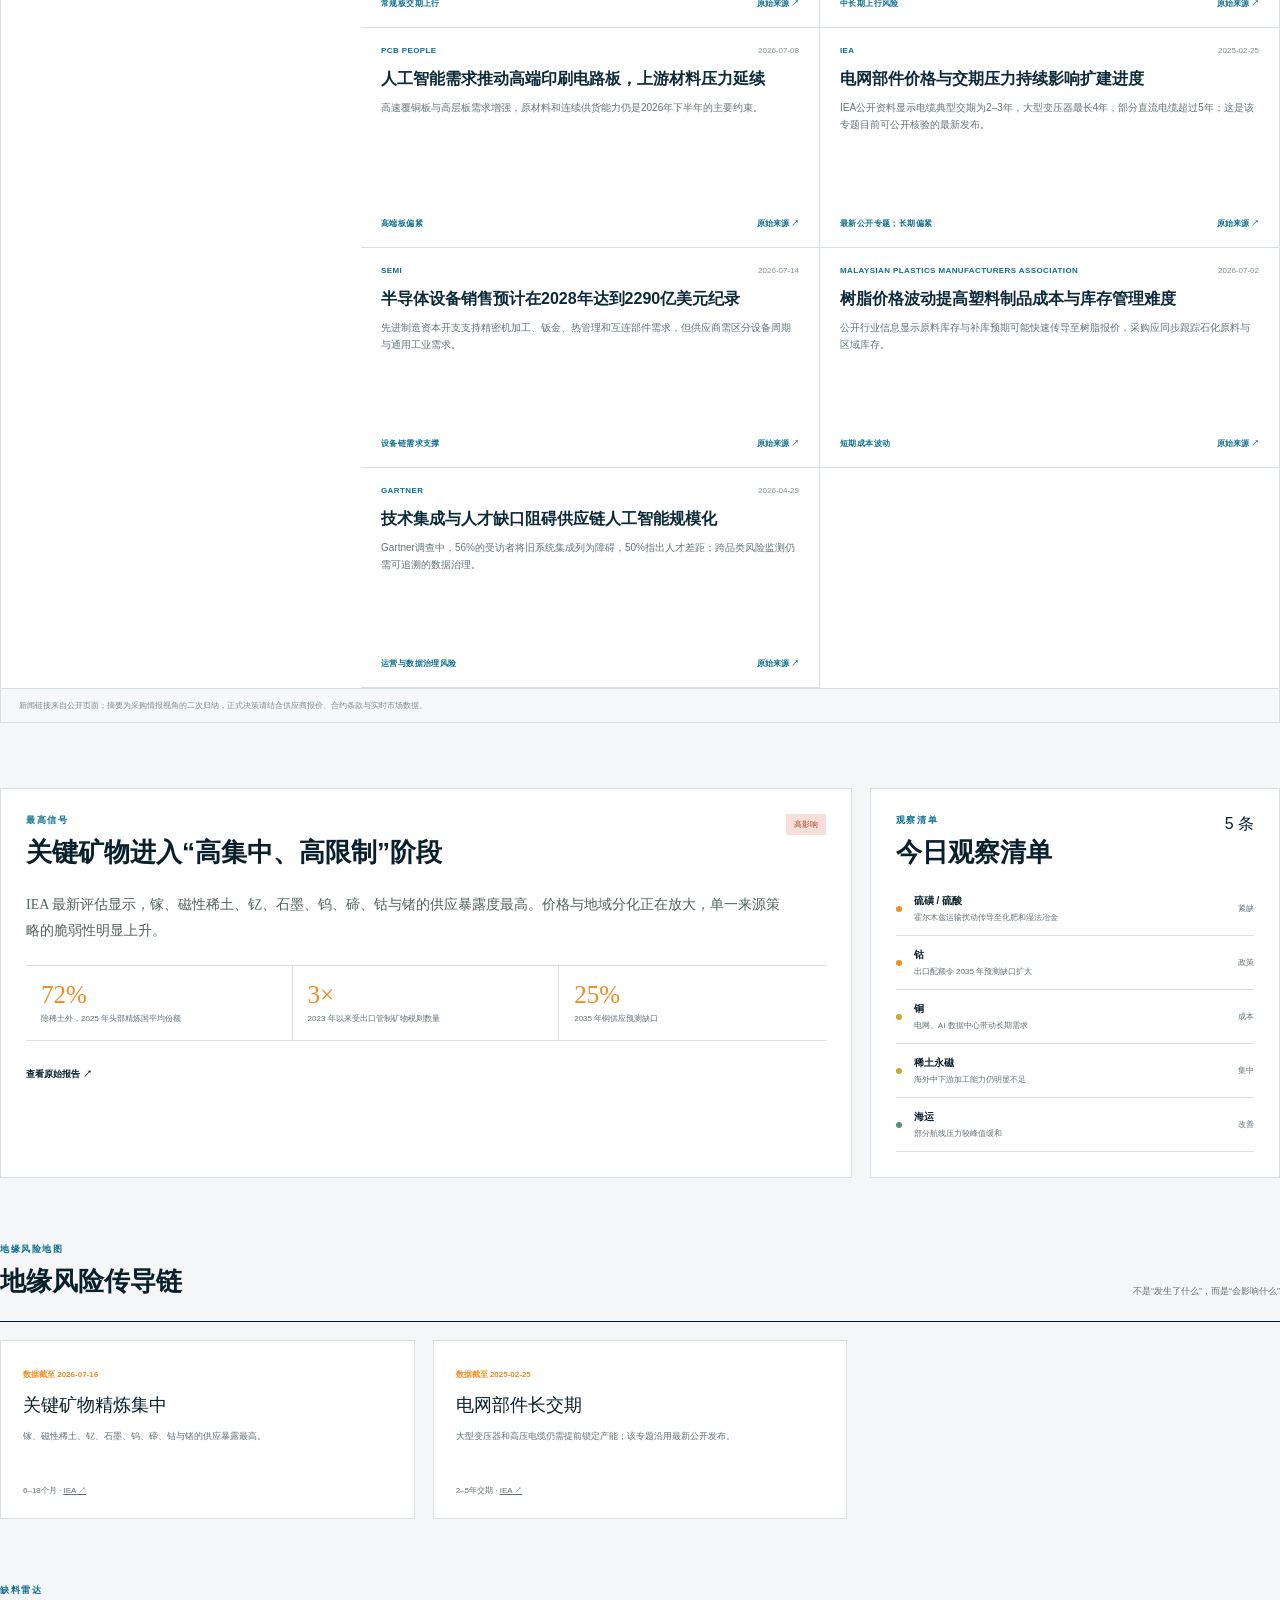
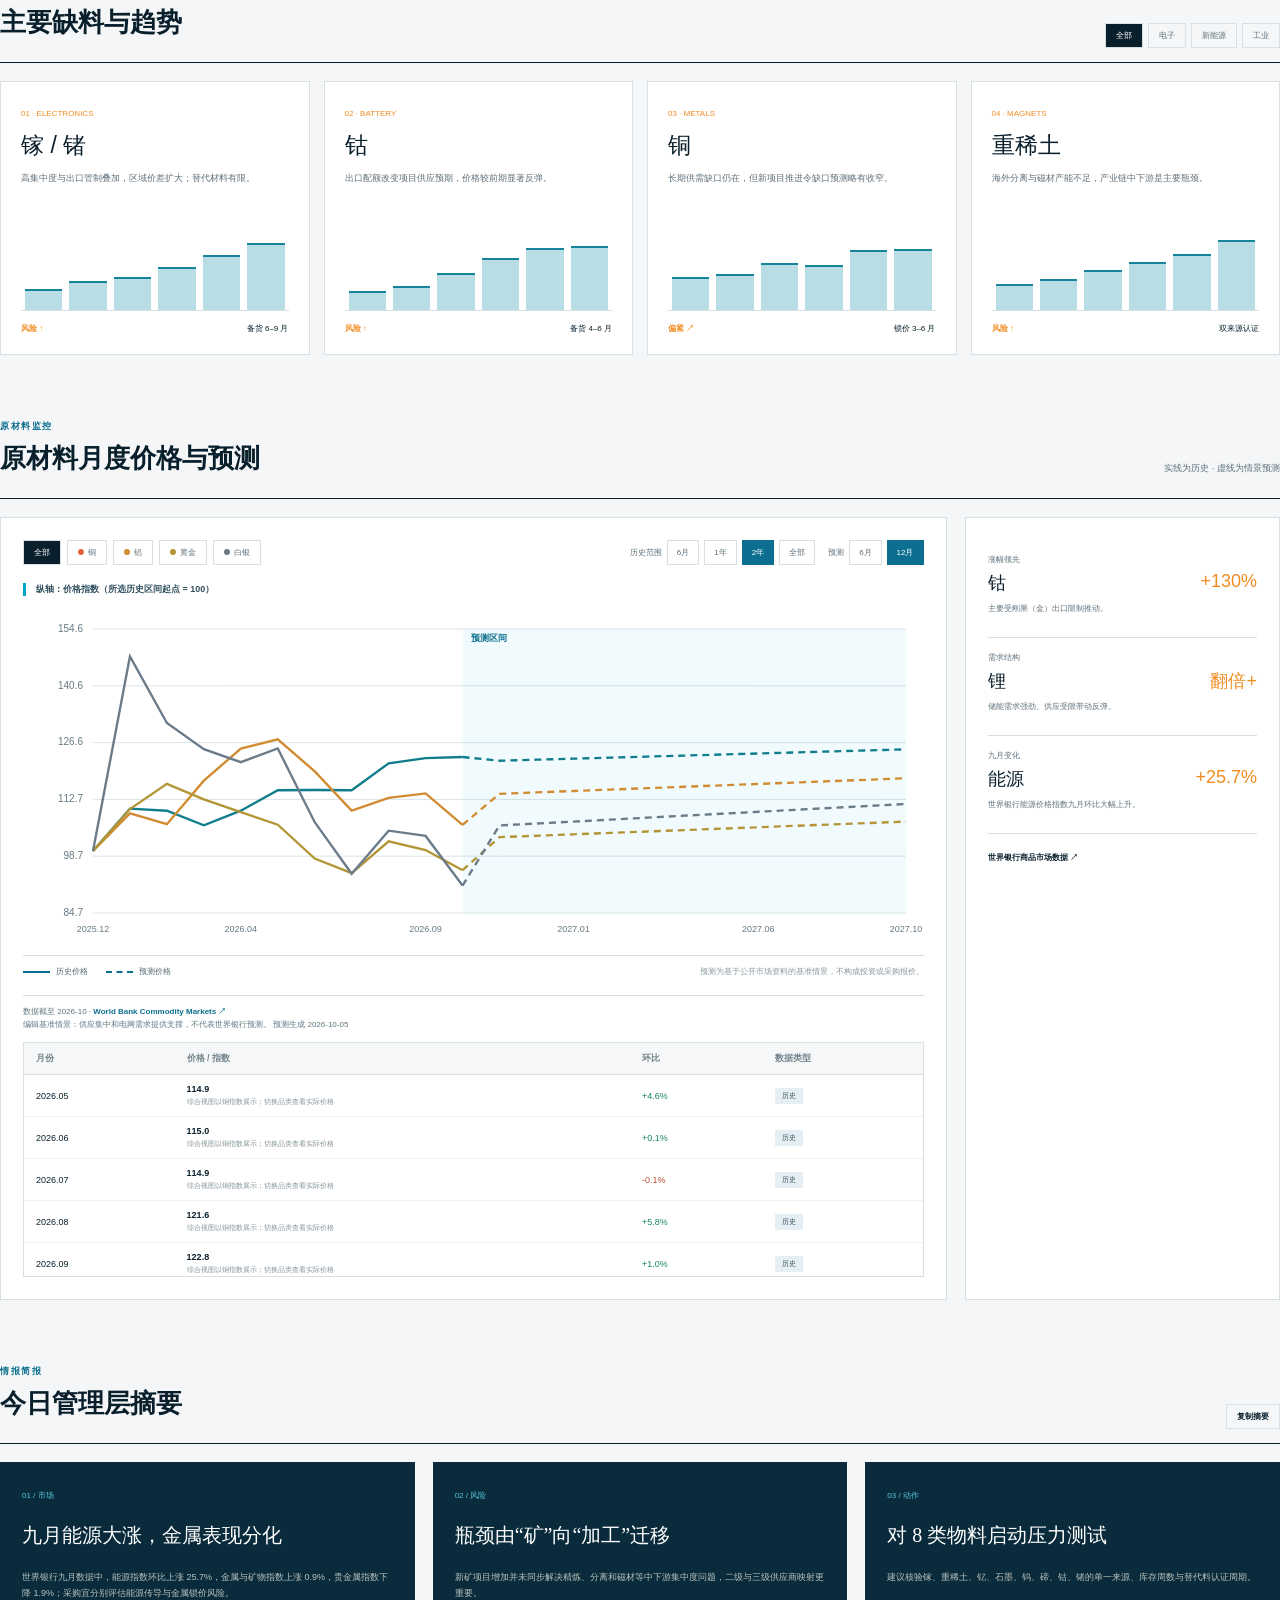
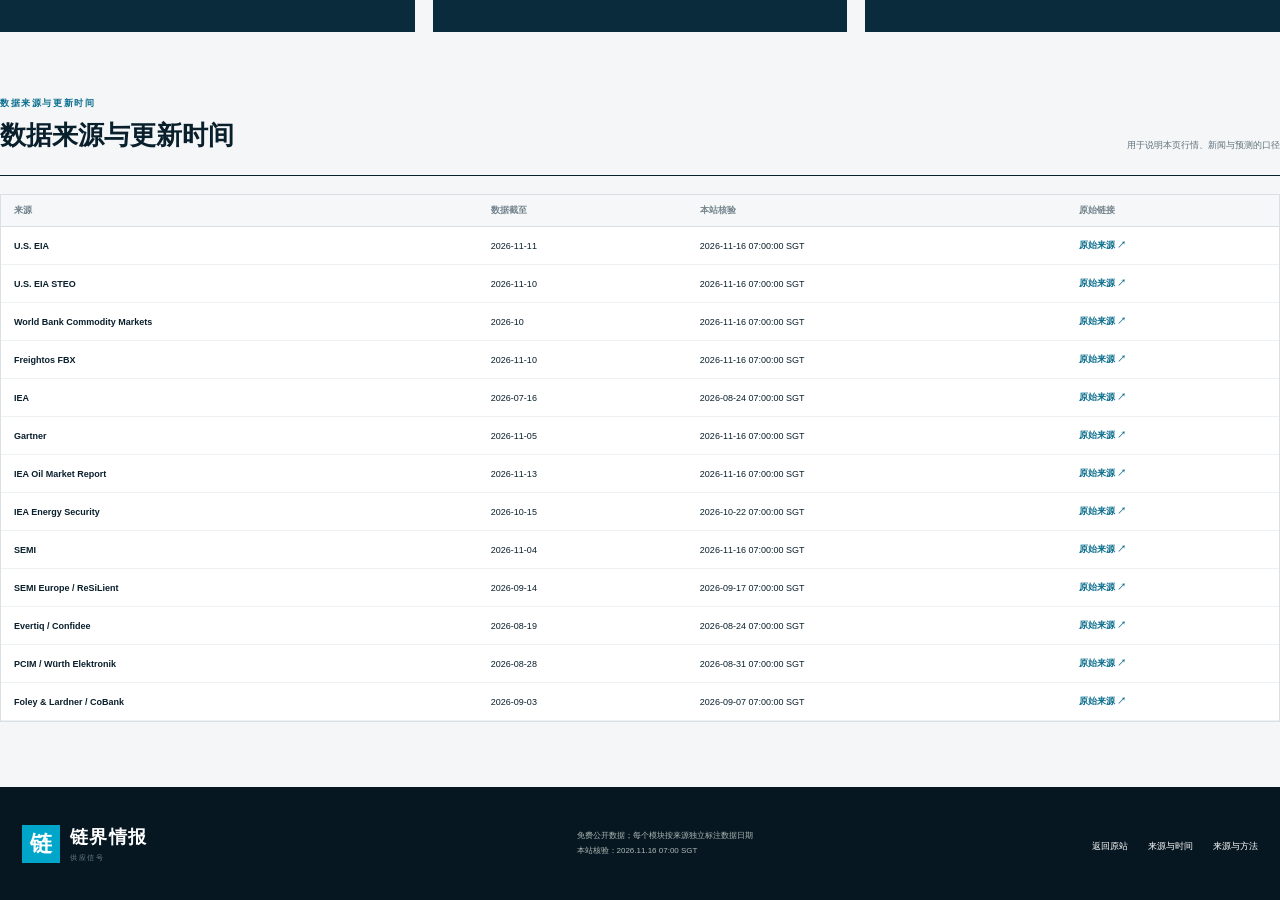
==== commit 73fc02a2: "Refresh supply chain data for Nov 16" ====
--- a/supply-chain/index.html
+++ b/supply-chain/index.html
@@ -9,10 +9,10 @@
   <meta property="og:image" content="./og-v2.png">
   <meta name="twitter:card" content="summary_large_image">
   <title>链界情报｜全球供应链风险雷达</title>
-  <link rel="stylesheet" href="./styles.css?v=20261112-1">
+  <link rel="stylesheet" href="./styles.css?v=20261116-1">
 </head>
 <body>
-  <div class="topline"><span>SC SIGNAL DESK · 2026.11.12</span><p>全球贸易 / 采购风险 / 运价 / 关键原料</p><div class="live">● PUBLIC DATA · VERIFIED</div></div>
+  <div class="topline"><span>SC SIGNAL DESK · 2026.11.16</span><p>全球贸易 / 采购风险 / 运价 / 关键原料</p><div class="live">● PUBLIC DATA · VERIFIED</div></div>
   <header>
     <a class="brand" href="#"><span class="brandmark">链</span><span><b>链界情报</b><small>SUPPLY SIGNALS</small></span></a>
     <nav aria-label="主导航">
@@ -30,7 +30,7 @@
         <div class="command-search"><label for="global-search">INTELLIGENCE SEARCH</label><div><input id="global-search" placeholder="搜索公司 / 物料 / HS 编码 / 国家，例如：Copper Cathodes"><button>分析 →</button></div><p><span>快捷查询</span><button>钴供应风险</button><button>中国 → 美国</button><button>HS 8542 半导体</button></p></div>
       </div>
       <div class="pulse-card">
-        <div class="pulse-head"><span>公开数据状态</span><time>核验 2026.11.12</time></div>
+        <div class="pulse-head"><span>公开数据状态</span><time>核验 2026.11.16</time></div>
         <div class="score"><strong>多源</strong><span><b>独立日期</b><br>逐项可追溯</span></div>
         <div class="pulse-factors"><span><b>EIA</b> 能源现货</span><span><b>World Bank</b> 月度原料</span><span><b>Freightos</b> 周度运价</span></div>
       </div>
@@ -174,9 +174,9 @@
     </section>
   </main>
 
-  <footer class="site-footer"><div class="brand"><span class="brandmark">链</span><span><b>链界情报</b><small>SUPPLY SIGNALS</small></span></div><p>免费公开数据；每个模块按来源独立标注数据日期<br>本站核验：2026.11.12 07:00 SGT</p><div><a href="../">返回原站</a><a href="#sources">来源与时间</a><a href="https://www.iea.org/reports/global-critical-minerals-outlook-2026" target="_blank" rel="noreferrer">来源与方法</a></div></footer>
+  <footer class="site-footer"><div class="brand"><span class="brandmark">链</span><span><b>链界情报</b><small>SUPPLY SIGNALS</small></span></div><p>免费公开数据；每个模块按来源独立标注数据日期<br>本站核验：2026.11.16 07:00 SGT</p><div><a href="../">返回原站</a><a href="#sources">来源与时间</a><a href="https://www.iea.org/reports/global-critical-minerals-outlook-2026" target="_blank" rel="noreferrer">来源与方法</a></div></footer>
   <div class="toast" role="status">摘要已复制</div>
-  <script src="./data.js?v=20261112-1"></script>
-  <script src="./app.js?v=20261112-1"></script>
+  <script src="./data.js?v=20261116-1"></script>
+  <script src="./app.js?v=20261116-1"></script>
 </body>
 </html>
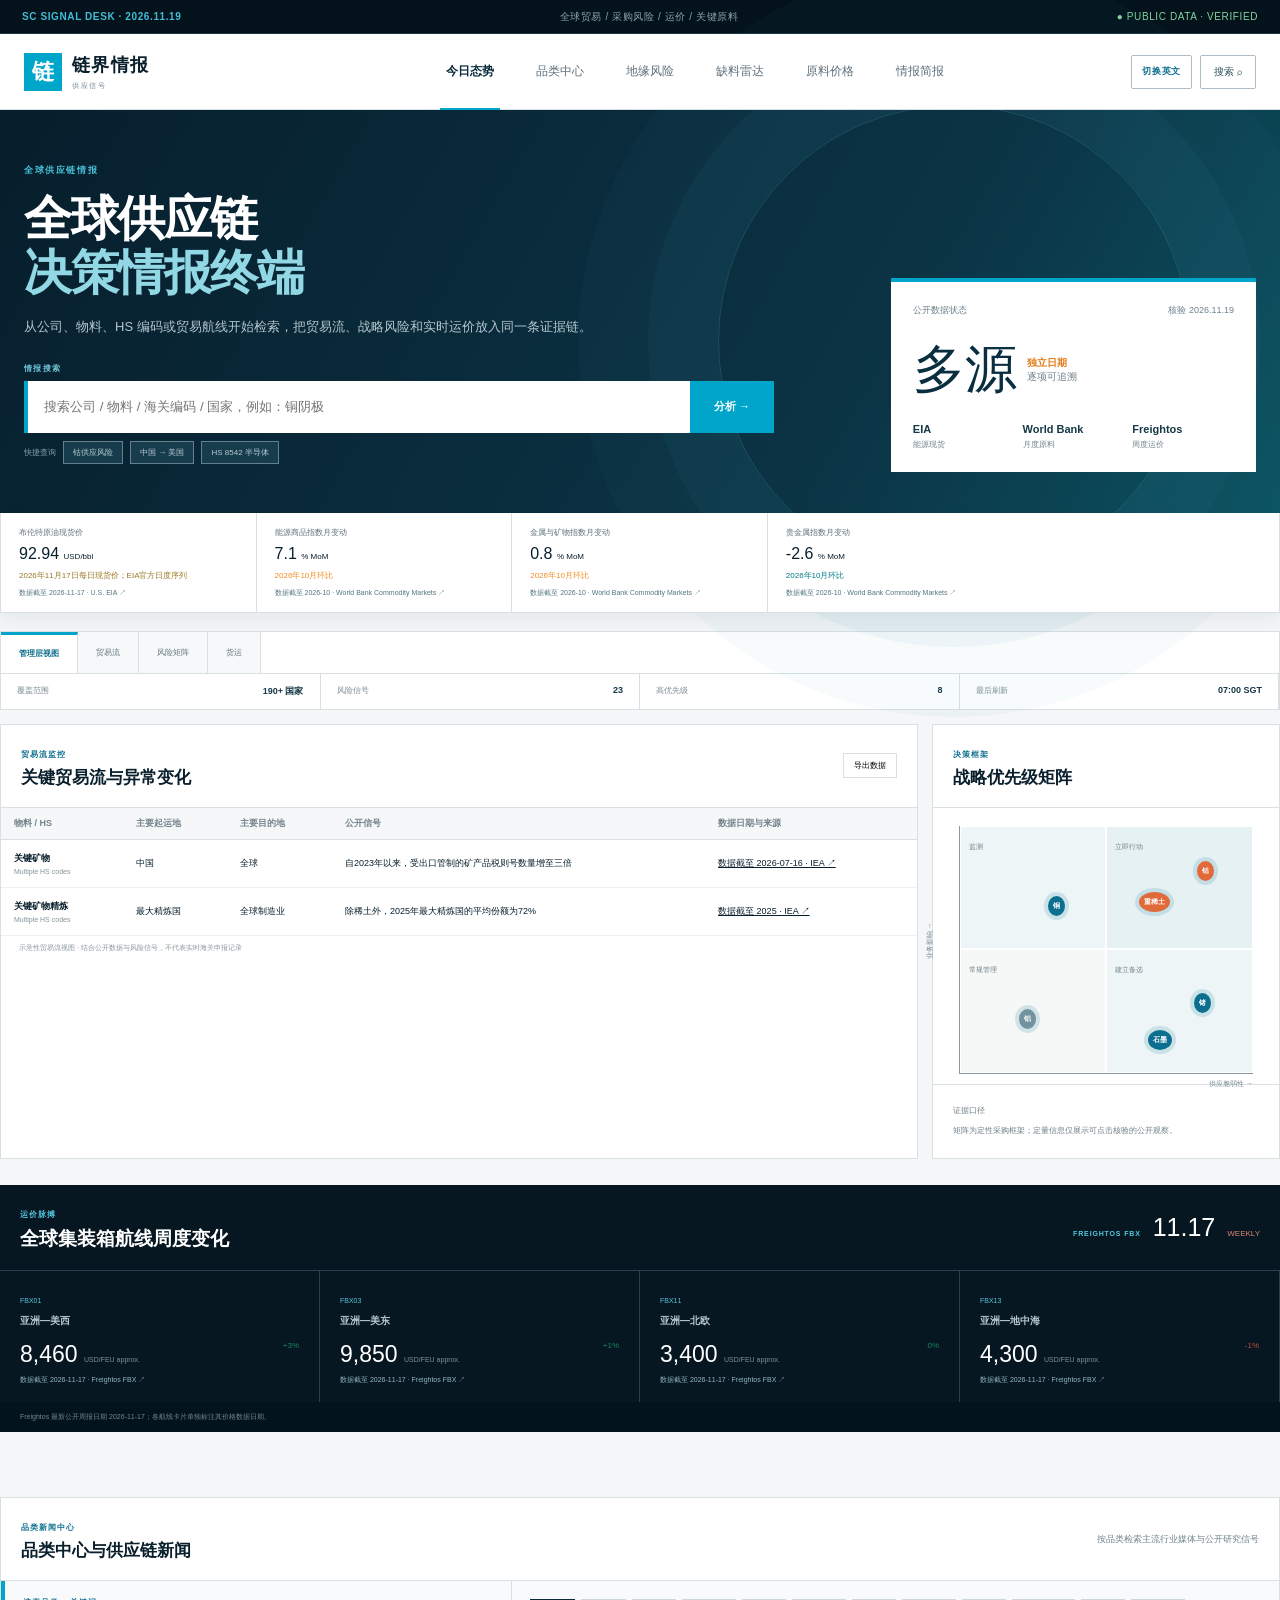
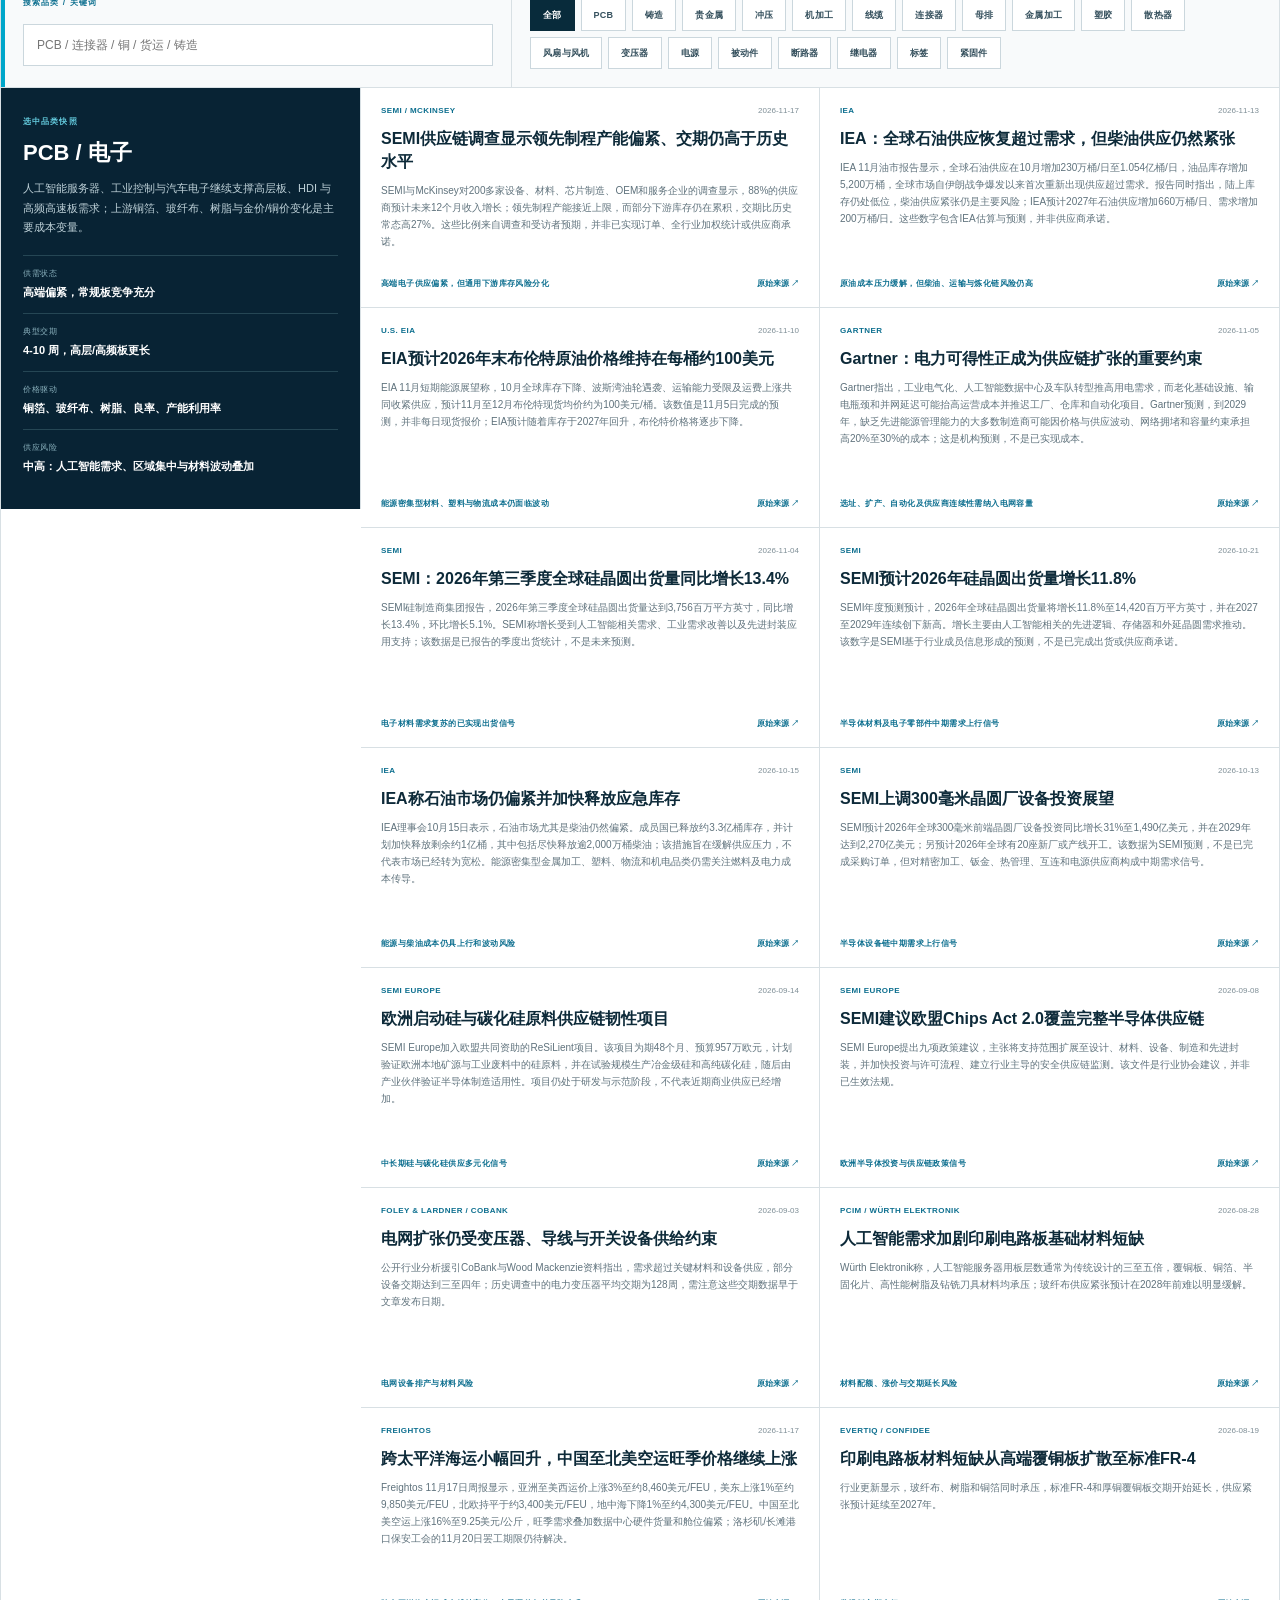
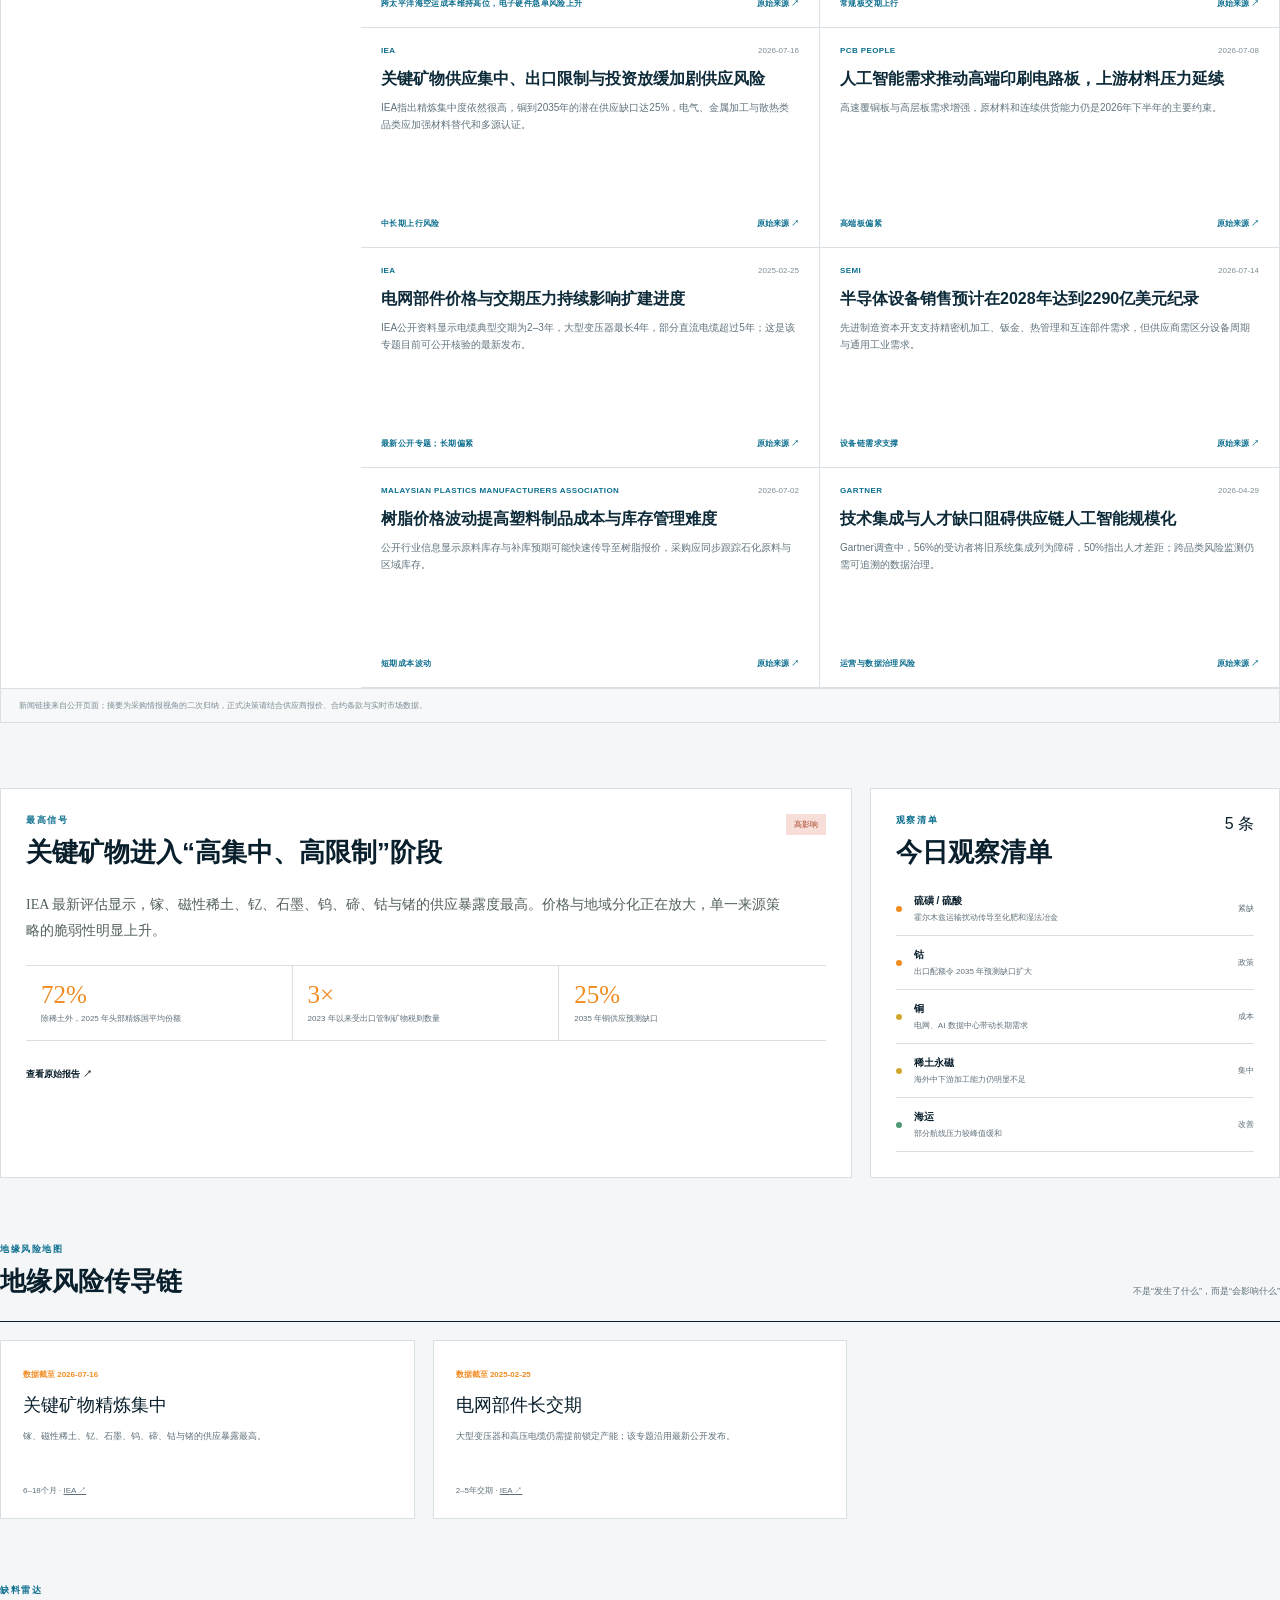
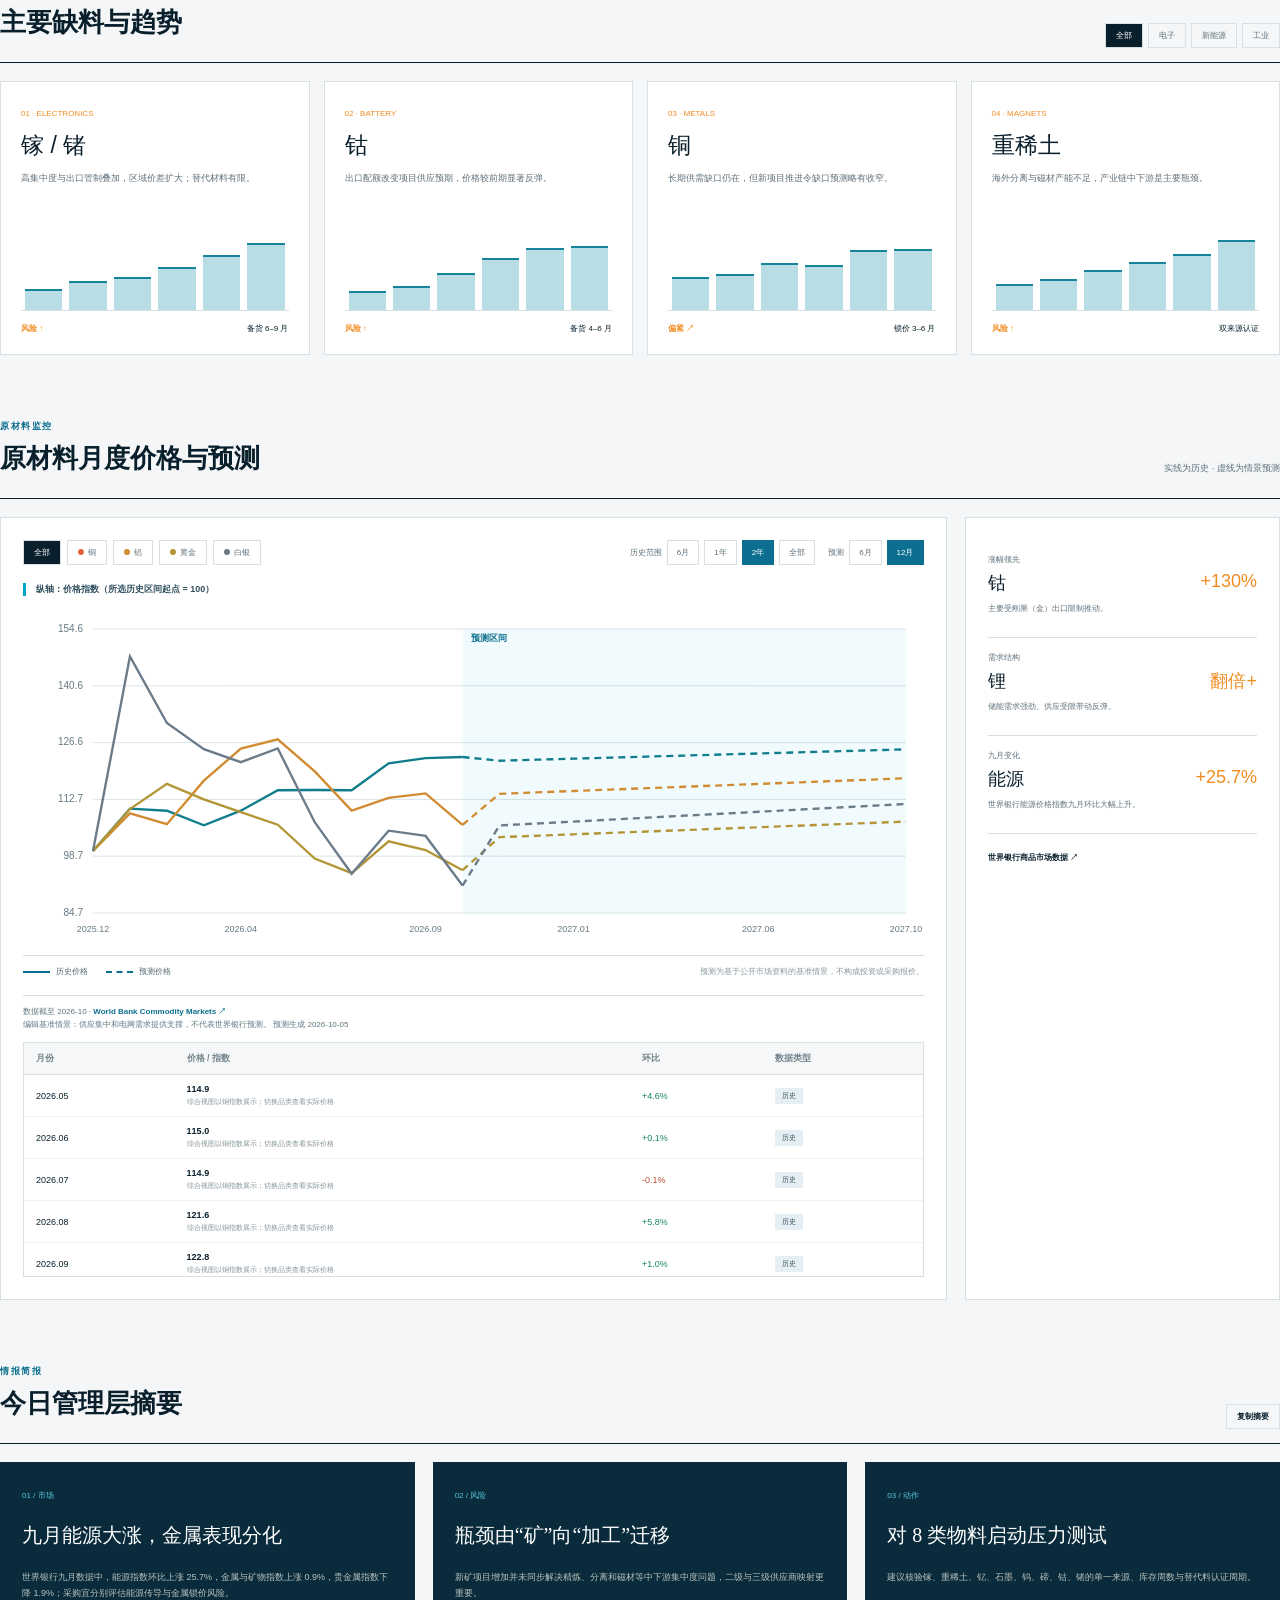
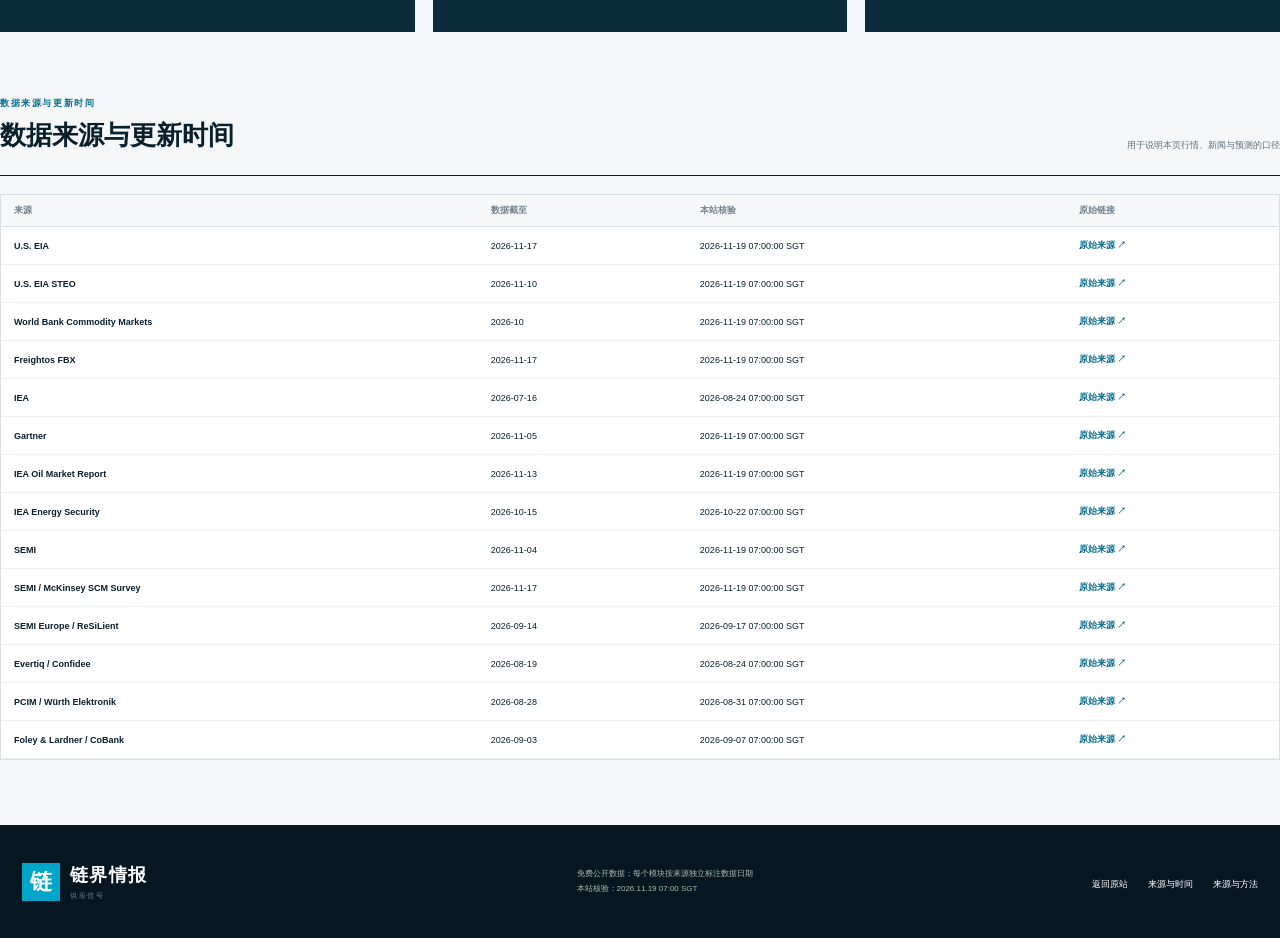
==== commit 7fd2e445: "Refresh supply chain data for Nov 19" ====
--- a/supply-chain/index.html
+++ b/supply-chain/index.html
@@ -9,10 +9,10 @@
   <meta property="og:image" content="./og-v2.png">
   <meta name="twitter:card" content="summary_large_image">
   <title>链界情报｜全球供应链风险雷达</title>
-  <link rel="stylesheet" href="./styles.css?v=20261116-1">
+  <link rel="stylesheet" href="./styles.css?v=20261119-1">
 </head>
 <body>
-  <div class="topline"><span>SC SIGNAL DESK · 2026.11.16</span><p>全球贸易 / 采购风险 / 运价 / 关键原料</p><div class="live">● PUBLIC DATA · VERIFIED</div></div>
+  <div class="topline"><span>SC SIGNAL DESK · 2026.11.19</span><p>全球贸易 / 采购风险 / 运价 / 关键原料</p><div class="live">● PUBLIC DATA · VERIFIED</div></div>
   <header>
     <a class="brand" href="#"><span class="brandmark">链</span><span><b>链界情报</b><small>SUPPLY SIGNALS</small></span></a>
     <nav aria-label="主导航">
@@ -30,7 +30,7 @@
         <div class="command-search"><label for="global-search">INTELLIGENCE SEARCH</label><div><input id="global-search" placeholder="搜索公司 / 物料 / HS 编码 / 国家，例如：Copper Cathodes"><button>分析 →</button></div><p><span>快捷查询</span><button>钴供应风险</button><button>中国 → 美国</button><button>HS 8542 半导体</button></p></div>
       </div>
       <div class="pulse-card">
-        <div class="pulse-head"><span>公开数据状态</span><time>核验 2026.11.16</time></div>
+        <div class="pulse-head"><span>公开数据状态</span><time>核验 2026.11.19</time></div>
         <div class="score"><strong>多源</strong><span><b>独立日期</b><br>逐项可追溯</span></div>
         <div class="pulse-factors"><span><b>EIA</b> 能源现货</span><span><b>World Bank</b> 月度原料</span><span><b>Freightos</b> 周度运价</span></div>
       </div>
@@ -66,7 +66,7 @@
     </section>
 
     <section class="freight-deck">
-      <div class="panel-heading light"><div><span>FREIGHT RATE PULSE</span><h2>全球集装箱航线周度变化</h2></div><div class="index-big"><span>FREIGHTOS FBX</span><b>11.10</b><em>WEEKLY</em></div></div>
+      <div class="panel-heading light"><div><span>FREIGHT RATE PULSE</span><h2>全球集装箱航线周度变化</h2></div><div class="index-big"><span>FREIGHTOS FBX</span><b>11.17</b><em>WEEKLY</em></div></div>
       <div class="route-grid" id="freightLaneGrid"></div>
       <p id="freightNote"></p>
     </section>
@@ -174,9 +174,9 @@
     </section>
   </main>
 
-  <footer class="site-footer"><div class="brand"><span class="brandmark">链</span><span><b>链界情报</b><small>SUPPLY SIGNALS</small></span></div><p>免费公开数据；每个模块按来源独立标注数据日期<br>本站核验：2026.11.16 07:00 SGT</p><div><a href="../">返回原站</a><a href="#sources">来源与时间</a><a href="https://www.iea.org/reports/global-critical-minerals-outlook-2026" target="_blank" rel="noreferrer">来源与方法</a></div></footer>
+  <footer class="site-footer"><div class="brand"><span class="brandmark">链</span><span><b>链界情报</b><small>SUPPLY SIGNALS</small></span></div><p>免费公开数据；每个模块按来源独立标注数据日期<br>本站核验：2026.11.19 07:00 SGT</p><div><a href="../">返回原站</a><a href="#sources">来源与时间</a><a href="https://www.iea.org/reports/global-critical-minerals-outlook-2026" target="_blank" rel="noreferrer">来源与方法</a></div></footer>
   <div class="toast" role="status">摘要已复制</div>
-  <script src="./data.js?v=20261116-1"></script>
-  <script src="./app.js?v=20261116-1"></script>
+  <script src="./data.js?v=20261119-1"></script>
+  <script src="./app.js?v=20261119-1"></script>
 </body>
 </html>
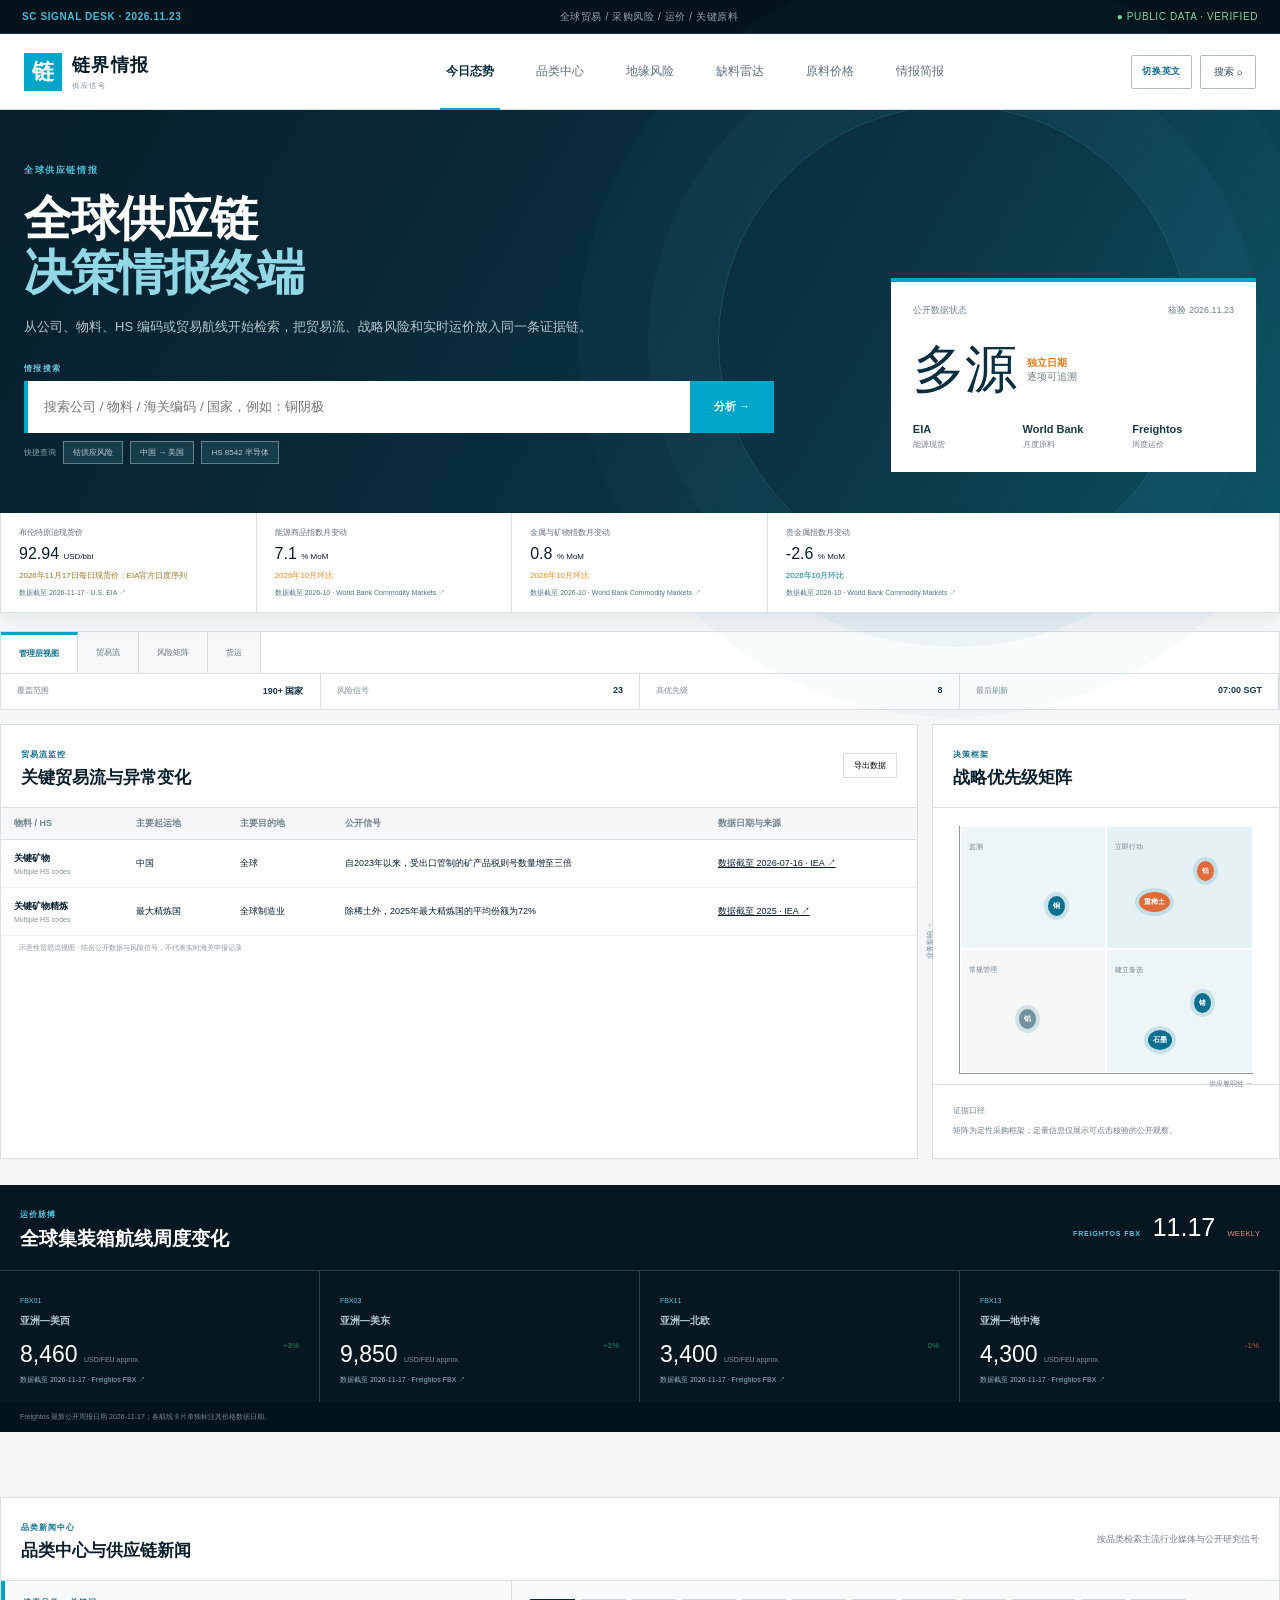
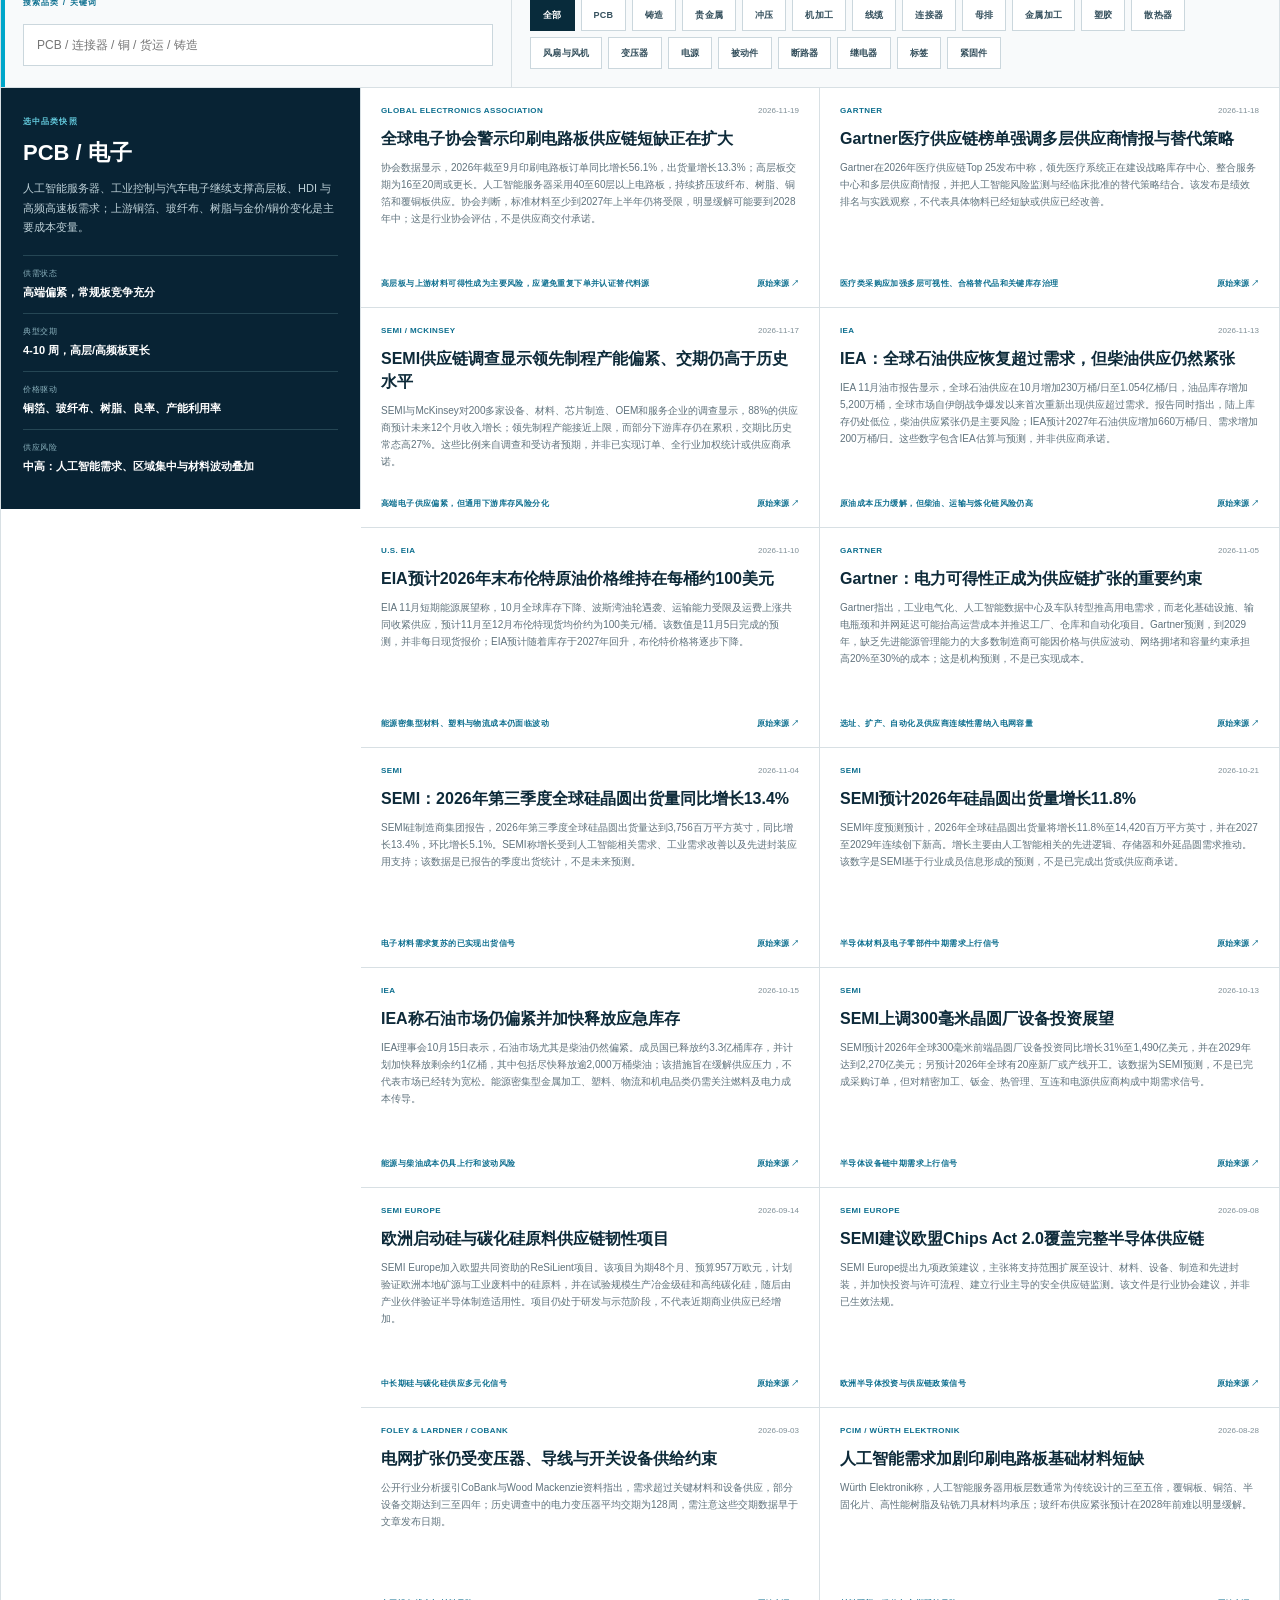
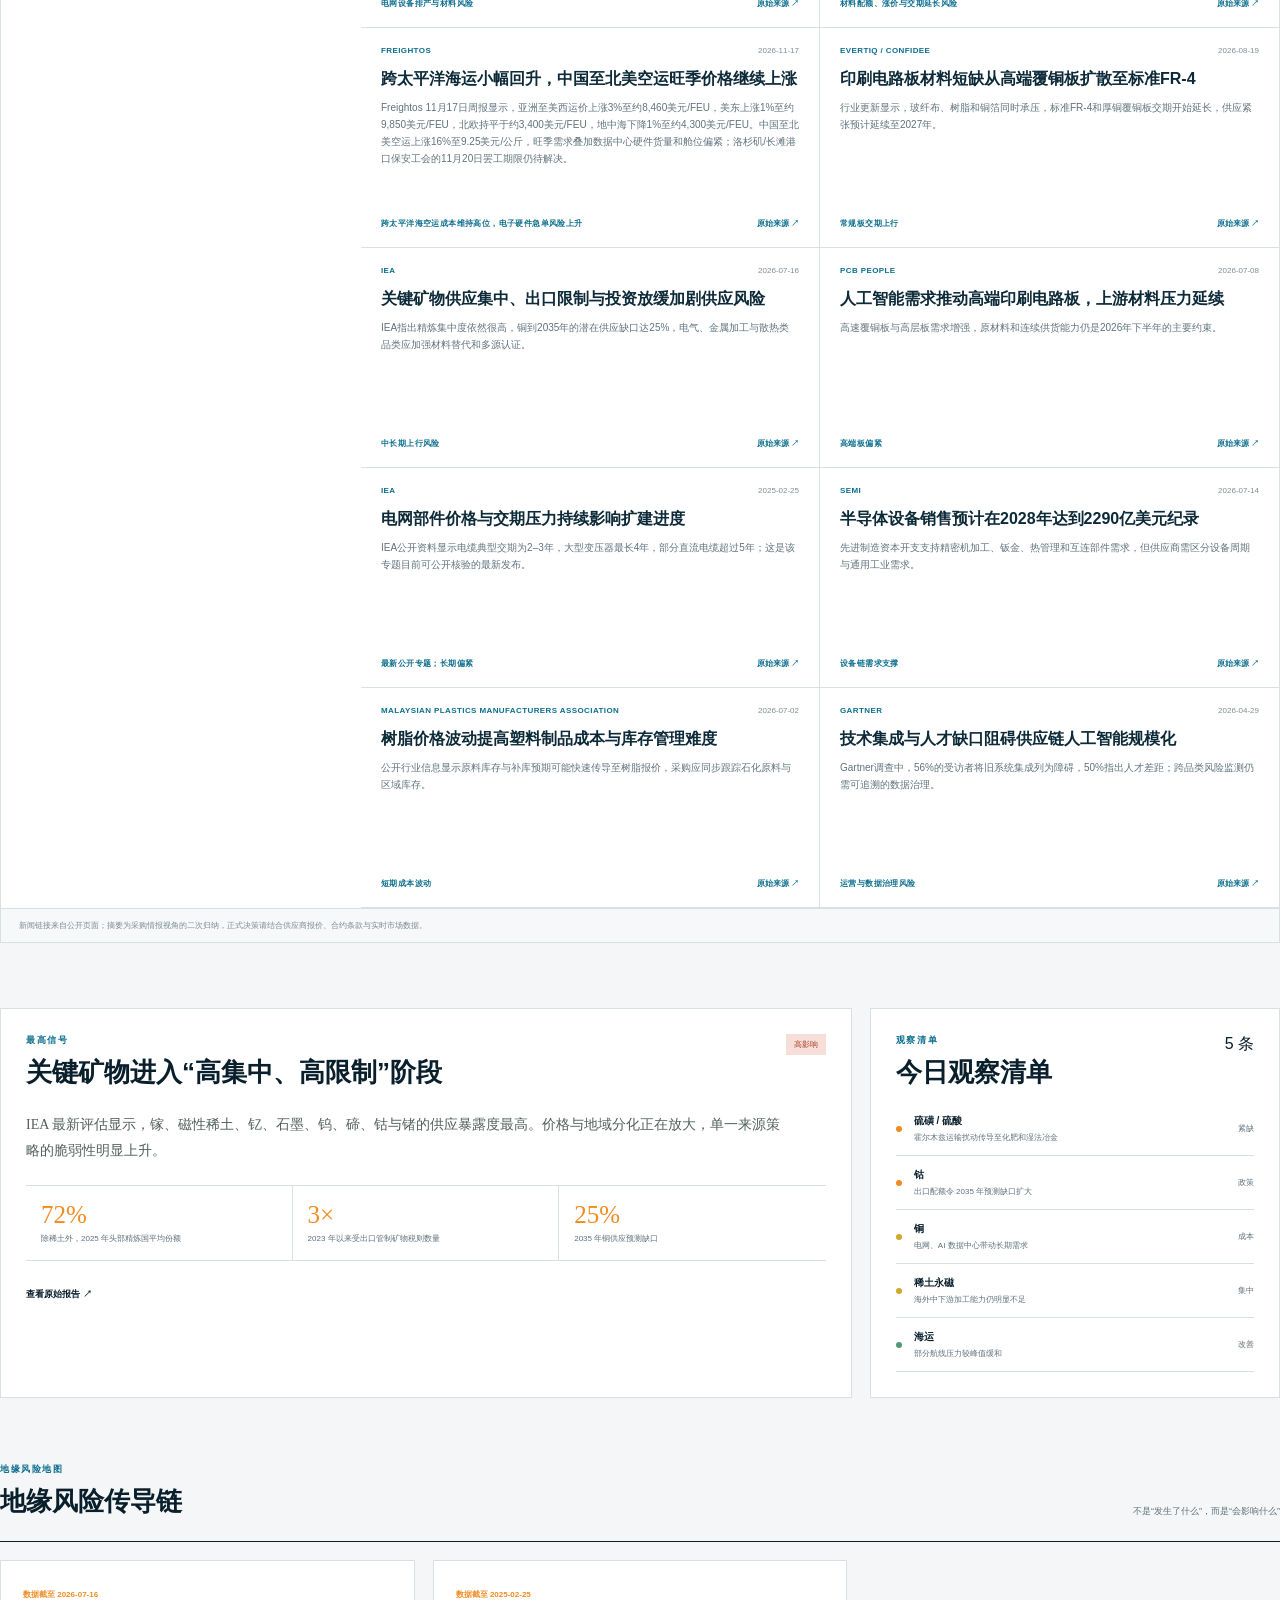
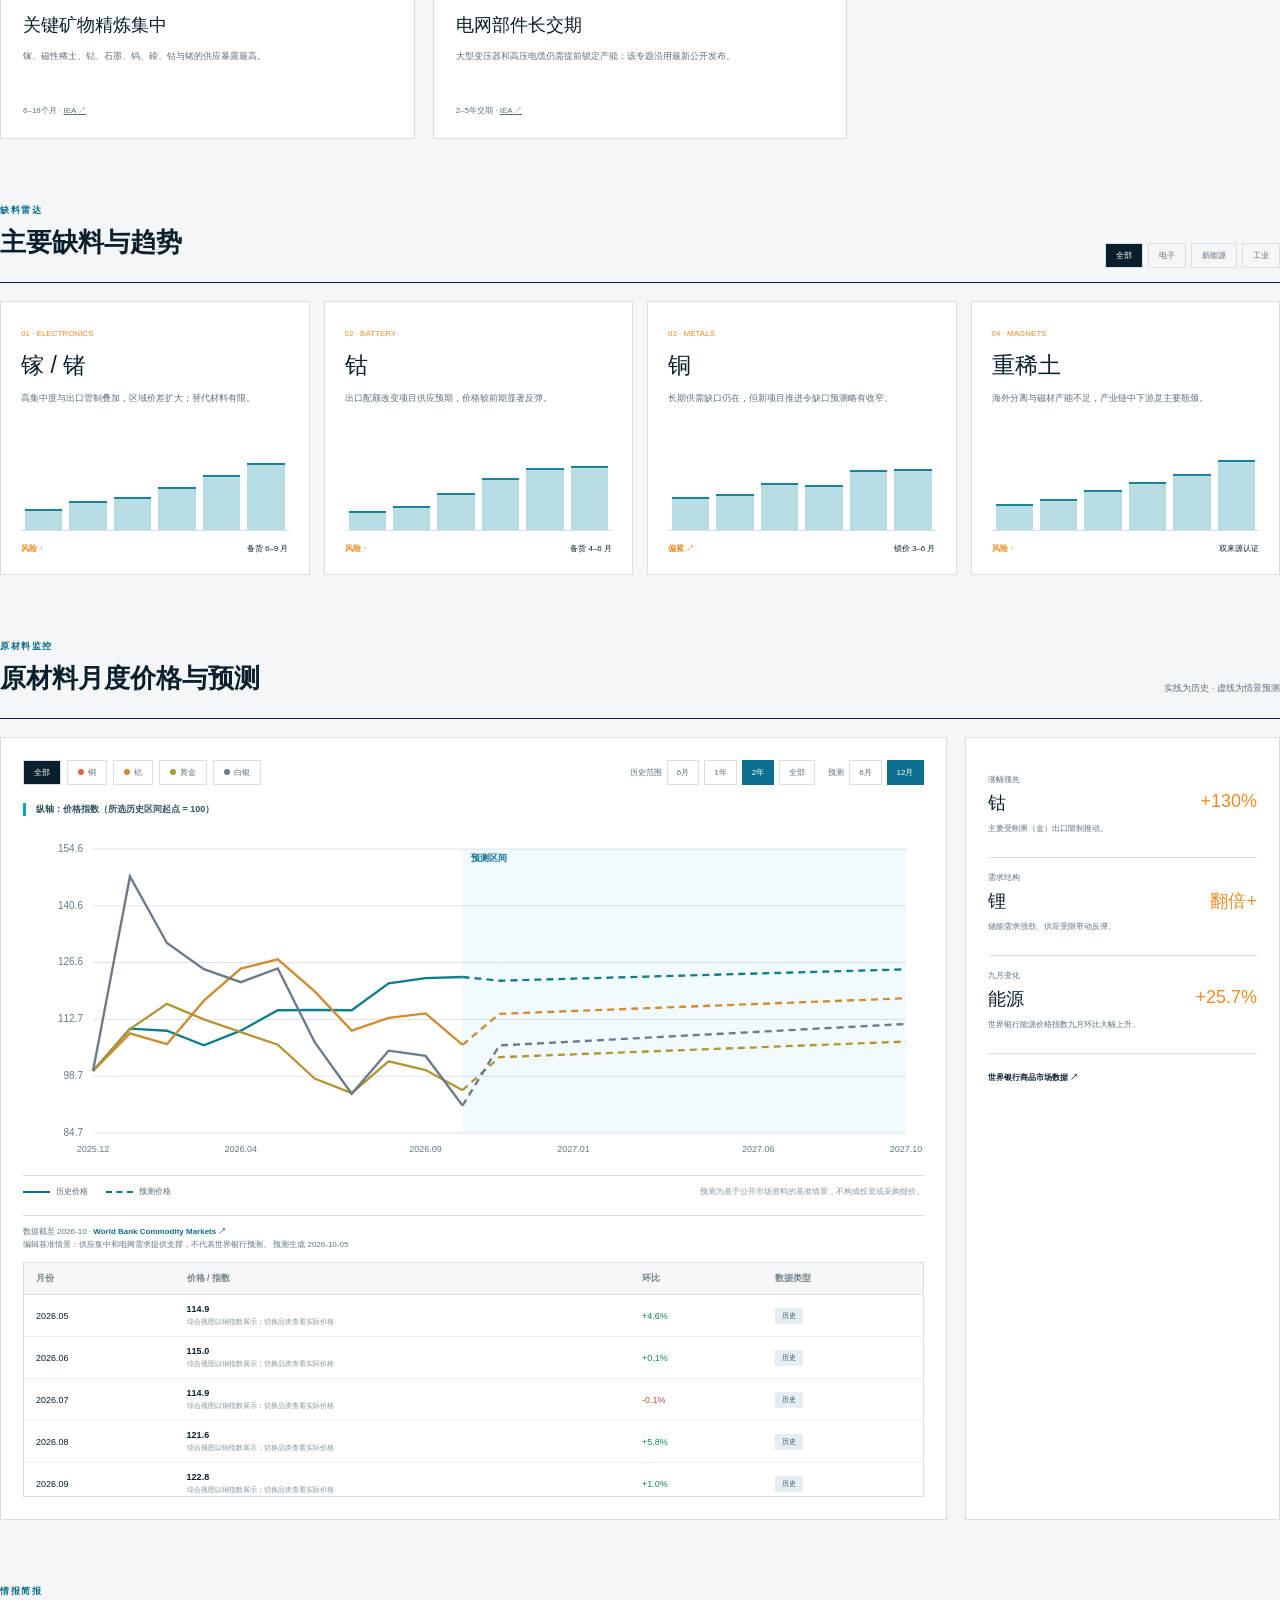
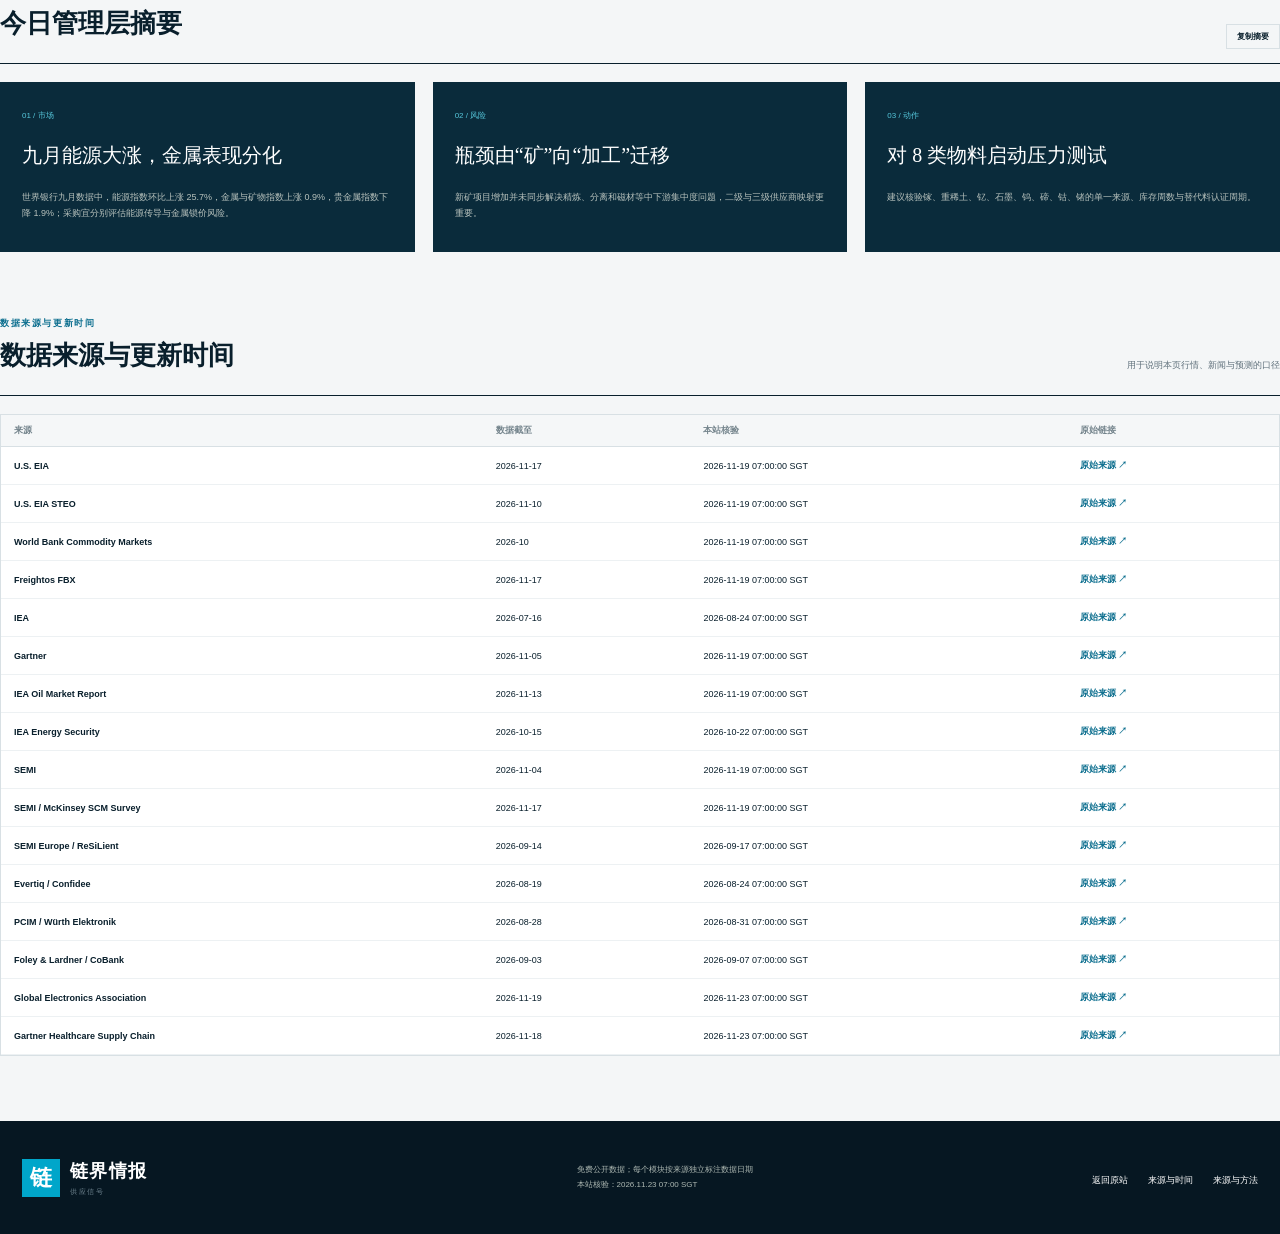
==== commit efc1d6f1: "Refresh supply chain intelligence for Nov 23" ====
--- a/supply-chain/index.html
+++ b/supply-chain/index.html
@@ -9,10 +9,10 @@
   <meta property="og:image" content="./og-v2.png">
   <meta name="twitter:card" content="summary_large_image">
   <title>链界情报｜全球供应链风险雷达</title>
-  <link rel="stylesheet" href="./styles.css?v=20261119-1">
+  <link rel="stylesheet" href="./styles.css?v=20261123-1">
 </head>
 <body>
-  <div class="topline"><span>SC SIGNAL DESK · 2026.11.19</span><p>全球贸易 / 采购风险 / 运价 / 关键原料</p><div class="live">● PUBLIC DATA · VERIFIED</div></div>
+  <div class="topline"><span>SC SIGNAL DESK · 2026.11.23</span><p>全球贸易 / 采购风险 / 运价 / 关键原料</p><div class="live">● PUBLIC DATA · VERIFIED</div></div>
   <header>
     <a class="brand" href="#"><span class="brandmark">链</span><span><b>链界情报</b><small>SUPPLY SIGNALS</small></span></a>
     <nav aria-label="主导航">
@@ -30,7 +30,7 @@
         <div class="command-search"><label for="global-search">INTELLIGENCE SEARCH</label><div><input id="global-search" placeholder="搜索公司 / 物料 / HS 编码 / 国家，例如：Copper Cathodes"><button>分析 →</button></div><p><span>快捷查询</span><button>钴供应风险</button><button>中国 → 美国</button><button>HS 8542 半导体</button></p></div>
       </div>
       <div class="pulse-card">
-        <div class="pulse-head"><span>公开数据状态</span><time>核验 2026.11.19</time></div>
+        <div class="pulse-head"><span>公开数据状态</span><time>核验 2026.11.23</time></div>
         <div class="score"><strong>多源</strong><span><b>独立日期</b><br>逐项可追溯</span></div>
         <div class="pulse-factors"><span><b>EIA</b> 能源现货</span><span><b>World Bank</b> 月度原料</span><span><b>Freightos</b> 周度运价</span></div>
       </div>
@@ -174,9 +174,9 @@
     </section>
   </main>
 
-  <footer class="site-footer"><div class="brand"><span class="brandmark">链</span><span><b>链界情报</b><small>SUPPLY SIGNALS</small></span></div><p>免费公开数据；每个模块按来源独立标注数据日期<br>本站核验：2026.11.19 07:00 SGT</p><div><a href="../">返回原站</a><a href="#sources">来源与时间</a><a href="https://www.iea.org/reports/global-critical-minerals-outlook-2026" target="_blank" rel="noreferrer">来源与方法</a></div></footer>
+  <footer class="site-footer"><div class="brand"><span class="brandmark">链</span><span><b>链界情报</b><small>SUPPLY SIGNALS</small></span></div><p>免费公开数据；每个模块按来源独立标注数据日期<br>本站核验：2026.11.23 07:00 SGT</p><div><a href="../">返回原站</a><a href="#sources">来源与时间</a><a href="https://www.iea.org/reports/global-critical-minerals-outlook-2026" target="_blank" rel="noreferrer">来源与方法</a></div></footer>
   <div class="toast" role="status">摘要已复制</div>
-  <script src="./data.js?v=20261119-1"></script>
-  <script src="./app.js?v=20261119-1"></script>
+  <script src="./data.js?v=20261123-1"></script>
+  <script src="./app.js?v=20261123-1"></script>
 </body>
 </html>
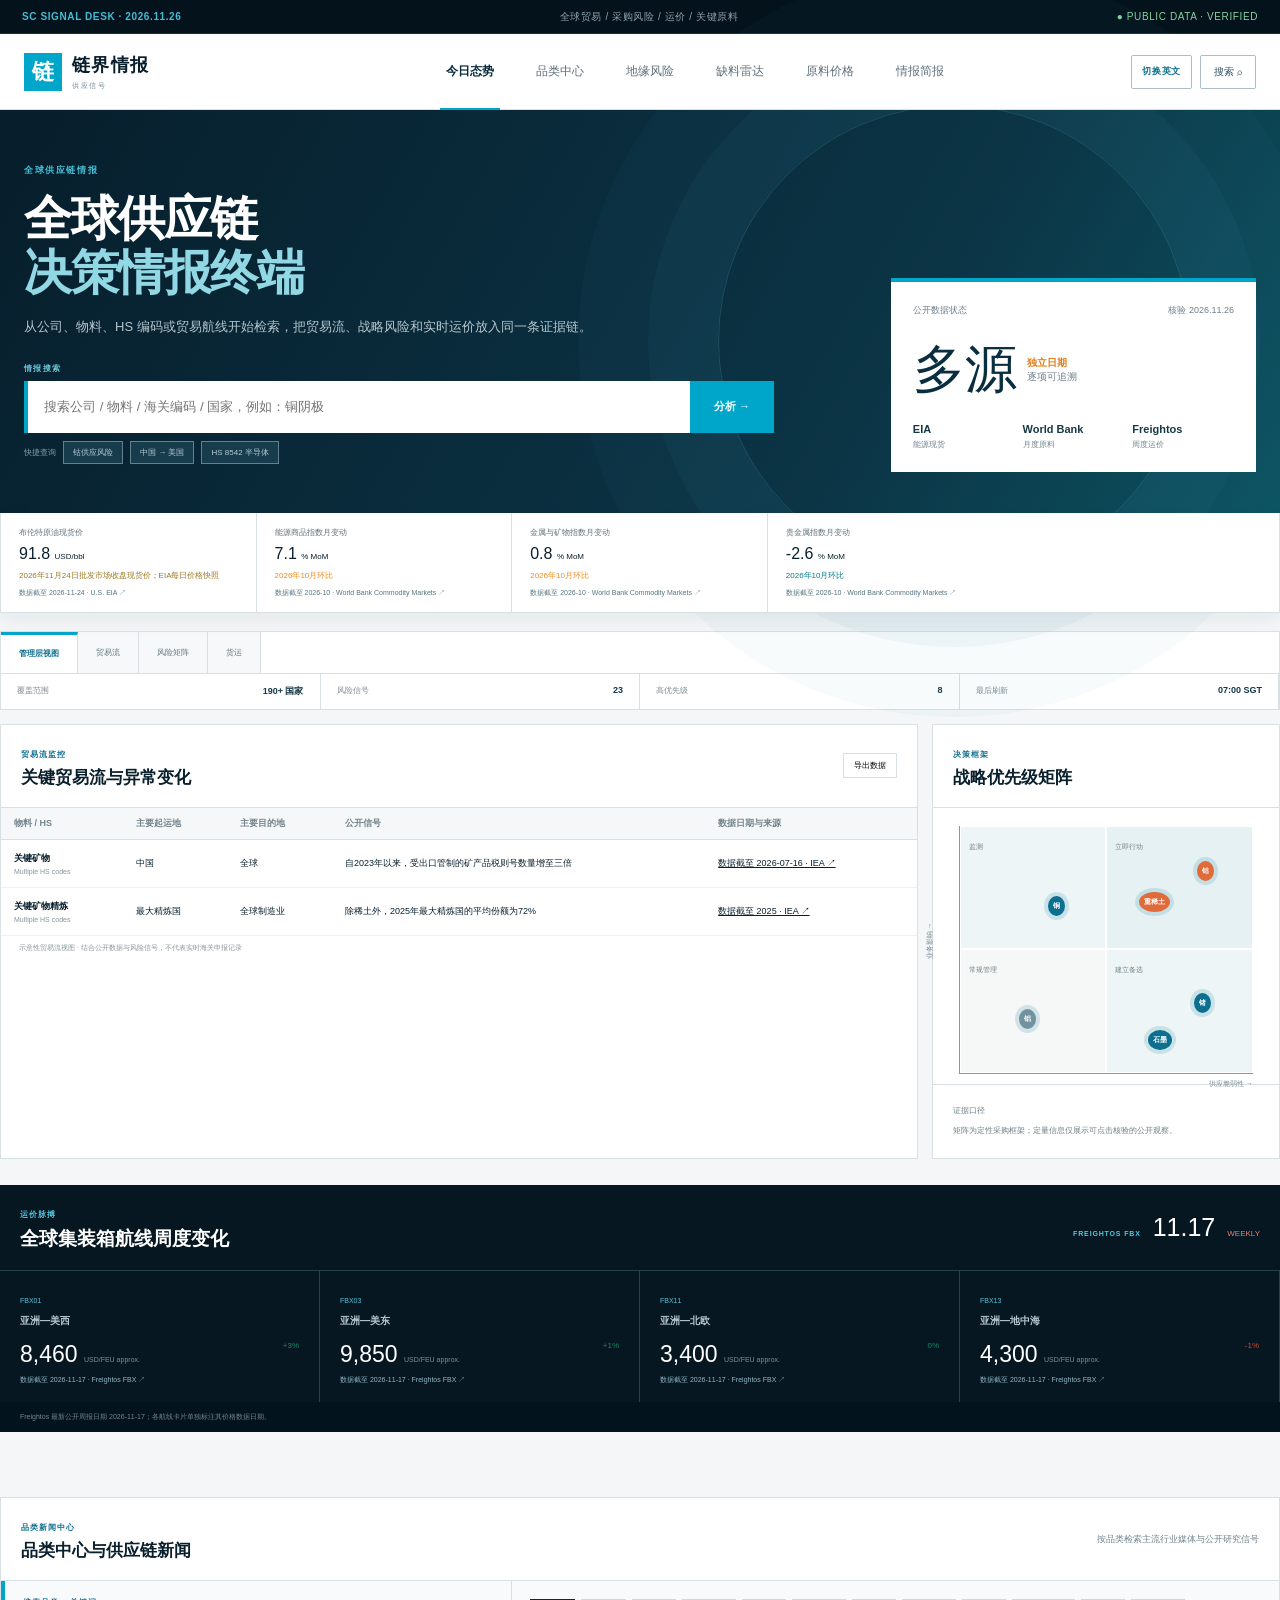
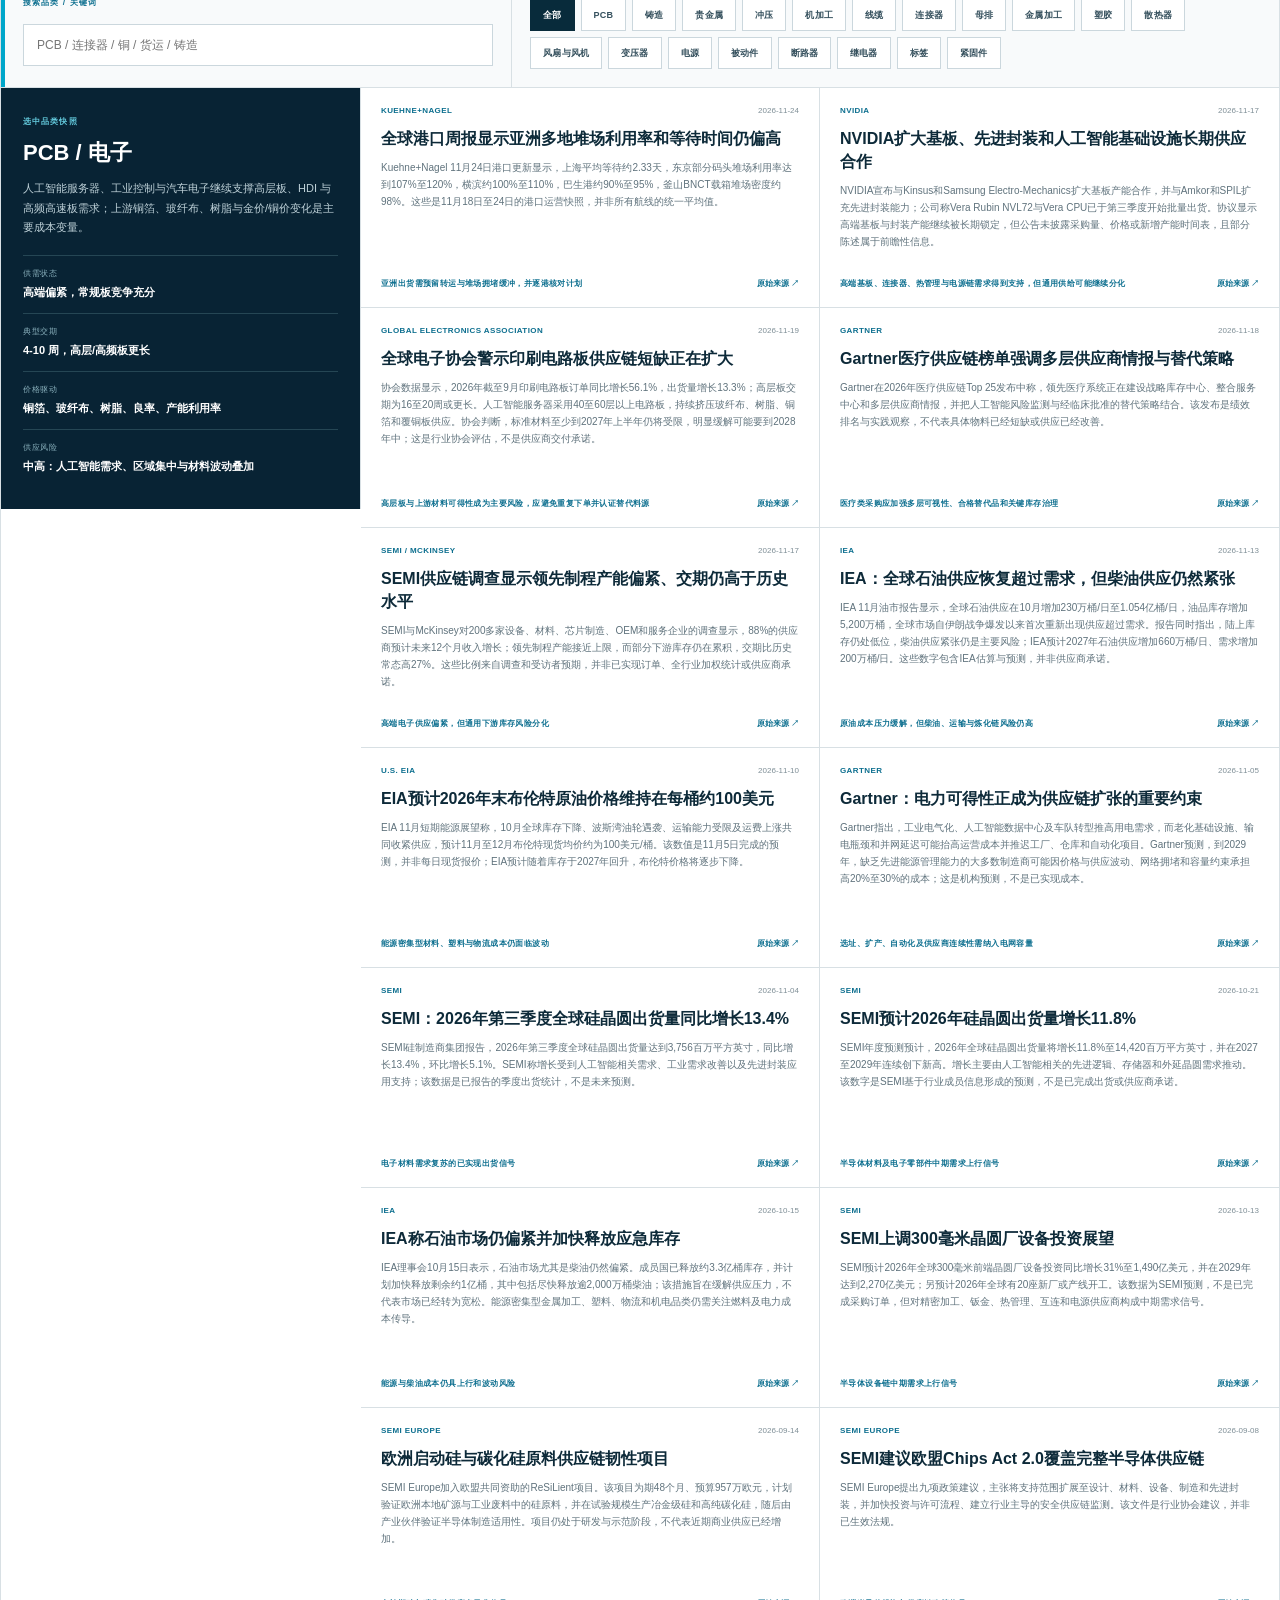
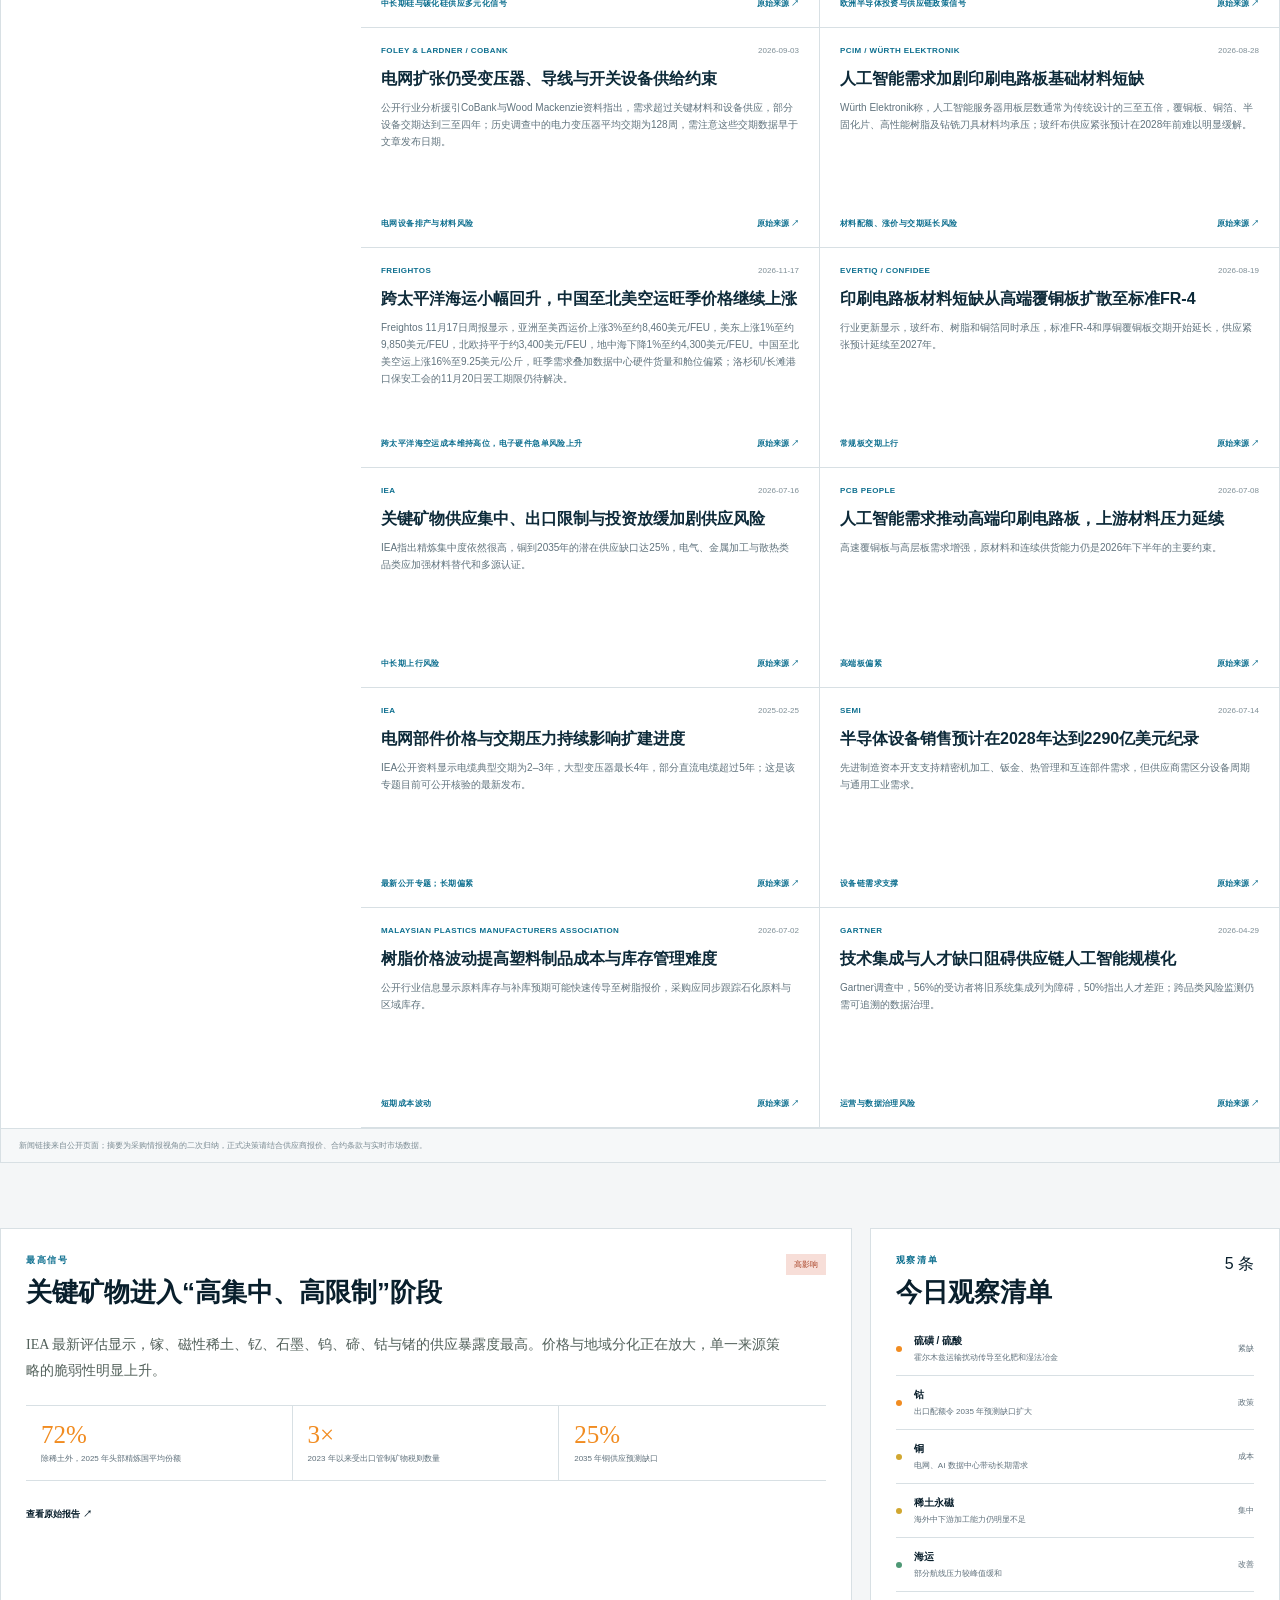
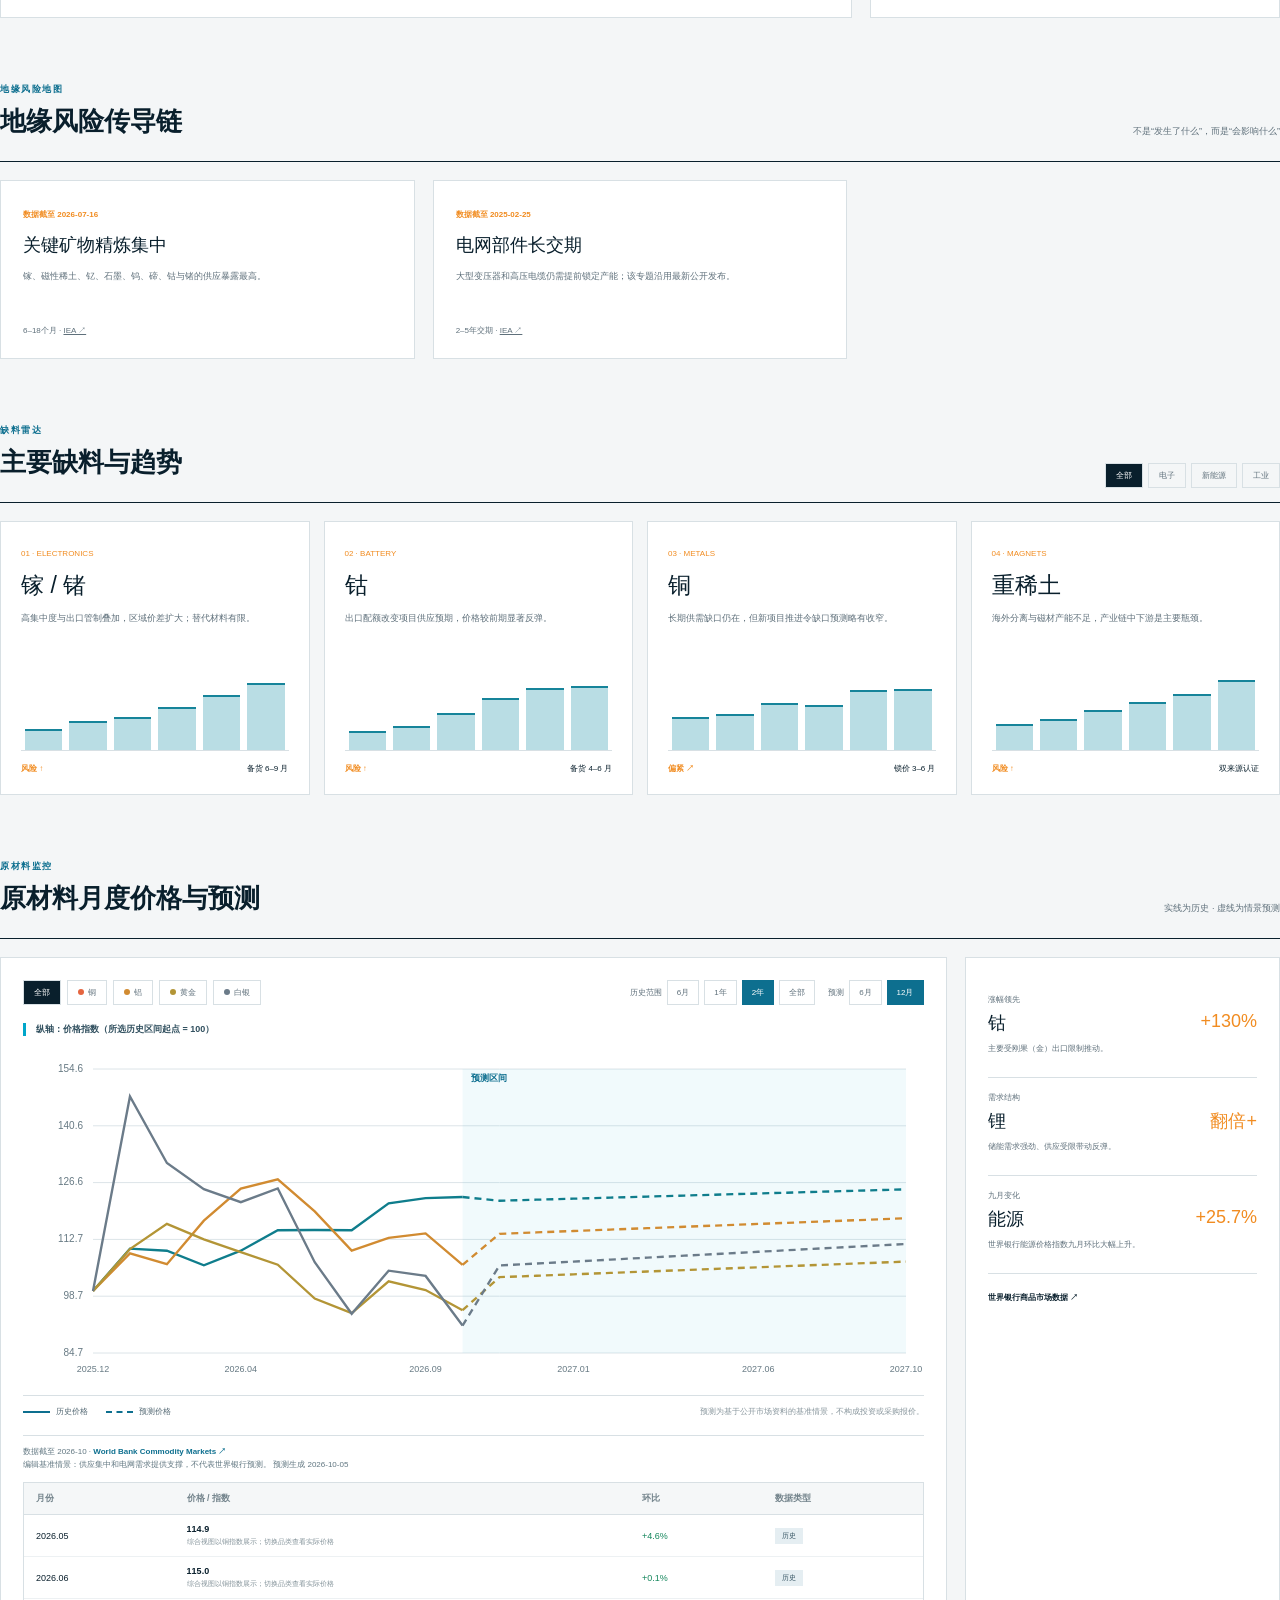
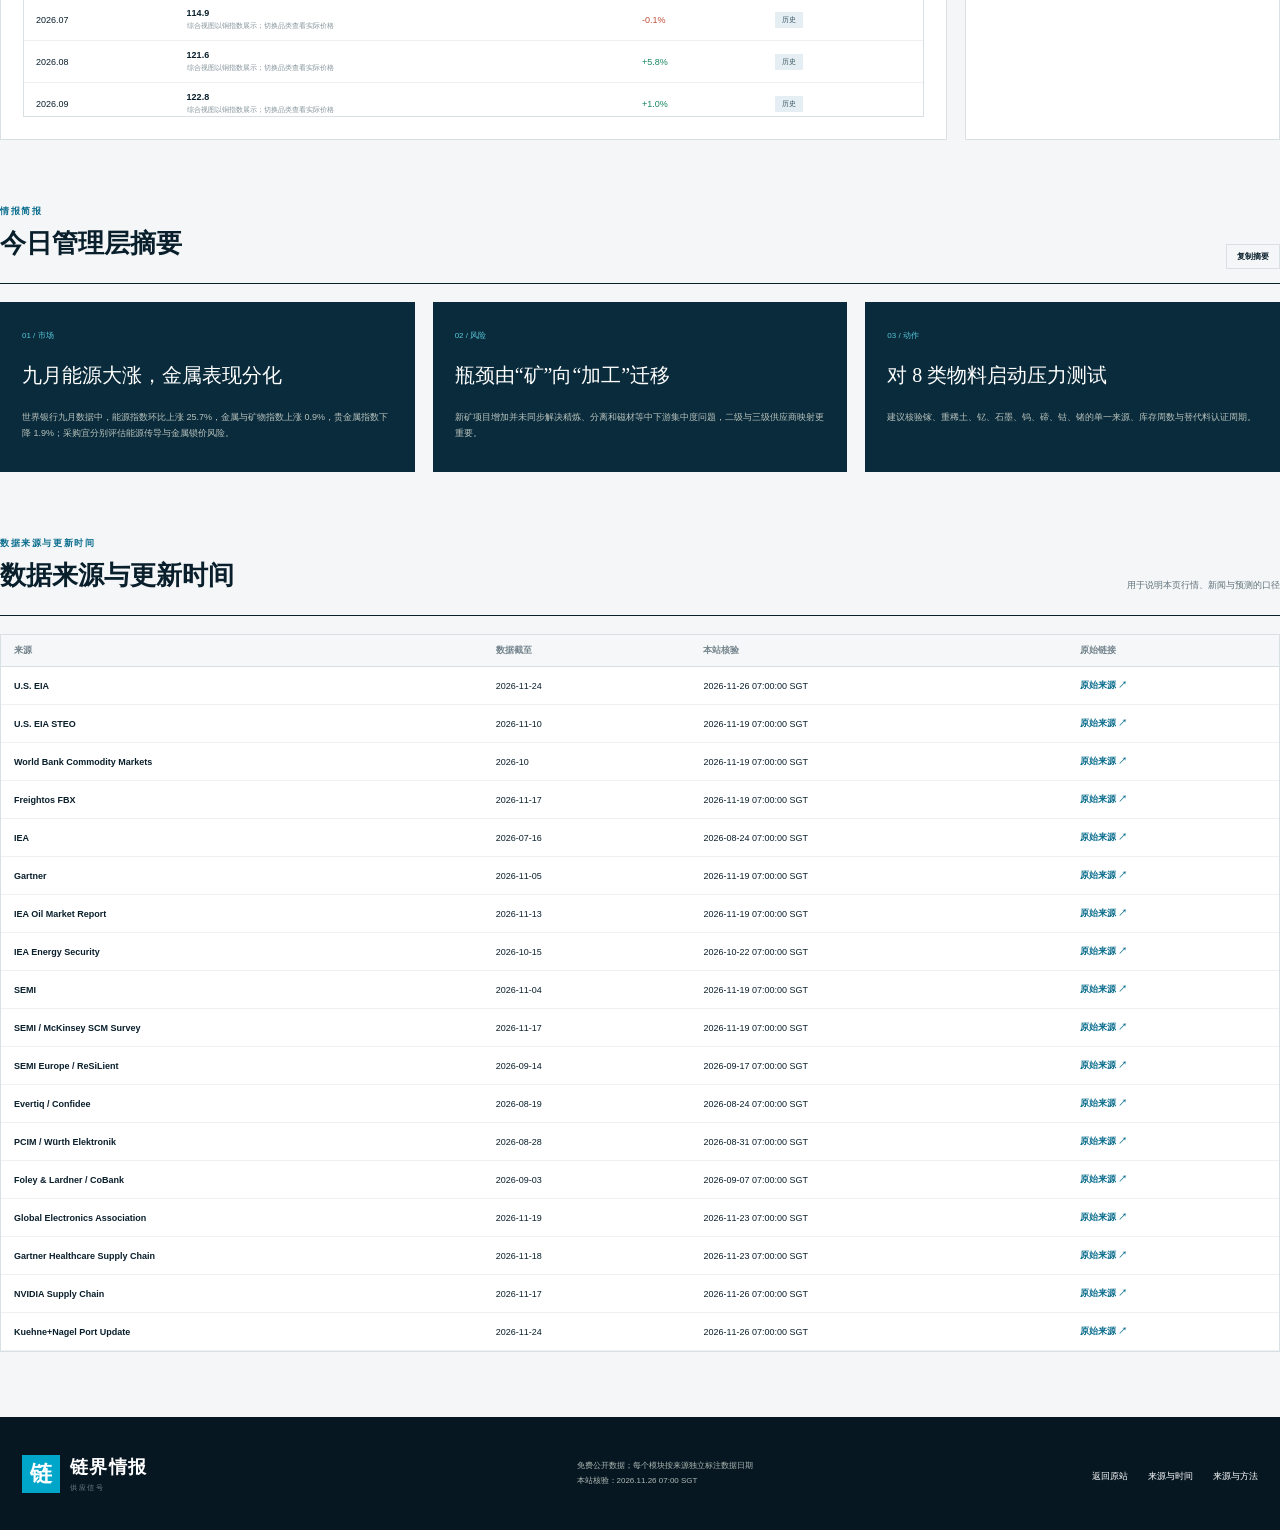
==== commit 9a6e88dd: "Refresh supply chain intelligence for Nov 26" ====
--- a/supply-chain/index.html
+++ b/supply-chain/index.html
@@ -9,10 +9,10 @@
   <meta property="og:image" content="./og-v2.png">
   <meta name="twitter:card" content="summary_large_image">
   <title>链界情报｜全球供应链风险雷达</title>
-  <link rel="stylesheet" href="./styles.css?v=20261123-1">
+  <link rel="stylesheet" href="./styles.css?v=20261126-1">
 </head>
 <body>
-  <div class="topline"><span>SC SIGNAL DESK · 2026.11.23</span><p>全球贸易 / 采购风险 / 运价 / 关键原料</p><div class="live">● PUBLIC DATA · VERIFIED</div></div>
+  <div class="topline"><span>SC SIGNAL DESK · 2026.11.26</span><p>全球贸易 / 采购风险 / 运价 / 关键原料</p><div class="live">● PUBLIC DATA · VERIFIED</div></div>
   <header>
     <a class="brand" href="#"><span class="brandmark">链</span><span><b>链界情报</b><small>SUPPLY SIGNALS</small></span></a>
     <nav aria-label="主导航">
@@ -30,7 +30,7 @@
         <div class="command-search"><label for="global-search">INTELLIGENCE SEARCH</label><div><input id="global-search" placeholder="搜索公司 / 物料 / HS 编码 / 国家，例如：Copper Cathodes"><button>分析 →</button></div><p><span>快捷查询</span><button>钴供应风险</button><button>中国 → 美国</button><button>HS 8542 半导体</button></p></div>
       </div>
       <div class="pulse-card">
-        <div class="pulse-head"><span>公开数据状态</span><time>核验 2026.11.23</time></div>
+        <div class="pulse-head"><span>公开数据状态</span><time>核验 2026.11.26</time></div>
         <div class="score"><strong>多源</strong><span><b>独立日期</b><br>逐项可追溯</span></div>
         <div class="pulse-factors"><span><b>EIA</b> 能源现货</span><span><b>World Bank</b> 月度原料</span><span><b>Freightos</b> 周度运价</span></div>
       </div>
@@ -174,9 +174,9 @@
     </section>
   </main>
 
-  <footer class="site-footer"><div class="brand"><span class="brandmark">链</span><span><b>链界情报</b><small>SUPPLY SIGNALS</small></span></div><p>免费公开数据；每个模块按来源独立标注数据日期<br>本站核验：2026.11.23 07:00 SGT</p><div><a href="../">返回原站</a><a href="#sources">来源与时间</a><a href="https://www.iea.org/reports/global-critical-minerals-outlook-2026" target="_blank" rel="noreferrer">来源与方法</a></div></footer>
+  <footer class="site-footer"><div class="brand"><span class="brandmark">链</span><span><b>链界情报</b><small>SUPPLY SIGNALS</small></span></div><p>免费公开数据；每个模块按来源独立标注数据日期<br>本站核验：2026.11.26 07:00 SGT</p><div><a href="../">返回原站</a><a href="#sources">来源与时间</a><a href="https://www.iea.org/reports/global-critical-minerals-outlook-2026" target="_blank" rel="noreferrer">来源与方法</a></div></footer>
   <div class="toast" role="status">摘要已复制</div>
-  <script src="./data.js?v=20261123-1"></script>
-  <script src="./app.js?v=20261123-1"></script>
+  <script src="./data.js?v=20261126-1"></script>
+  <script src="./app.js?v=20261126-1"></script>
 </body>
 </html>
